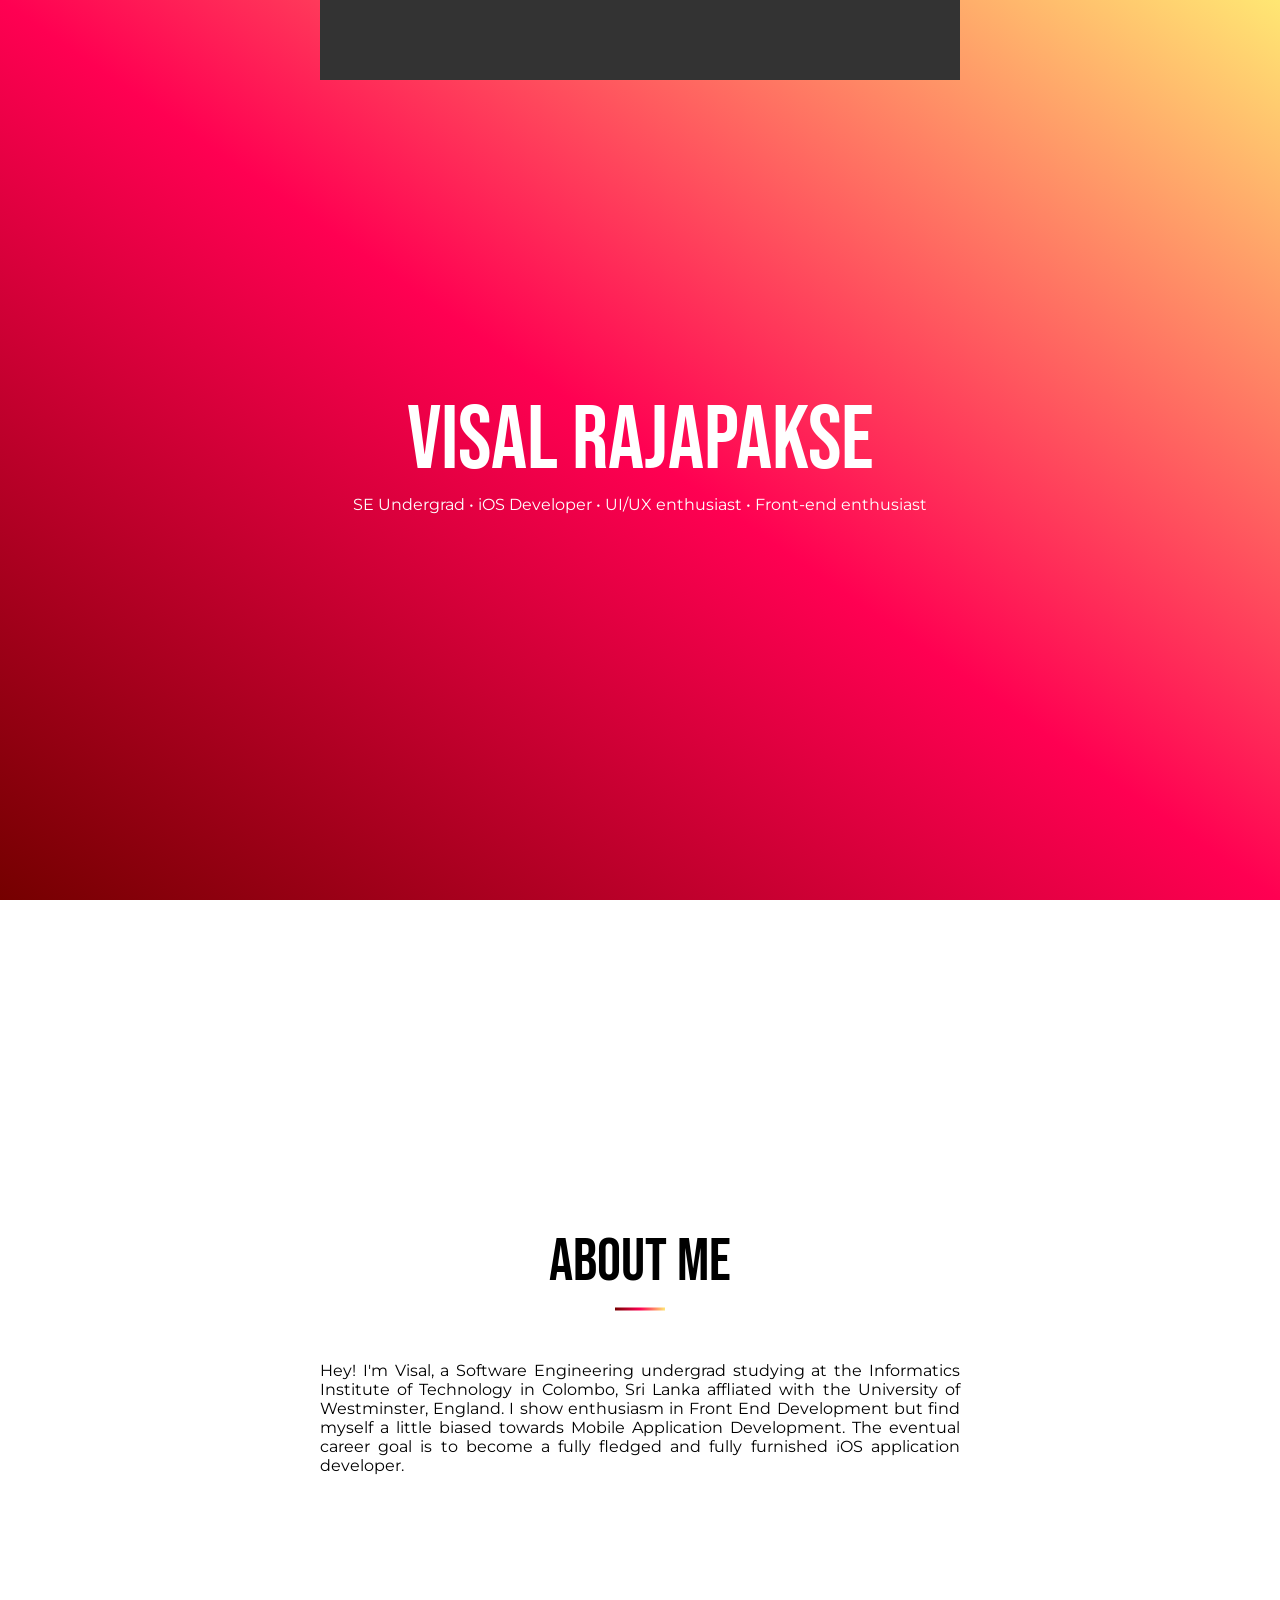
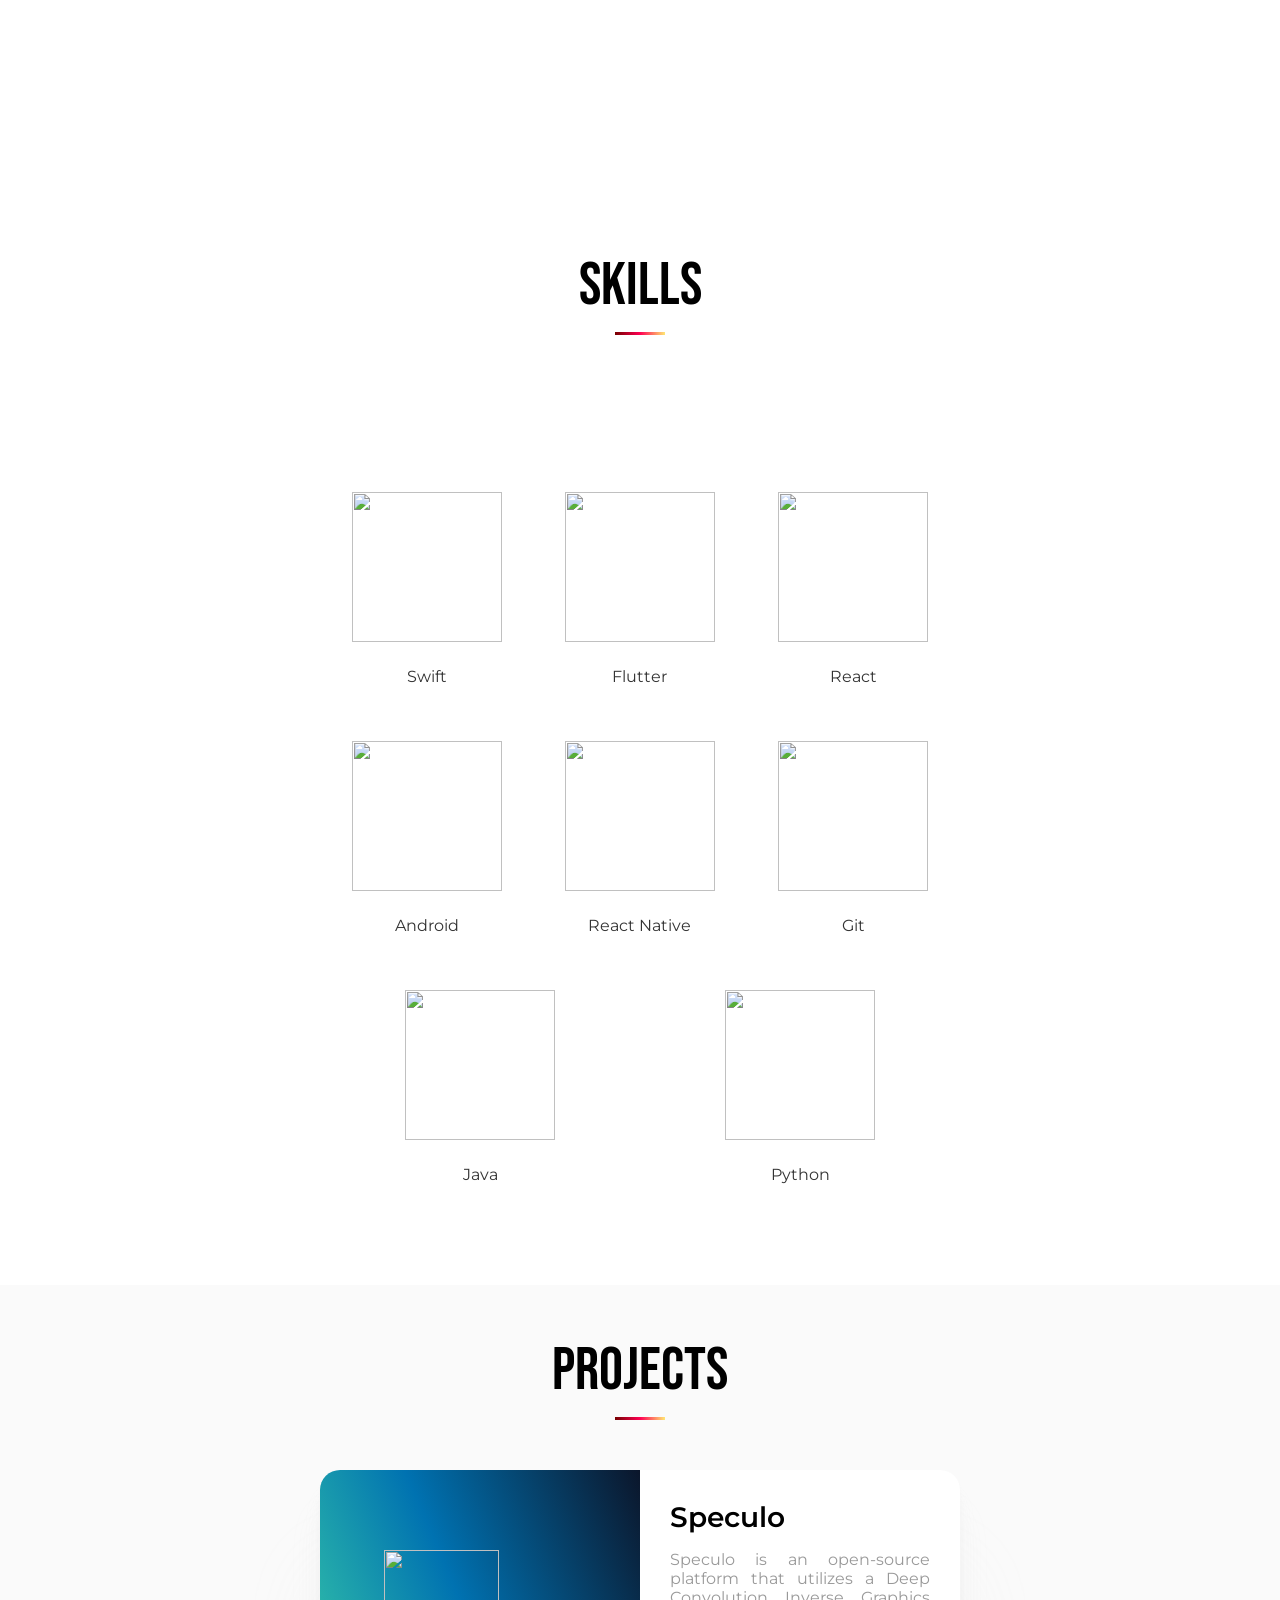
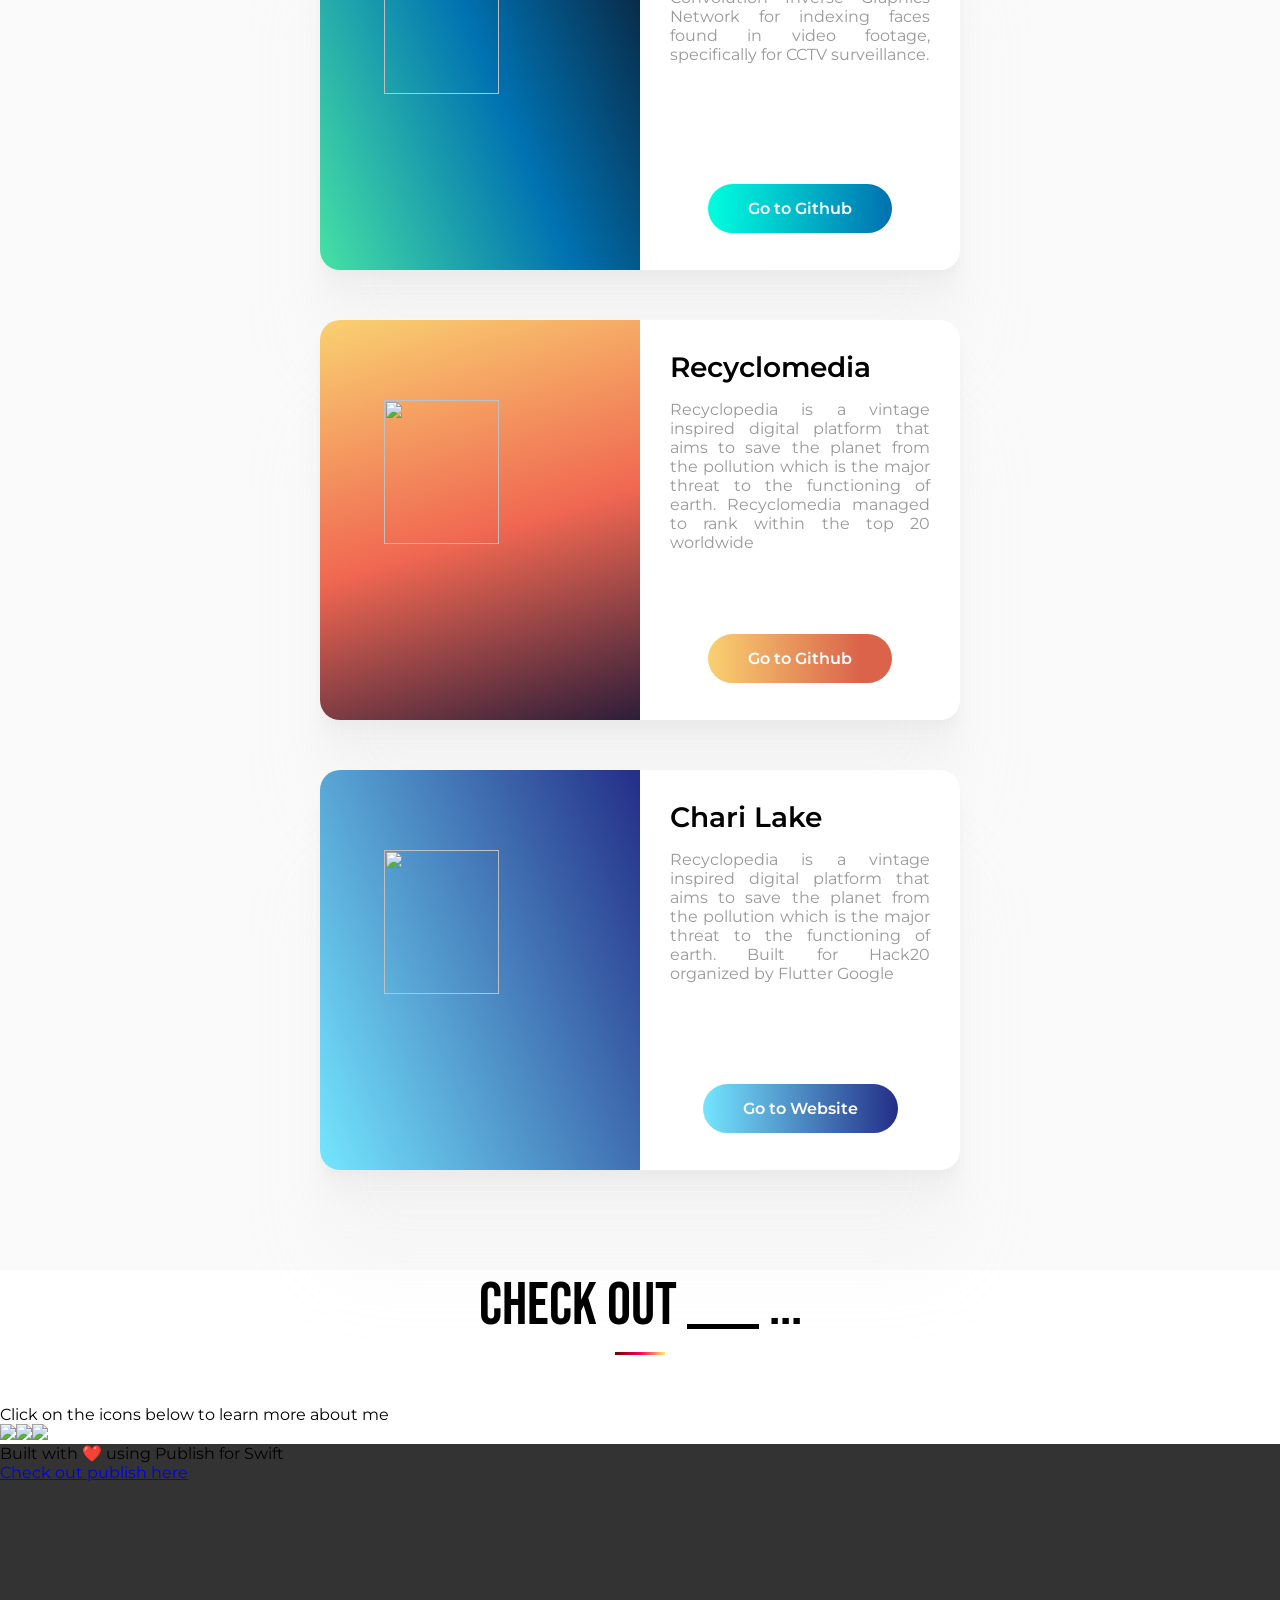
==== Output/index.html @ 2d1436ea "added footer + UI changes" ====
<!DOCTYPE html><html><head><meta charset="UTF-8"/><meta name="og:site_name" content="Visal Rajapakse"/><link rel="canonical" href="https://v15a1.github.io"/><meta name="twitter:url" content="https://v15a1.github.io"/><meta name="og:url" content="https://v15a1.github.io"/><title>Welcome to PersonalPortfolio! | Visal Rajapakse</title><meta name="twitter:title" content="Welcome to PersonalPortfolio! | Visal Rajapakse"/><meta name="og:title" content="Welcome to PersonalPortfolio! | Visal Rajapakse"/><meta name="description"/><meta name="twitter:description"/><meta name="og:description"/><meta name="twitter:card" content="summary"/><link rel="stylesheet" href="/styles.css" type="text/css"/><meta name="viewport" content="width=device-width, initial-scale=1.0"/><link rel="shortcut icon" href="/images/favicon.png" type="image/png"/><link rel="alternate" href="/feed.rss" type="application/rss+xml" title="Subscribe to Visal Rajapakse"/></head><body><div class="snap-container"><div class="hero-image"><div class="nav-bar"><div class="nav-content"><div class="nav-items"></div></div></div><div class="hero-details"><div class="name-text">Visal Rajapakse</div><div class="elevator-pitch">SE Undergrad • iOS Developer • UI/UX enthusiast • Front-end enthusiast</div></div></div><div class="about-me"><div class="about-me-center"><div class="content"><div class="title">About me</div><div class="spacer"></div><div>Hey! I'm Visal, a Software Engineering undergrad studying at the Informatics Institute of Technology in Colombo, Sri Lanka affliated with the University of Westminster, England. I show enthusiasm in Front End Development but find myself a little biased towards Mobile Application Development. The eventual career goal is to become a fully fledged and fully furnished iOS application developer.</div></div></div></div><div class="title overflowing-title">Skills</div><div class="spacer"></div><div class="skills unselectable"><div class="skill-center"><div class="skillset"><div class="skill"><div><img class="icon" src="/images/swift.png"/></div><div class="skill-name">Swift</div></div><div class="skill"><div><img class="icon" src="/images/flutter.png"/></div><div class="skill-name">Flutter</div></div><div class="skill"><div><img class="icon" src="/images/react.png"/></div><div class="skill-name">React</div></div><div class="skill"><div><img class="icon" src="/images/android.png"/></div><div class="skill-name">Android</div></div><div class="skill"><div><img class="icon" src="/images/reactNative.png"/></div><div class="skill-name">React Native</div></div><div class="skill"><div><img class="icon" src="/images/git.png"/></div><div class="skill-name">Git</div></div><div class="skill"><div><img class="icon" src="/images/java.png"/></div><div class="skill-name">Java</div></div><div class="skill"><div><img class="icon" src="/images/python.png"/></div><div class="skill-name">Python</div></div></div></div></div><div class="projects"><div class="projects-center"><div class="title">Projects</div><div class="spacer"></div><div class="project-container"><div class="project"><div class="project-image-holder speculo"><img class="project-thumbnail" src="/images/speculo.png"/></div><div class="project-content"><div class="project-details"><div><div class="project-title">Speculo</div><div class="project-description">Speculo is an open-source platform that utilizes a Deep Convolution Inverse Graphics Network for indexing faces found in video footage, specifically for CCTV surveillance.</div><div class="button-holder"><a class="link-button speculo-btn" href="https://github.com/MrSupiri/speculo" target="_blank">Go to Github</a></div></div></div></div></div><div class="project"><div class="project-image-holder recyclomedia"><img class="project-thumbnail" src="/images/recyclomedia.png"/></div><div class="project-content"><div class="project-details"><div><div class="project-title">Recyclomedia</div><div class="project-description">Recyclopedia is a vintage inspired digital platform that aims to save the planet from the pollution which is the major threat to the functioning of earth. Recyclomedia managed to rank within the top 20 worldwide</div><div class="button-holder"><a class="link-button recyclomedia-btn" href="https://github.com/Iconicto/recyclomedia" target="_blank">Go to Github</a></div></div></div></div></div><div class="project"><div class="project-image-holder chari-lake"><img class="project-thumbnail" src="/images/charilake.png"/></div><div class="project-content"><div class="project-details"><div><div class="project-title">Chari Lake</div><div class="project-description">Recyclopedia is a vintage inspired digital platform that aims to save the planet from the pollution which is the major threat to the functioning of earth. Built for Hack20 organized by Flutter Google</div><div class="button-holder"><a class="link-button chari-lake-btn" href="https://www.charilakehotel.lk" target="_blank">Go to Website</a></div></div></div></div></div></div></div></div><div class="check-me-out"><div class="learn-more-holder"><div class="title">Check out ____ ...</div><div class="spacer"></div><div class="content text-center">Click on the icons below to learn more about me</div><div class="link-holder"><a href="https://www.linkedin.com/in/visalrajapakse99/" target="_blank"><img class="item-icon" src="/images/linkedin.png"/></a><a href="https://github.com/v15a1" target="_blank"><img class="item-icon" src="/images/github.png"/></a><a href="https://twitter.com/v15a1" target="_blank"><img class="item-icon" src="/images/twitter.png"/></a></div></div></div><footer class="footer content"><div class="footer-content-holder">Built with ❤️ using <span>Publish for Swift</span><br/><a href="https://github.com/JohnSundell/Publish">Check out publish here</a></div></footer></div></body></html>
---- styles.css ----
/*Font*/
/*@font-face{*/
/*    font-family: Gilroy-Black;*/
/*    src: local("Gilroy-Black"), url(../Fonts/Gilroy-Black.ttf)format("truetype");*/
/*}*/
@import url('https://fonts.googleapis.com/css2?family=Bebas+Neue&family=Montserrat:wght@300&display=swap');
@import url('https://fonts.googleapis.com/css2?family=Montserrat:wght@600&display=swap');

*{
    margin: 0px;
    padding : 0px;
}

body, html {
    height: 100%;
    -ms-overflow-style: none;
    scrollbar-width: none;
}

body::-webkit-scrollbar{
    display: none;
}

/*NavBar*/
.nav-bar{
    height: 80px;
    z-index: 50;
    
}

.nav-content{
    text-align: center;
    background: #333;
    height: 80px;
    width : 50%;
    margin: auto;
    font-family: "Montserrat";
    font-size: 16px;
}

.nav-items{
    margin: auto;
    position: relative;
    left: 50%;
    top: 50%;
    transform: translate(-50%, -50%);
}

.nav-link{
    width: 100px;
}

/*Hero*/
.hero-image {
    background-image: linear-gradient(to top right,#750000,#ff0052,#ffe773);
    height: 100%;
    background-position: center;
    background-repeat: no-repeat;
    background-size: cover;
    position: relative;
    color : white;
}

.hero-details{
    text-align: center;
    position: absolute;
    left: 50%;
    top: 50%;
    transform: translate(-50%, -50%);
}

.name-text{
    font-family: 'Bebas Neue', sans-serif;
    font-size : 90px;
}

.elevator-pitch{
    font-family: "Montserrat";
    font-size: 16px;
}

/*About me*/
.about-me{
    height : 100%
}

.about-me-center{
    text-align: center;
    position: absolute;
    left: 50%;
    top: 150%;
    transform: translate(-50%, -50%);
}

/*Skills*/
.skills{
    height: auto;
    min-height : 100%;
    display: flex;
    align-items: center;
    justify-content: center;
}

.skill-center{
    text-align: center;
    margin: auto;
    padding : 10px;
    width: 50%;
}

.skillset{
    display: flex;
    flex-wrap: wrap;
    align-items: center;
    justify-content: center;
}

/*Skills*/
.skill{
    min-height :100px;
    flex: 33%;
    margin-top : 25px;
    margin-bottom : 25px;
    
}

.icon{
    width : 150px;
    height : 150px;
    padding : 5px;
    margin: auto;
    object-fit: fit;
}

.skill-name{
    font-family: "Montserrat";
    font-size: 16px;
    margin-top: 20px;
    color: #333;
}

/*Projects*/
.projects{
    height: auto;
    min-height : 100%;
    background : #fafafa;
    display: flex;
    align-items: center;
    justify-content: center;
}

.projects-center{
    margin : 50px;
    width: 50%;
}

.project-container{
    height: auto;
}

.project{
    min-height : 400px;
    border-radius : 20px;
    background: white;
    display: flex;
    flex-wrap: wrap;
    overflow : hidden;
    margin-bottom: 50px;
    box-shadow:
    0 2.8px 2.2px rgba(219, 219, 219, 0.034),
    0 6.7px 5.3px rgba(219, 219, 219, 0.048),
    0 12.5px 10px rgba(219, 219, 219, 0.06),
  0 22.3px 17.9px rgba(219, 219, 219, 0.072),
  0 41.8px 33.4px rgba(219, 219, 219, 0.086),
     0 100px 80px rgba(219, 219, 219, 0.12)
  ;
}

.project-image-holder{
    background: #555;
    flex: 50%;
    display: flex;
    justify-content: center;
    align-items: center;
}

.project-thumbnail{
    height:60%;
    width:60%;
    object-fit: contain;
}

.project-content{
    flex: 50%;
}

.project-details{
    margin : 30px;
    height: 80%;
    position: relative;
}

.project-description{
    font-family: "Montserrat";
    color: #999;
    font-size: 16px;
    margin-top : 16px;
    text-align: justify;
}

.project-title{
    font-family: "Montserrat";
    font-weight: 600;
    font-size: 28px;
}

.button-holder{
    text-align: center;
    position: absolute;
    bottom: 0px;
    left:50%;
    width: 100%;
    transform: translate(-50%, -10%);
}


.link-button{
    margin: auto;
    padding: 15px 40px;
    text-decoration: none;
    border: none;
    border-radius: 100px;
    font-family: "Montserrat";
    font-weight: 600;
    color: white;
    -webkit-transition: background-color 0.5s ease-out;
    -moz-transition: background 0.5s ease-out;
    -o-transition: background 0.5s ease-out;
    transition: background 0.5s ease-out;
    cursor: pointer;
}

/*Project names*/
.speculo{
    background: linear-gradient(247.12deg, #0B162B 0%, #0072B1 48.1%, #44DEA5 98.35%);
}

.recyclomedia{
    background: linear-gradient(343.09deg, #2D1D39 0%, #F06751 46.69%, #F9D171 100%);
}

.chari-lake{
    background: linear-gradient(246.98deg, #242E87 0%, #74E6FF 100%);
}

/*Button Styles*/
.speculo-btn{
    background: linear-gradient(270deg, #0072B1 1.03%, #00FFE0 100%);
}

.recyclomedia-btn{
    background: linear-gradient(270deg, #DA634A 17.08%, #F9D171 100%);
}

.chari-lake-btn{
    background: linear-gradient(270deg, #242E87 0%, #74E6FF 100%);
}

.speculo-btn:hover{
    background :#0072B1
}

.recyclomedia-btn:hover{
    background: #DA634A
}

.chari-lake-btn:hover{
    background: #242E87
}

/*Responsivity*/
@media(max-width: 1200px){
    .project{
        flex-direction: column;
        height: 600px;
        width : 500px;
        margin-bottom: 50px;
    }
    
    .project-image-holder{
        height: 50%;
    }
    
    .projects-center{
        margin: 50px;
        width: 500px;
    }
}

@media (max-width: 800px) {
  .skills{
      height: auto;
  }
  
  .project{
      height: 700px;
      width : 300px;
      margin-bottom: 50px;
  }
  
  .projects-center{
      margin: 50px;
      width: 300px;
  }
}

@media(max-width: 700px){
    .skills{
        height: auto;
    }
    
    .skillset {
      flex-direction: column;
    }
}



/*Footer*/
.footer{
    height:50%;
    background: #333;
}

/*Typography + Basic styles*/
.snap-container{
    scroll-snap-type: y mandatory;
    height: 100%;
}

.title{
    font-family: 'Bebas Neue', sans-serif;
    font-size: 60px;
    text-align: center;
}

.content{
    width: 100%;
    text-align: justify;
    font-family: "Montserrat";
    font-size: 16px;
}

.overflowing-title{
    margin-top: 50px
}

.spacer{
    height : 3px;
    width : 50px;
    background-image: linear-gradient(to right ,#750000,#ff0052,#ffe773);
    margin: 10px auto 50px auto;
}

.unselectable {
    -moz-user-select: -moz-none;
    -khtml-user-select: none;
    -webkit-user-select: none;
    -o-user-select: none;
    user-select: none;
}
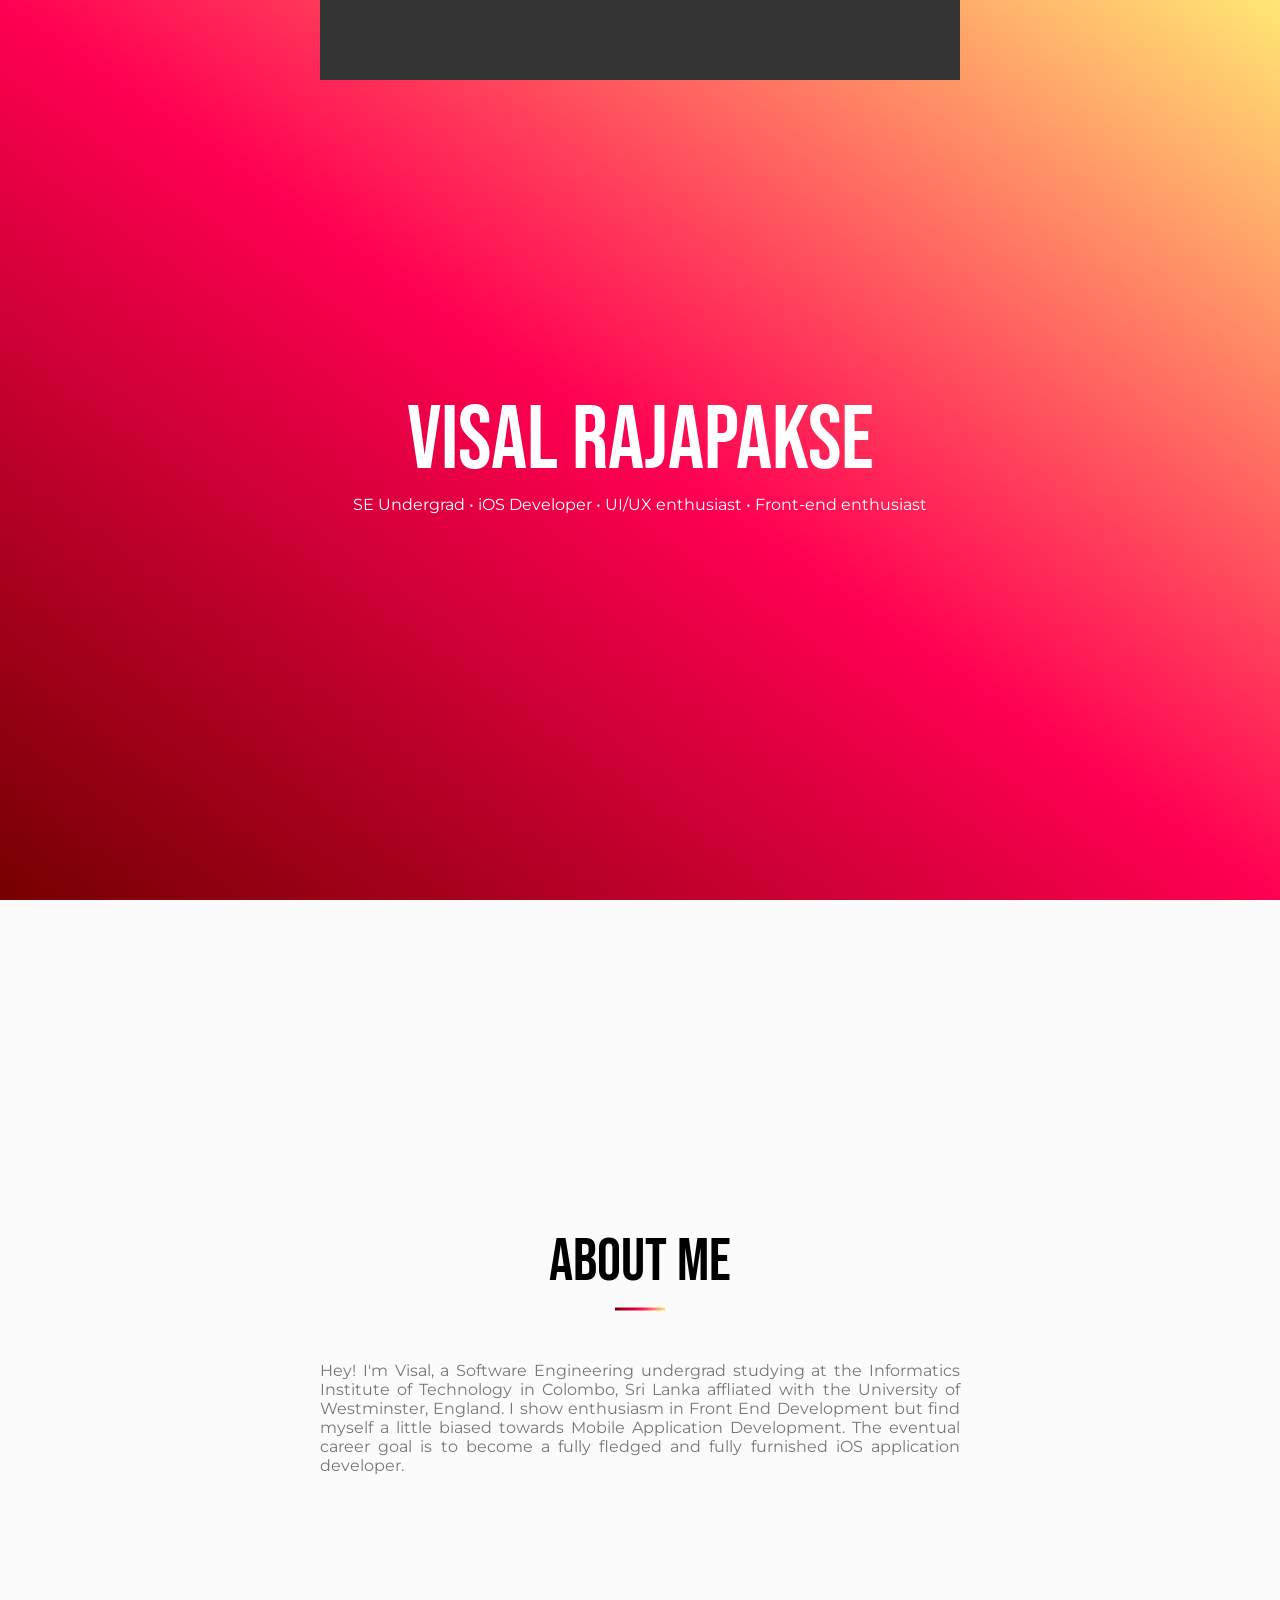
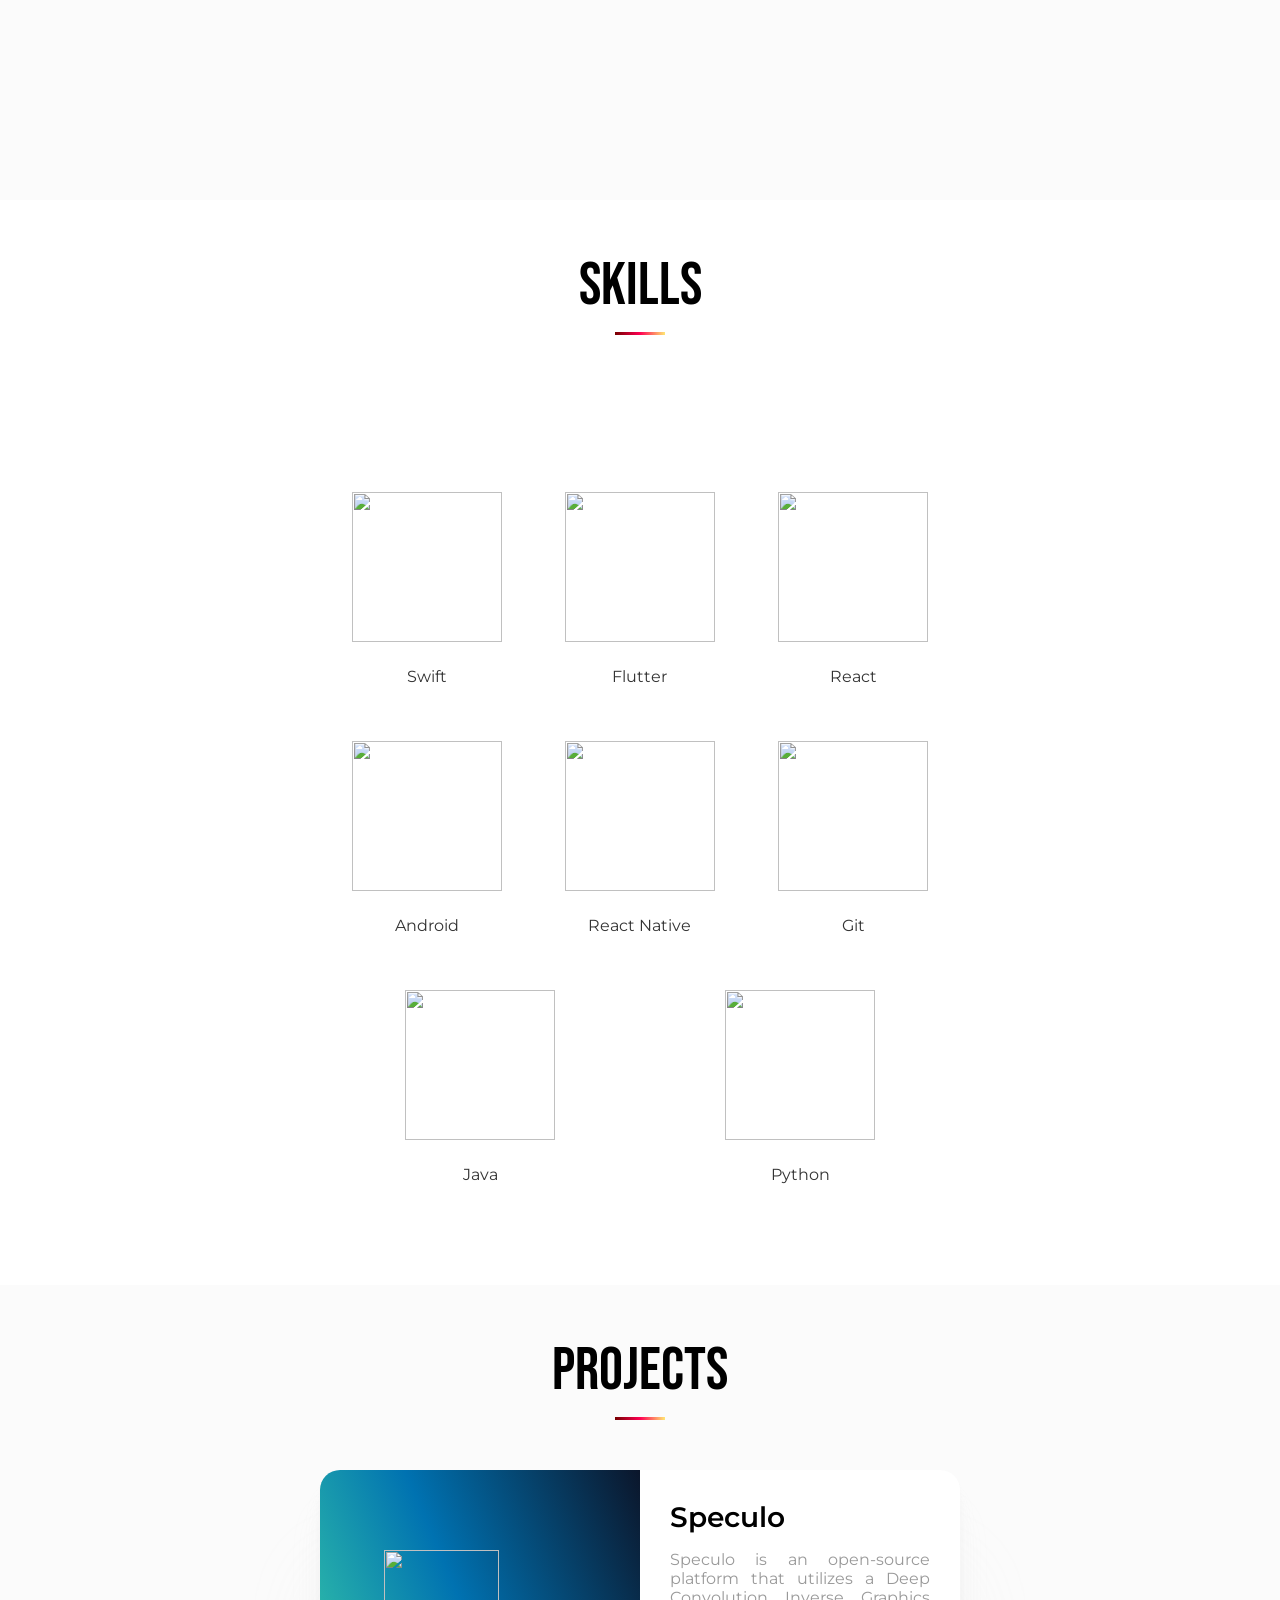
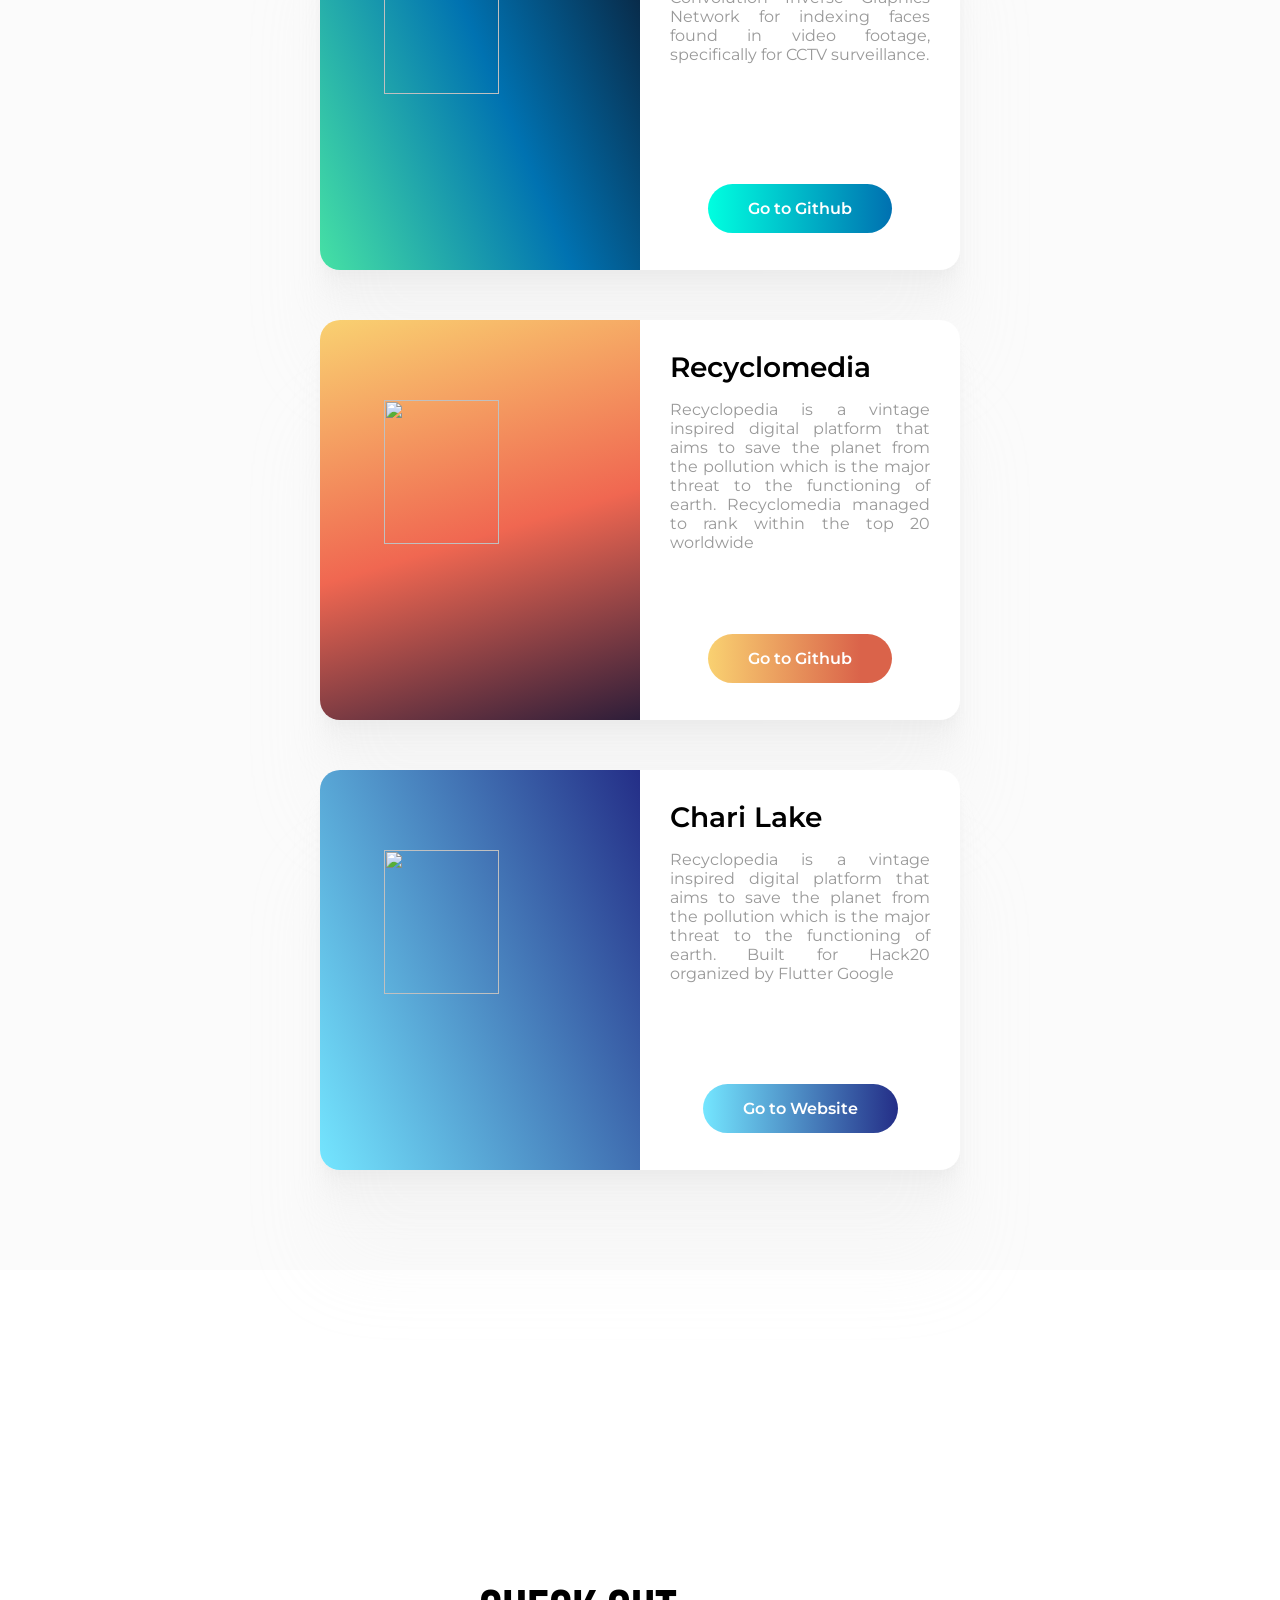
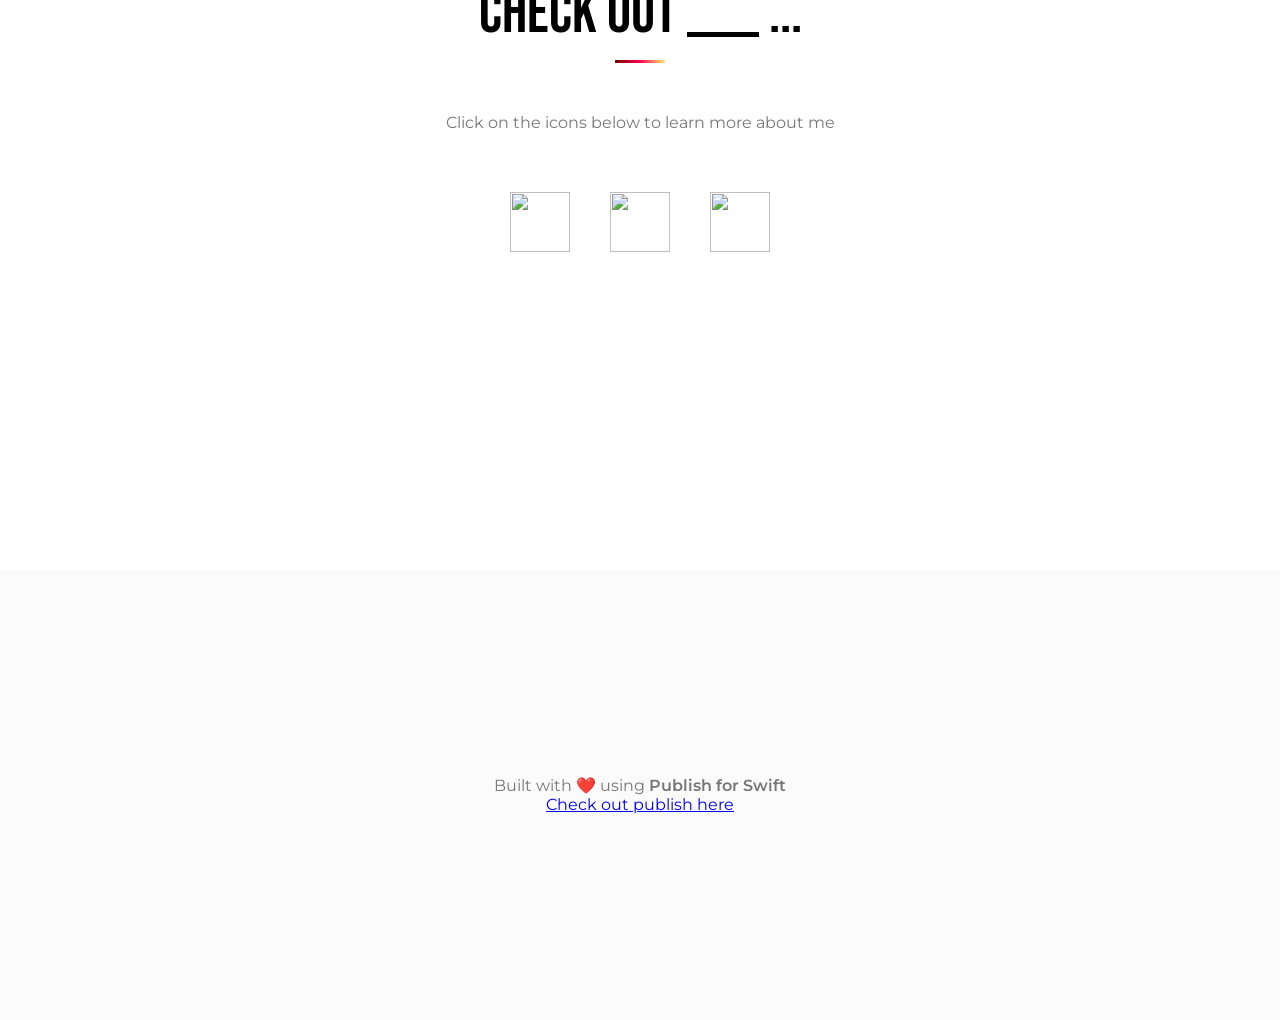
==== commit ce1978e6: "changed image output directory name" ====
--- a/Output/index.html
+++ b/Output/index.html
@@ -1 +1 @@
-<!DOCTYPE html><html><head><meta charset="UTF-8"/><meta name="og:site_name" content="Visal Rajapakse"/><link rel="canonical" href="https://v15a1.github.io"/><meta name="twitter:url" content="https://v15a1.github.io"/><meta name="og:url" content="https://v15a1.github.io"/><title>Welcome to PersonalPortfolio! | Visal Rajapakse</title><meta name="twitter:title" content="Welcome to PersonalPortfolio! | Visal Rajapakse"/><meta name="og:title" content="Welcome to PersonalPortfolio! | Visal Rajapakse"/><meta name="description"/><meta name="twitter:description"/><meta name="og:description"/><meta name="twitter:card" content="summary"/><link rel="stylesheet" href="/styles.css" type="text/css"/><meta name="viewport" content="width=device-width, initial-scale=1.0"/><link rel="shortcut icon" href="/images/favicon.png" type="image/png"/><link rel="alternate" href="/feed.rss" type="application/rss+xml" title="Subscribe to Visal Rajapakse"/></head><body><div class="snap-container"><div class="hero-image"><div class="nav-bar"><div class="nav-content"><div class="nav-items"></div></div></div><div class="hero-details"><div class="name-text">Visal Rajapakse</div><div class="elevator-pitch">SE Undergrad • iOS Developer • UI/UX enthusiast • Front-end enthusiast</div></div></div><div class="about-me"><div class="about-me-center"><div class="content"><div class="title">About me</div><div class="spacer"></div><div>Hey! I'm Visal, a Software Engineering undergrad studying at the Informatics Institute of Technology in Colombo, Sri Lanka affliated with the University of Westminster, England. I show enthusiasm in Front End Development but find myself a little biased towards Mobile Application Development. The eventual career goal is to become a fully fledged and fully furnished iOS application developer.</div></div></div></div><div class="title overflowing-title">Skills</div><div class="spacer"></div><div class="skills unselectable"><div class="skill-center"><div class="skillset"><div class="skill"><div><img class="icon" src="/images/swift.png"/></div><div class="skill-name">Swift</div></div><div class="skill"><div><img class="icon" src="/images/flutter.png"/></div><div class="skill-name">Flutter</div></div><div class="skill"><div><img class="icon" src="/images/react.png"/></div><div class="skill-name">React</div></div><div class="skill"><div><img class="icon" src="/images/android.png"/></div><div class="skill-name">Android</div></div><div class="skill"><div><img class="icon" src="/images/reactNative.png"/></div><div class="skill-name">React Native</div></div><div class="skill"><div><img class="icon" src="/images/git.png"/></div><div class="skill-name">Git</div></div><div class="skill"><div><img class="icon" src="/images/java.png"/></div><div class="skill-name">Java</div></div><div class="skill"><div><img class="icon" src="/images/python.png"/></div><div class="skill-name">Python</div></div></div></div></div><div class="projects"><div class="projects-center"><div class="title">Projects</div><div class="spacer"></div><div class="project-container"><div class="project"><div class="project-image-holder speculo"><img class="project-thumbnail" src="/images/speculo.png"/></div><div class="project-content"><div class="project-details"><div><div class="project-title">Speculo</div><div class="project-description">Speculo is an open-source platform that utilizes a Deep Convolution Inverse Graphics Network for indexing faces found in video footage, specifically for CCTV surveillance.</div><div class="button-holder"><a class="link-button speculo-btn" href="https://github.com/MrSupiri/speculo" target="_blank">Go to Github</a></div></div></div></div></div><div class="project"><div class="project-image-holder recyclomedia"><img class="project-thumbnail" src="/images/recyclomedia.png"/></div><div class="project-content"><div class="project-details"><div><div class="project-title">Recyclomedia</div><div class="project-description">Recyclopedia is a vintage inspired digital platform that aims to save the planet from the pollution which is the major threat to the functioning of earth. Recyclomedia managed to rank within the top 20 worldwide</div><div class="button-holder"><a class="link-button recyclomedia-btn" href="https://github.com/Iconicto/recyclomedia" target="_blank">Go to Github</a></div></div></div></div></div><div class="project"><div class="project-image-holder chari-lake"><img class="project-thumbnail" src="/images/charilake.png"/></div><div class="project-content"><div class="project-details"><div><div class="project-title">Chari Lake</div><div class="project-description">Recyclopedia is a vintage inspired digital platform that aims to save the planet from the pollution which is the major threat to the functioning of earth. Built for Hack20 organized by Flutter Google</div><div class="button-holder"><a class="link-button chari-lake-btn" href="https://www.charilakehotel.lk" target="_blank">Go to Website</a></div></div></div></div></div></div></div></div><div class="check-me-out"><div class="learn-more-holder"><div class="title">Check out ____ ...</div><div class="spacer"></div><div class="content text-center">Click on the icons below to learn more about me</div><div class="link-holder"><a href="https://www.linkedin.com/in/visalrajapakse99/" target="_blank"><img class="item-icon" src="/images/linkedin.png"/></a><a href="https://github.com/v15a1" target="_blank"><img class="item-icon" src="/images/github.png"/></a><a href="https://twitter.com/v15a1" target="_blank"><img class="item-icon" src="/images/twitter.png"/></a></div></div></div><footer class="footer content"><div class="footer-content-holder">Built with ❤️ using <span>Publish for Swift</span><br/><a href="https://github.com/JohnSundell/Publish">Check out publish here</a></div></footer></div></body></html>+<!DOCTYPE html><html><head><meta charset="UTF-8"/><meta name="og:site_name" content="Visal Rajapakse"/><link rel="canonical" href="https://v15a1.github.io"/><meta name="twitter:url" content="https://v15a1.github.io"/><meta name="og:url" content="https://v15a1.github.io"/><title>Welcome to PersonalPortfolio! | Visal Rajapakse</title><meta name="twitter:title" content="Welcome to PersonalPortfolio! | Visal Rajapakse"/><meta name="og:title" content="Welcome to PersonalPortfolio! | Visal Rajapakse"/><meta name="description"/><meta name="twitter:description"/><meta name="og:description"/><meta name="twitter:card" content="summary"/><link rel="stylesheet" href="/styles.css" type="text/css"/><meta name="viewport" content="width=device-width, initial-scale=1.0"/><link rel="shortcut icon" href="/images/favicon.png" type="image/png"/><link rel="alternate" href="/feed.rss" type="application/rss+xml" title="Subscribe to Visal Rajapakse"/></head><body><div class="snap-container"><div class="hero-image"><div class="nav-bar"><div class="nav-content"><div class="nav-items"></div></div></div><div class="hero-details"><div class="name-text">Visal Rajapakse</div><div class="elevator-pitch">SE Undergrad • iOS Developer • UI/UX enthusiast • Front-end enthusiast</div></div></div><div class="about-me"><div class="about-me-center"><div class="content"><div class="title">About me</div><div class="spacer"></div><div>Hey! I'm Visal, a Software Engineering undergrad studying at the Informatics Institute of Technology in Colombo, Sri Lanka affliated with the University of Westminster, England. I show enthusiasm in Front End Development but find myself a little biased towards Mobile Application Development. The eventual career goal is to become a fully fledged and fully furnished iOS application developer.</div></div></div></div><div class="title overflowing-title">Skills</div><div class="spacer"></div><div class="skills unselectable"><div class="skill-center"><div class="skillset"><div class="skill"><div><img class="icon" src="/images/swift.png"/></div><div class="skill-name">Swift</div></div><div class="skill"><div><img class="icon" src="/images/flutter.png"/></div><div class="skill-name">Flutter</div></div><div class="skill"><div><img class="icon" src="/images/react.png"/></div><div class="skill-name">React</div></div><div class="skill"><div><img class="icon" src="/images/android.png"/></div><div class="skill-name">Android</div></div><div class="skill"><div><img class="icon" src="/images/reactNative.png"/></div><div class="skill-name">React Native</div></div><div class="skill"><div><img class="icon" src="/images/git.png"/></div><div class="skill-name">Git</div></div><div class="skill"><div><img class="icon" src="/images/java.png"/></div><div class="skill-name">Java</div></div><div class="skill"><div><img class="icon" src="/images/python.png"/></div><div class="skill-name">Python</div></div></div></div></div><div class="projects"><div class="projects-center"><div class="title">Projects</div><div class="spacer"></div><div class="project-container"><div class="project"><div class="project-image-holder speculo"><img class="project-thumbnail" src="/images/speculo.png"/></div><div class="project-content"><div class="project-details"><div><div class="project-title">Speculo</div><div class="project-description">Speculo is an open-source platform that utilizes a Deep Convolution Inverse Graphics Network for indexing faces found in video footage, specifically for CCTV surveillance.</div><div class="button-holder"><a class="link-button speculo-btn" href="https://github.com/MrSupiri/speculo" target="_blank">Go to Github</a></div></div></div></div></div><div class="project"><div class="project-image-holder recyclomedia"><img class="project-thumbnail" src="/images/recyclomedia.png"/></div><div class="project-content"><div class="project-details"><div><div class="project-title">Recyclomedia</div><div class="project-description">Recyclopedia is a vintage inspired digital platform that aims to save the planet from the pollution which is the major threat to the functioning of earth. Recyclomedia managed to rank within the top 20 worldwide</div><div class="button-holder"><a class="link-button recyclomedia-btn" href="https://github.com/Iconicto/recyclomedia" target="_blank">Go to Github</a></div></div></div></div></div><div class="project"><div class="project-image-holder chari-lake"><img class="project-thumbnail" src="/images/charilake.png"/></div><div class="project-content"><div class="project-details"><div><div class="project-title">Chari Lake</div><div class="project-description">Recyclopedia is a vintage inspired digital platform that aims to save the planet from the pollution which is the major threat to the functioning of earth. Built for Hack20 organized by Flutter Google</div><div class="button-holder"><a class="link-button chari-lake-btn" href="https://www.charilakehotel.lk" target="_blank">Go to Website</a></div></div></div></div></div></div></div></div><div class="check-me-out"><div class="learn-more-holder"><div class="title">Check out ____ ...</div><div class="spacer"></div><div class="content text-center">Click on the icons below to learn more about me</div><div class="link-holder"><a href="https://www.linkedin.com/in/visalrajapakse99/" target="_blank"><img class="item-icon" src="/images/linkedin.png"/></a><a href="https://github.com/v15a1" target="_blank"><img class="item-icon" src="/images/github.png"/></a><a href="https://twitter.com/v15a1" target="_blank"><img class="item-icon" src="/images/twitter.png"/></a></div></div></div><footer class="footer content"><div class="footer-content-holder">Built with ❤️ using <span>Publish for Swift</span><br/><a href="https://github.com/JohnSundell/Publish" target="_blank">Check out publish here</a></div></footer></div></body></html>
--- a/styles.css
+++ b/styles.css
@@ -81,7 +81,9 @@
 
 /*About me*/
 .about-me{
-    height : 100%
+    height : 100%;
+    background : #fbfbfb;
+
 }
 
 .about-me-center{
@@ -143,7 +145,7 @@
 .projects{
     height: auto;
     min-height : 100%;
-    background : #fafafa;
+    background : #fbfbfb;
     display: flex;
     align-items: center;
     justify-content: center;
@@ -238,6 +240,52 @@
     -o-transition: background 0.5s ease-out;
     transition: background 0.5s ease-out;
     cursor: pointer;
+}
+
+/*Check me out*/
+.check-me-out{
+    height: 100%;
+    display : flex;
+    justify-content: center;
+    align-items: center;
+    text-align: center;
+}
+
+.learn-more-holder{
+    width: 50%;
+}
+
+.item-icon{
+    height: 60px;
+    width: 60px;
+    margin: 10px 20px 10px 20px;
+}
+
+.link-holder{
+    margin-top: 50px;
+    text-align: center;
+}
+
+
+
+/*Footer*/
+.footer{
+    height:50%;
+    background: #fbfbfb;
+    display : flex;
+    justify-content: center;
+    align-items: center;
+}
+
+.footer-content-holder{
+    width: 50%;
+    margin: auto;
+    text-align: center;
+}
+
+span{
+    font-family: "Montserrat";
+    font-weight: 600;
 }
 
 /*Project names*/
@@ -312,6 +360,11 @@
       margin: 50px;
       width: 300px;
   }
+  
+  .about-me-center{
+      left: 30%;
+      transform: translate(-22%, -50%);
+  }
 }
 
 @media(max-width: 700px){
@@ -326,12 +379,6 @@
 
 
 
-/*Footer*/
-.footer{
-    height:50%;
-    background: #333;
-}
-
 /*Typography + Basic styles*/
 .snap-container{
     scroll-snap-type: y mandatory;
@@ -342,6 +389,7 @@
     font-family: 'Bebas Neue', sans-serif;
     font-size: 60px;
     text-align: center;
+    color: #000;
 }
 
 .content{
@@ -349,6 +397,11 @@
     text-align: justify;
     font-family: "Montserrat";
     font-size: 16px;
+    color: #777;
+}
+
+.text-center{
+    text-align : center;
 }
 
 .overflowing-title{
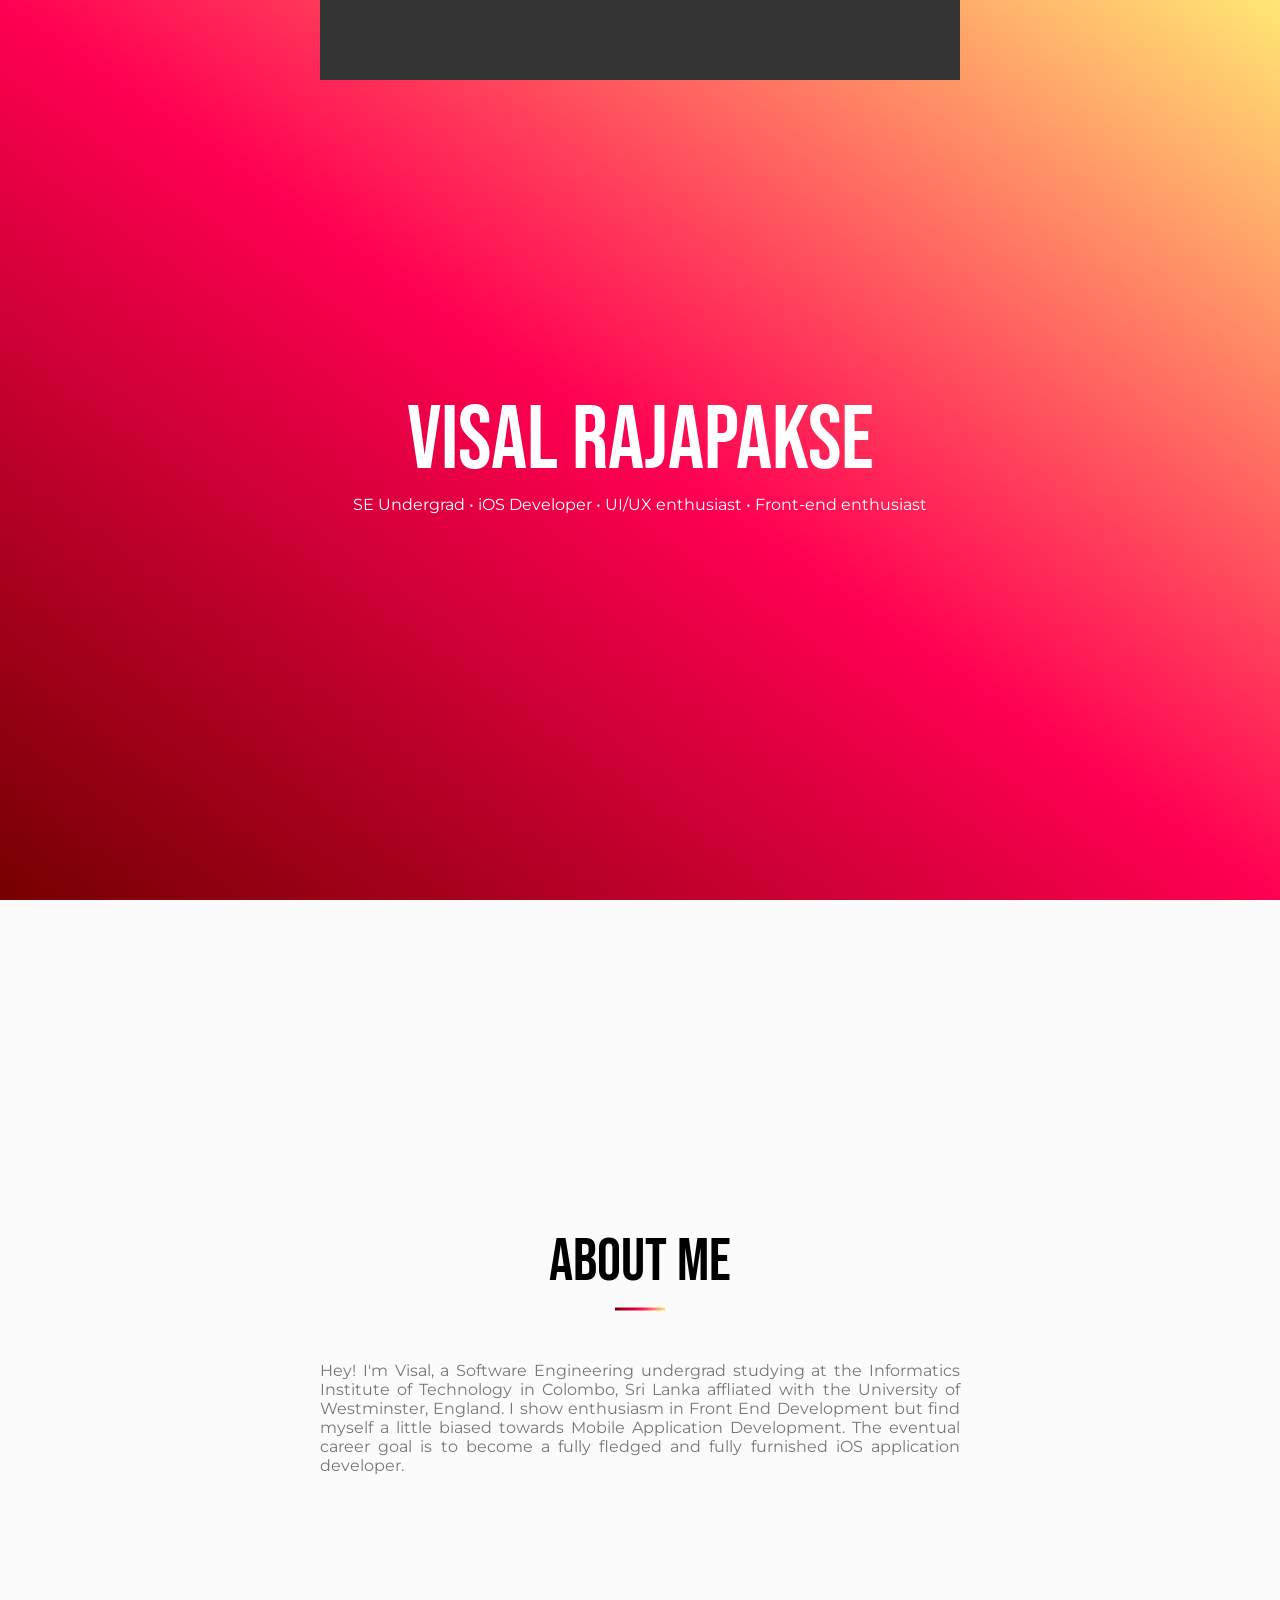
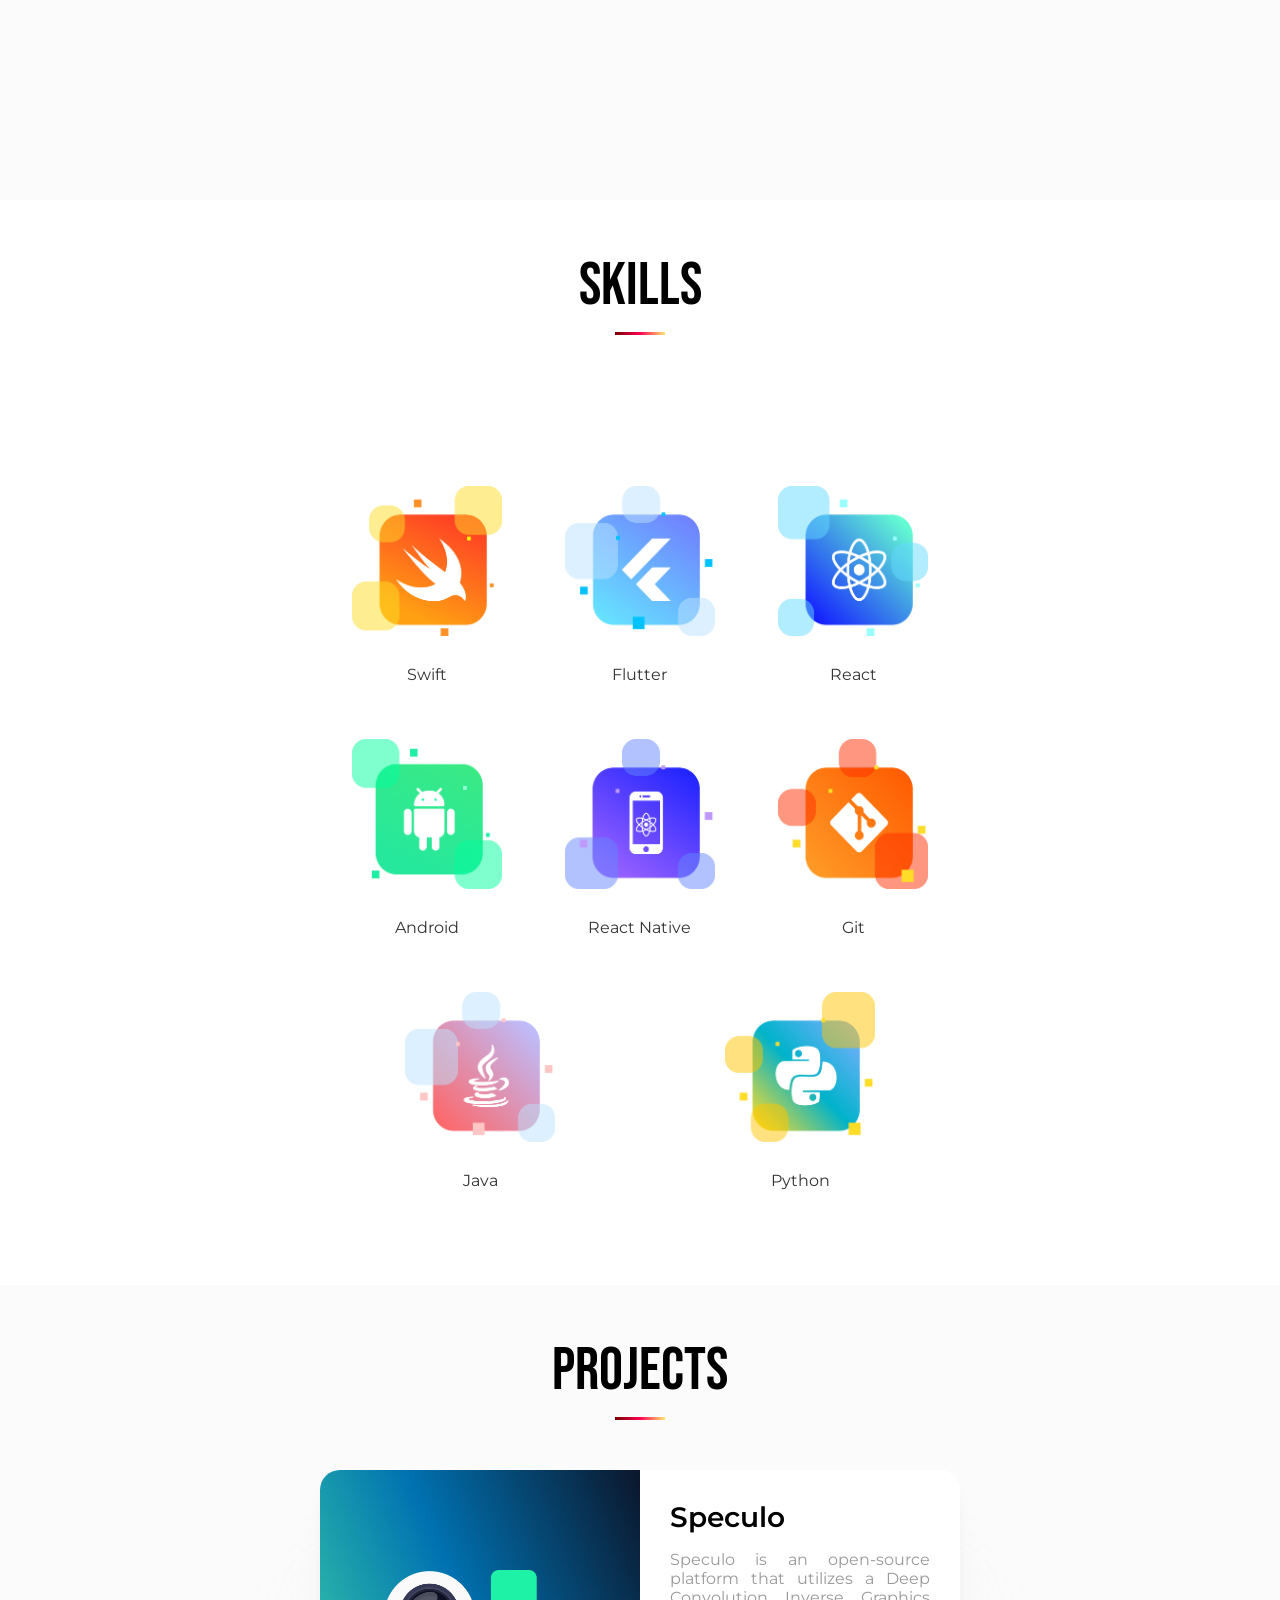
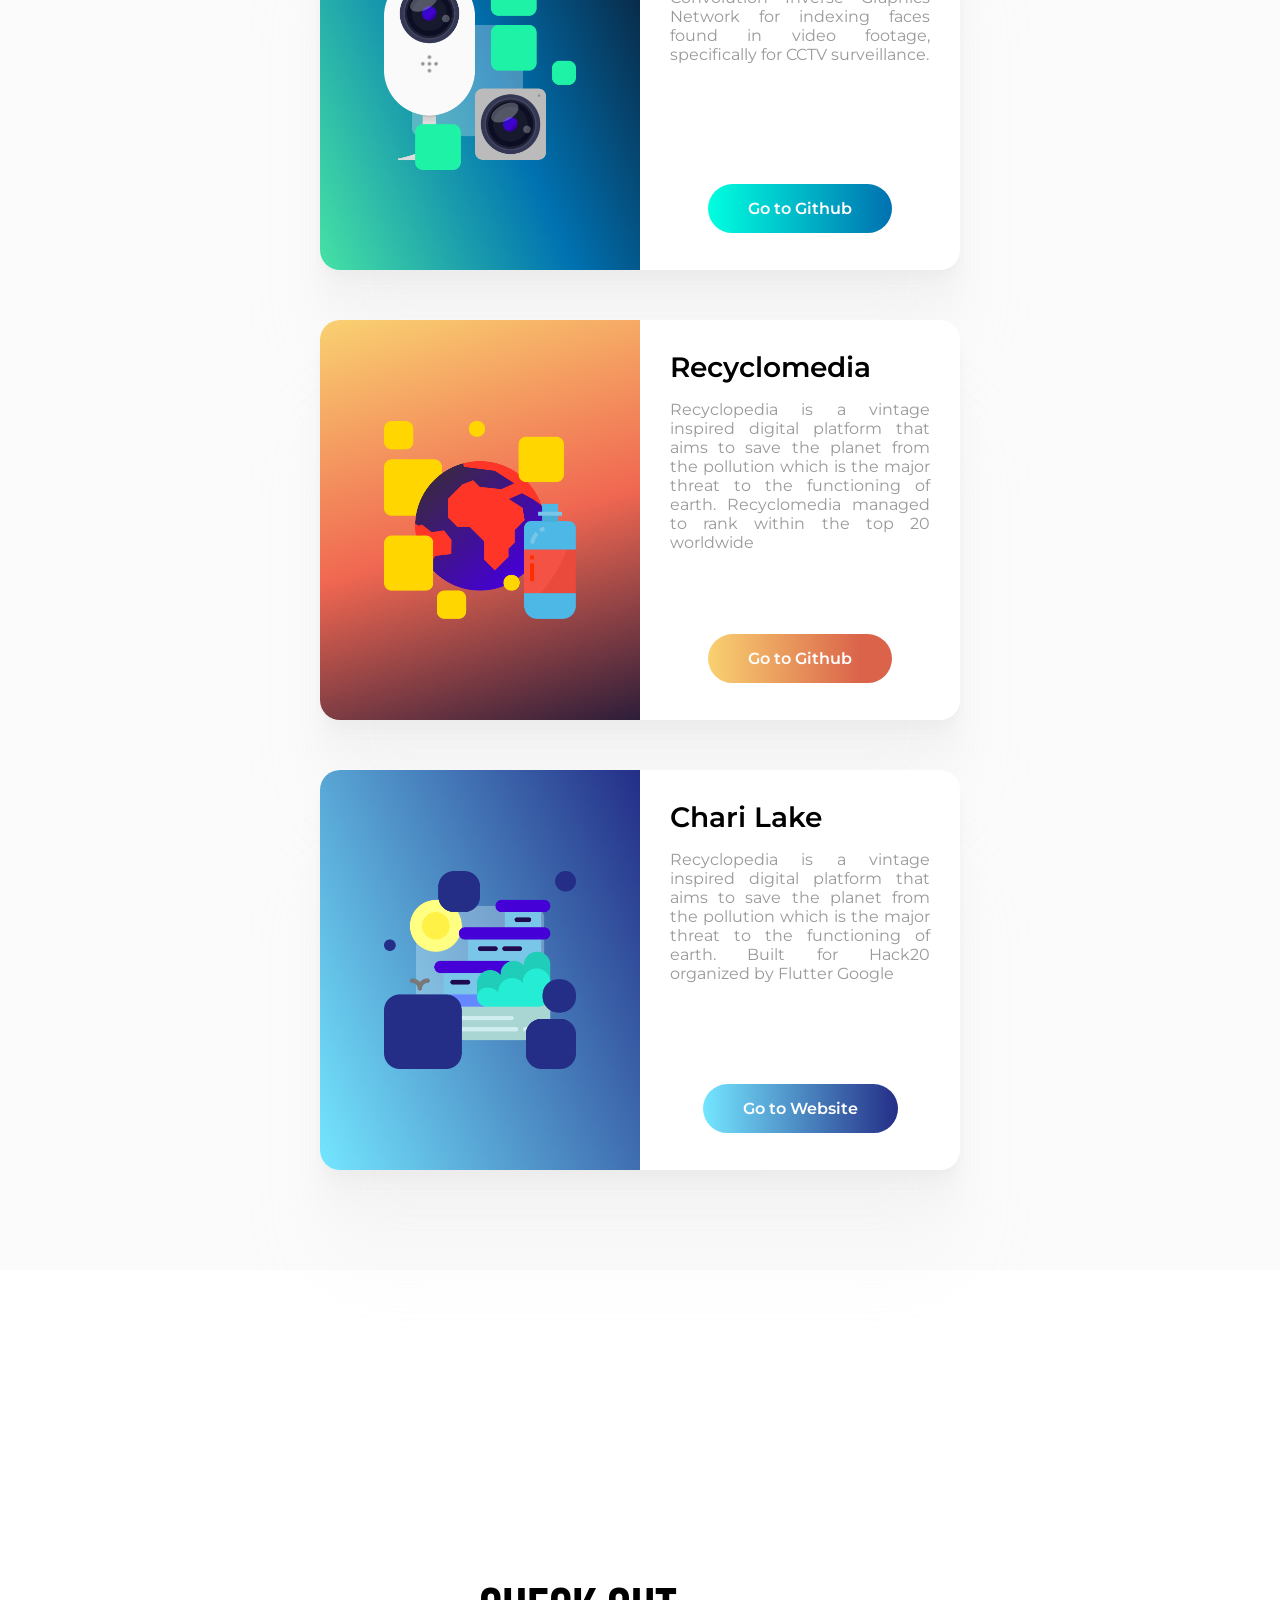
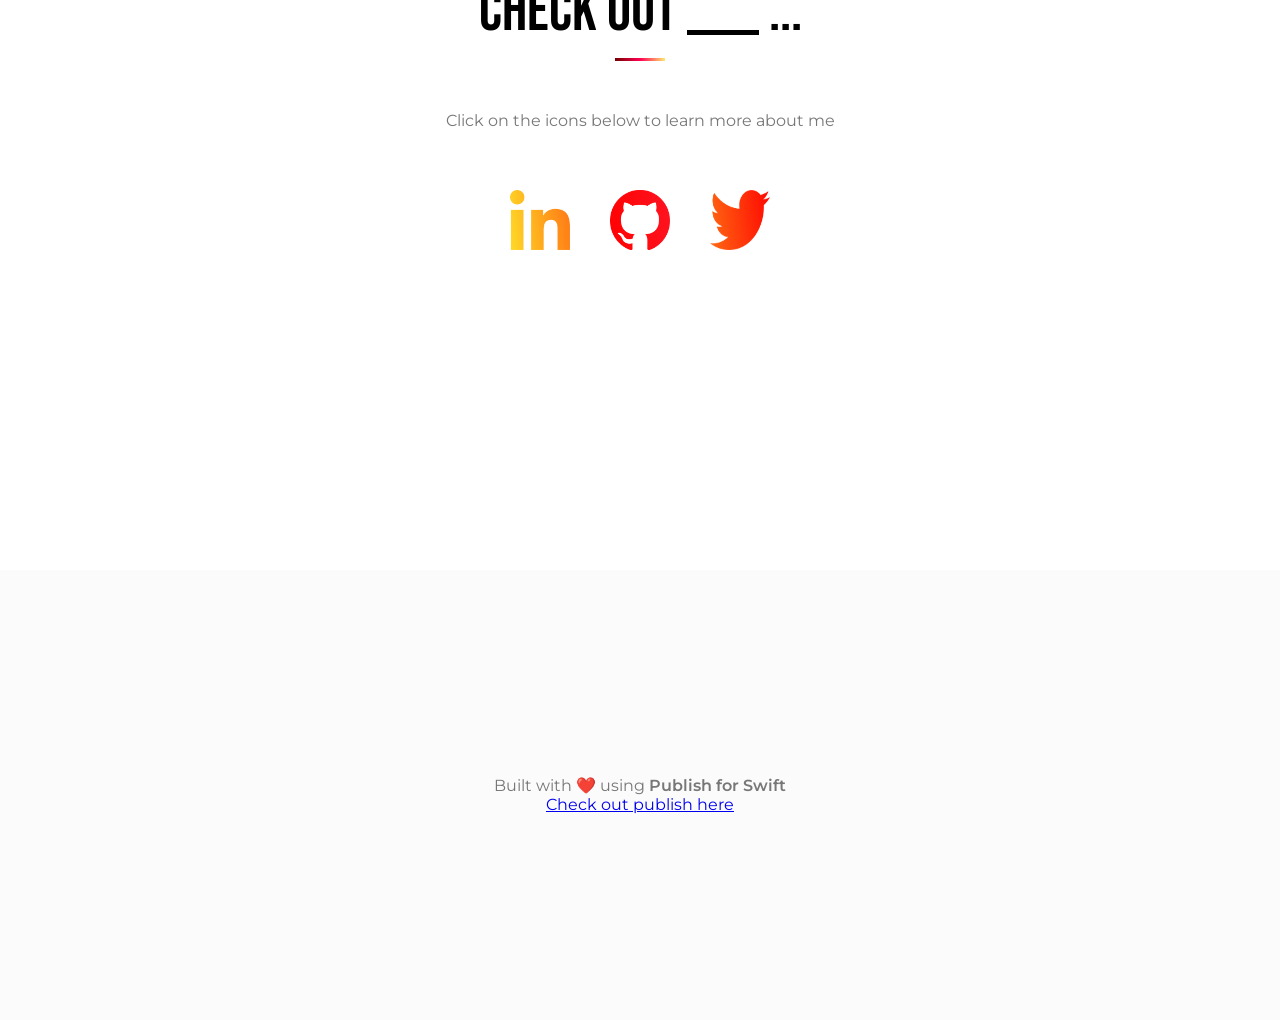
==== commit c761bc1b: "added JS" ====
--- a/Output/index.html
+++ b/Output/index.html
@@ -1 +1 @@
-<!DOCTYPE html><html><head><meta charset="UTF-8"/><meta name="og:site_name" content="Visal Rajapakse"/><link rel="canonical" href="https://v15a1.github.io"/><meta name="twitter:url" content="https://v15a1.github.io"/><meta name="og:url" content="https://v15a1.github.io"/><title>Welcome to PersonalPortfolio! | Visal Rajapakse</title><meta name="twitter:title" content="Welcome to PersonalPortfolio! | Visal Rajapakse"/><meta name="og:title" content="Welcome to PersonalPortfolio! | Visal Rajapakse"/><meta name="description"/><meta name="twitter:description"/><meta name="og:description"/><meta name="twitter:card" content="summary"/><link rel="stylesheet" href="/styles.css" type="text/css"/><meta name="viewport" content="width=device-width, initial-scale=1.0"/><link rel="shortcut icon" href="/images/favicon.png" type="image/png"/><link rel="alternate" href="/feed.rss" type="application/rss+xml" title="Subscribe to Visal Rajapakse"/></head><body><div class="snap-container"><div class="hero-image"><div class="nav-bar"><div class="nav-content"><div class="nav-items"></div></div></div><div class="hero-details"><div class="name-text">Visal Rajapakse</div><div class="elevator-pitch">SE Undergrad • iOS Developer • UI/UX enthusiast • Front-end enthusiast</div></div></div><div class="about-me"><div class="about-me-center"><div class="content"><div class="title">About me</div><div class="spacer"></div><div>Hey! I'm Visal, a Software Engineering undergrad studying at the Informatics Institute of Technology in Colombo, Sri Lanka affliated with the University of Westminster, England. I show enthusiasm in Front End Development but find myself a little biased towards Mobile Application Development. The eventual career goal is to become a fully fledged and fully furnished iOS application developer.</div></div></div></div><div class="title overflowing-title">Skills</div><div class="spacer"></div><div class="skills unselectable"><div class="skill-center"><div class="skillset"><div class="skill"><div><img class="icon" src="/images/swift.png"/></div><div class="skill-name">Swift</div></div><div class="skill"><div><img class="icon" src="/images/flutter.png"/></div><div class="skill-name">Flutter</div></div><div class="skill"><div><img class="icon" src="/images/react.png"/></div><div class="skill-name">React</div></div><div class="skill"><div><img class="icon" src="/images/android.png"/></div><div class="skill-name">Android</div></div><div class="skill"><div><img class="icon" src="/images/reactNative.png"/></div><div class="skill-name">React Native</div></div><div class="skill"><div><img class="icon" src="/images/git.png"/></div><div class="skill-name">Git</div></div><div class="skill"><div><img class="icon" src="/images/java.png"/></div><div class="skill-name">Java</div></div><div class="skill"><div><img class="icon" src="/images/python.png"/></div><div class="skill-name">Python</div></div></div></div></div><div class="projects"><div class="projects-center"><div class="title">Projects</div><div class="spacer"></div><div class="project-container"><div class="project"><div class="project-image-holder speculo"><img class="project-thumbnail" src="/images/speculo.png"/></div><div class="project-content"><div class="project-details"><div><div class="project-title">Speculo</div><div class="project-description">Speculo is an open-source platform that utilizes a Deep Convolution Inverse Graphics Network for indexing faces found in video footage, specifically for CCTV surveillance.</div><div class="button-holder"><a class="link-button speculo-btn" href="https://github.com/MrSupiri/speculo" target="_blank">Go to Github</a></div></div></div></div></div><div class="project"><div class="project-image-holder recyclomedia"><img class="project-thumbnail" src="/images/recyclomedia.png"/></div><div class="project-content"><div class="project-details"><div><div class="project-title">Recyclomedia</div><div class="project-description">Recyclopedia is a vintage inspired digital platform that aims to save the planet from the pollution which is the major threat to the functioning of earth. Recyclomedia managed to rank within the top 20 worldwide</div><div class="button-holder"><a class="link-button recyclomedia-btn" href="https://github.com/Iconicto/recyclomedia" target="_blank">Go to Github</a></div></div></div></div></div><div class="project"><div class="project-image-holder chari-lake"><img class="project-thumbnail" src="/images/charilake.png"/></div><div class="project-content"><div class="project-details"><div><div class="project-title">Chari Lake</div><div class="project-description">Recyclopedia is a vintage inspired digital platform that aims to save the planet from the pollution which is the major threat to the functioning of earth. Built for Hack20 organized by Flutter Google</div><div class="button-holder"><a class="link-button chari-lake-btn" href="https://www.charilakehotel.lk" target="_blank">Go to Website</a></div></div></div></div></div></div></div></div><div class="check-me-out"><div class="learn-more-holder"><div class="title">Check out ____ ...</div><div class="spacer"></div><div class="content text-center">Click on the icons below to learn more about me</div><div class="link-holder"><a href="https://www.linkedin.com/in/visalrajapakse99/" target="_blank"><img class="item-icon" src="/images/linkedin.png"/></a><a href="https://github.com/v15a1" target="_blank"><img class="item-icon" src="/images/github.png"/></a><a href="https://twitter.com/v15a1" target="_blank"><img class="item-icon" src="/images/twitter.png"/></a></div></div></div><footer class="footer content"><div class="footer-content-holder">Built with ❤️ using <span>Publish for Swift</span><br/><a href="https://github.com/JohnSundell/Publish" target="_blank">Check out publish here</a></div></footer></div></body></html>+<!DOCTYPE html><html><head><meta charset="UTF-8"/><meta name="og:site_name" content="Visal Rajapakse"/><link rel="canonical" href="https://v15a1.github.io"/><meta name="twitter:url" content="https://v15a1.github.io"/><meta name="og:url" content="https://v15a1.github.io"/><title>Welcome to PersonalPortfolio! | Visal Rajapakse</title><meta name="twitter:title" content="Welcome to PersonalPortfolio! | Visal Rajapakse"/><meta name="og:title" content="Welcome to PersonalPortfolio! | Visal Rajapakse"/><meta name="description"/><meta name="twitter:description"/><meta name="og:description"/><meta name="twitter:card" content="summary"/><link rel="stylesheet" href="/styles.css" type="text/css"/><meta name="viewport" content="width=device-width, initial-scale=1.0"/><link rel="shortcut icon" href="/images/favicon.png" type="image/png"/><link rel="alternate" href="/feed.rss" type="application/rss+xml" title="Subscribe to Visal Rajapakse"/></head><body><div class="snap-container"><div class="hero-image"><div class="nav-bar"><div class="nav-content"><div class="nav-items"></div></div></div><div class="hero-details"><div class="name-text">Visal Rajapakse</div><div class="elevator-pitch">SE Undergrad • iOS Developer • UI/UX enthusiast • Front-end enthusiast</div></div></div><div class="about-me"><div class="about-me-center"><div class="content"><div class="title">About me</div><div class="spacer"></div><div>Hey! I'm Visal, a Software Engineering undergrad studying at the Informatics Institute of Technology in Colombo, Sri Lanka affliated with the University of Westminster, England. I show enthusiasm in Front End Development but find myself a little biased towards Mobile Application Development. The eventual career goal is to become a fully fledged and fully furnished iOS application developer.</div></div></div></div><div class="title overflowing-title">Skills</div><div class="spacer"></div><div class="skills unselectable"><div class="skill-center"><div class="skillset"><div class="skill"><div><img class="icon" src="/Images/swift.png"/></div><div class="skill-name">Swift</div></div><div class="skill"><div><img class="icon" src="/Images/flutter.png"/></div><div class="skill-name">Flutter</div></div><div class="skill"><div><img class="icon" src="/Images/react.png"/></div><div class="skill-name">React</div></div><div class="skill"><div><img class="icon" src="/Images/android.png"/></div><div class="skill-name">Android</div></div><div class="skill"><div><img class="icon" src="/Images/reactNative.png"/></div><div class="skill-name">React Native</div></div><div class="skill"><div><img class="icon" src="/Images/git.png"/></div><div class="skill-name">Git</div></div><div class="skill"><div><img class="icon" src="/Images/java.png"/></div><div class="skill-name">Java</div></div><div class="skill"><div><img class="icon" src="/Images/python.png"/></div><div class="skill-name">Python</div></div></div></div></div><div class="projects"><div class="projects-center"><div class="title">Projects</div><div class="spacer"></div><div class="project-container"><div class="project"><div class="project-image-holder speculo"><img class="project-thumbnail" src="/Images/speculo.png"/></div><div class="project-content"><div class="project-details"><div><div class="project-title">Speculo</div><div class="project-description">Speculo is an open-source platform that utilizes a Deep Convolution Inverse Graphics Network for indexing faces found in video footage, specifically for CCTV surveillance.</div><div class="button-holder"><a class="link-button speculo-btn" href="https://github.com/MrSupiri/speculo" target="_blank">Go to Github</a></div></div></div></div></div><div class="project"><div class="project-image-holder recyclomedia"><img class="project-thumbnail" src="/Images/recyclomedia.png"/></div><div class="project-content"><div class="project-details"><div><div class="project-title">Recyclomedia</div><div class="project-description">Recyclopedia is a vintage inspired digital platform that aims to save the planet from the pollution which is the major threat to the functioning of earth. Recyclomedia managed to rank within the top 20 worldwide</div><div class="button-holder"><a class="link-button recyclomedia-btn" href="https://github.com/Iconicto/recyclomedia" target="_blank">Go to Github</a></div></div></div></div></div><div class="project"><div class="project-image-holder chari-lake"><img class="project-thumbnail" src="/Images/charilake.png"/></div><div class="project-content"><div class="project-details"><div><div class="project-title">Chari Lake</div><div class="project-description">Recyclopedia is a vintage inspired digital platform that aims to save the planet from the pollution which is the major threat to the functioning of earth. Built for Hack20 organized by Flutter Google</div><div class="button-holder"><a class="link-button chari-lake-btn" href="https://www.charilakehotel.lk" target="_blank">Go to Website</a></div></div></div></div></div></div></div></div><p id="p"></p><div class="check-me-out"><div class="learn-more-holder"><div class="title">Check out ____ ...</div><div class="spacer"></div><div class="content text-center">Click on the icons below to learn more about me</div><div class="link-holder"><a href="https://www.linkedin.com/in/visalrajapakse99/" target="_blank"><img class="item-icon" src="/Images/linkedin.png"/></a><a href="https://github.com/v15a1" target="_blank"><img class="item-icon" src="/Images/github.png"/></a><a href="https://twitter.com/v15a1" target="_blank"><img class="item-icon" src="/Images/twitter.png"/></a></div></div></div><footer class="footer content"><div class="footer-content-holder">Built with ❤️ using <span>Publish for Swift</span><br/><a href="https://github.com/JohnSundell/Publish" target="_blank">Check out publish here</a></div></footer></div></body><script src="/Scripts/index.js"></script></html>
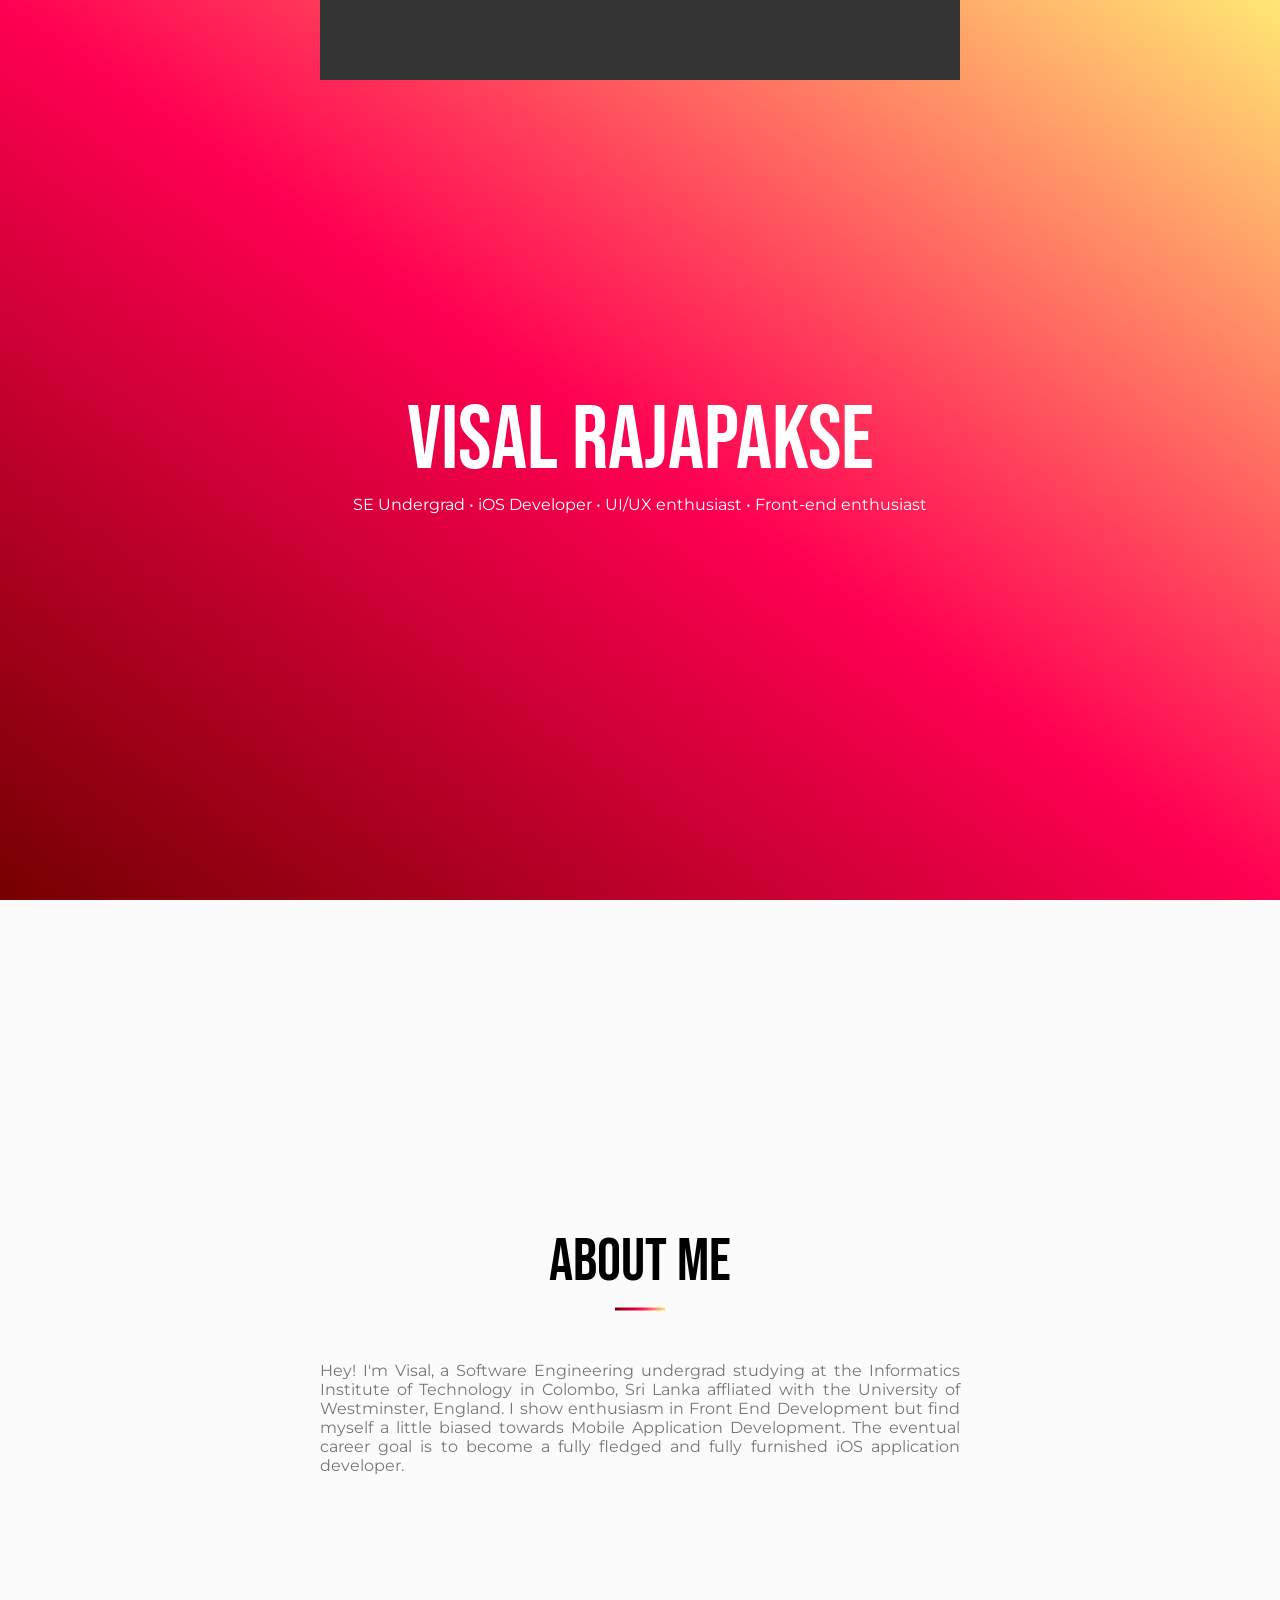
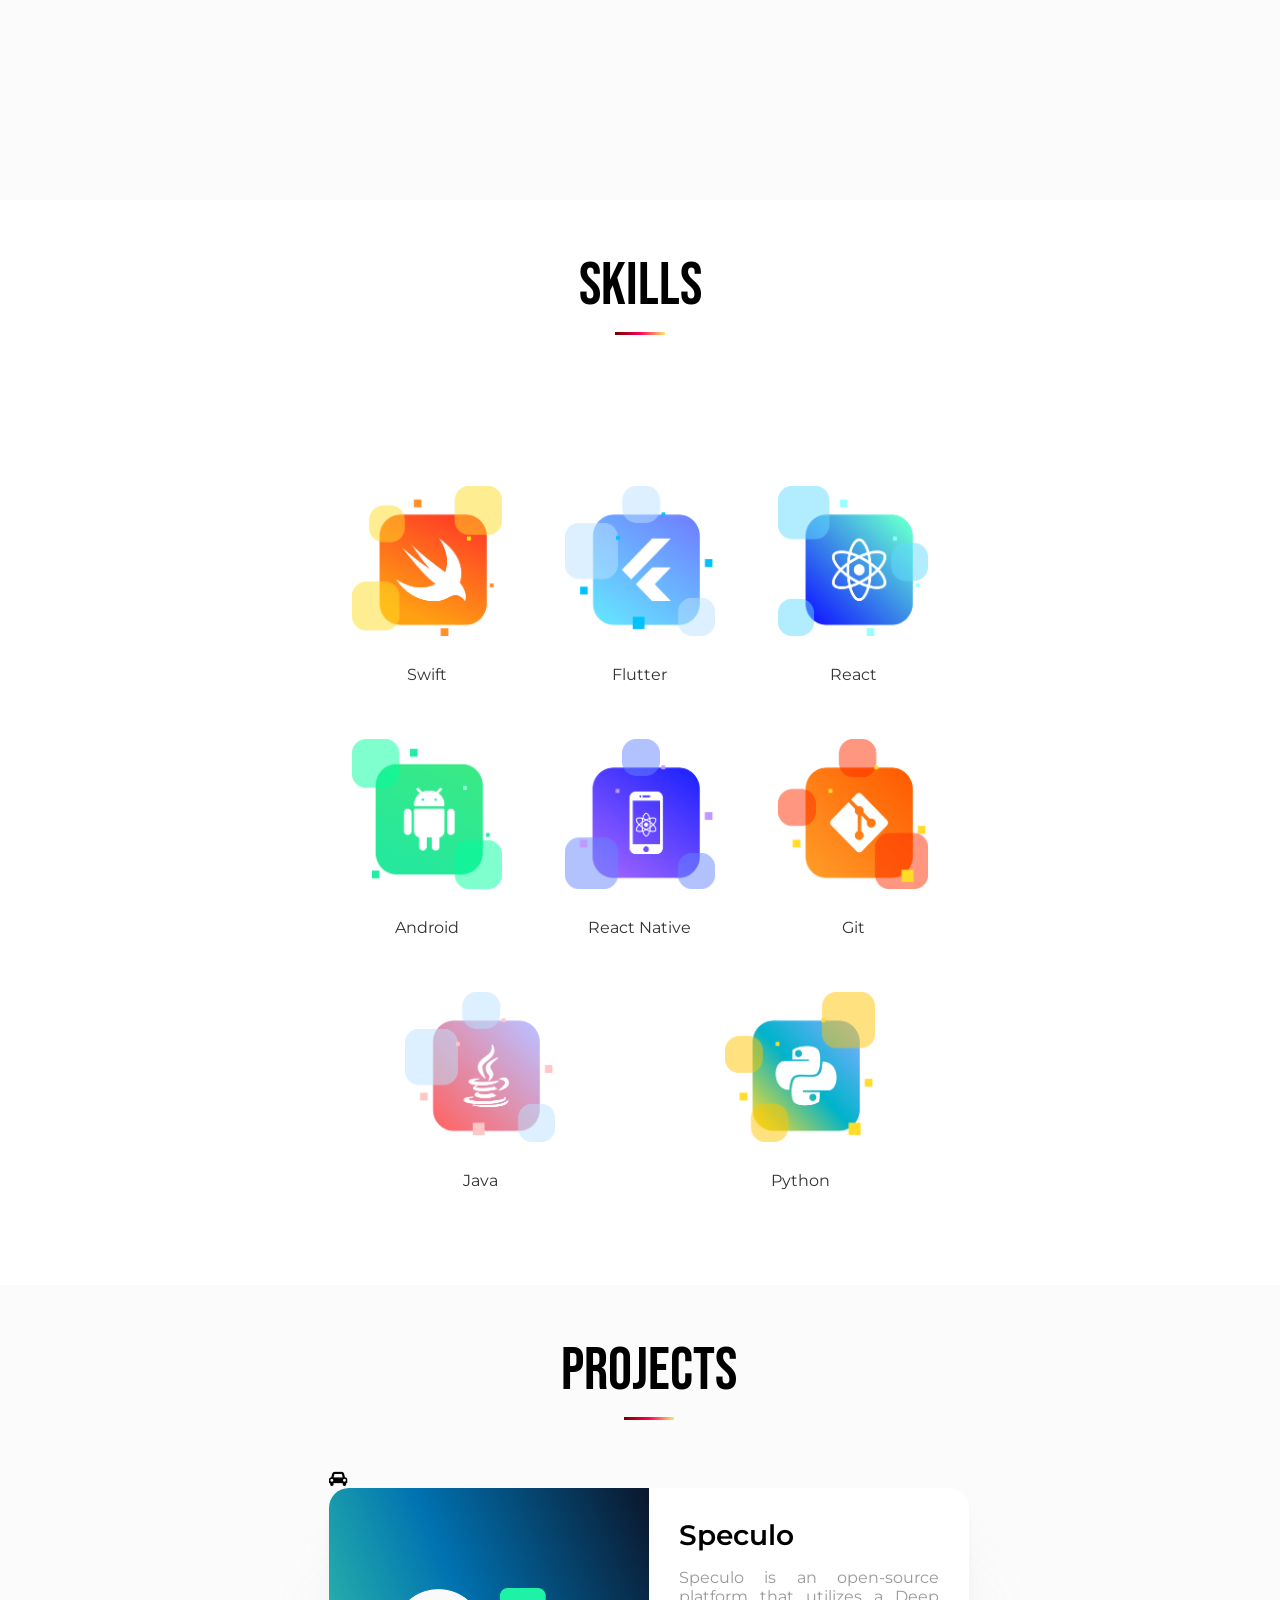
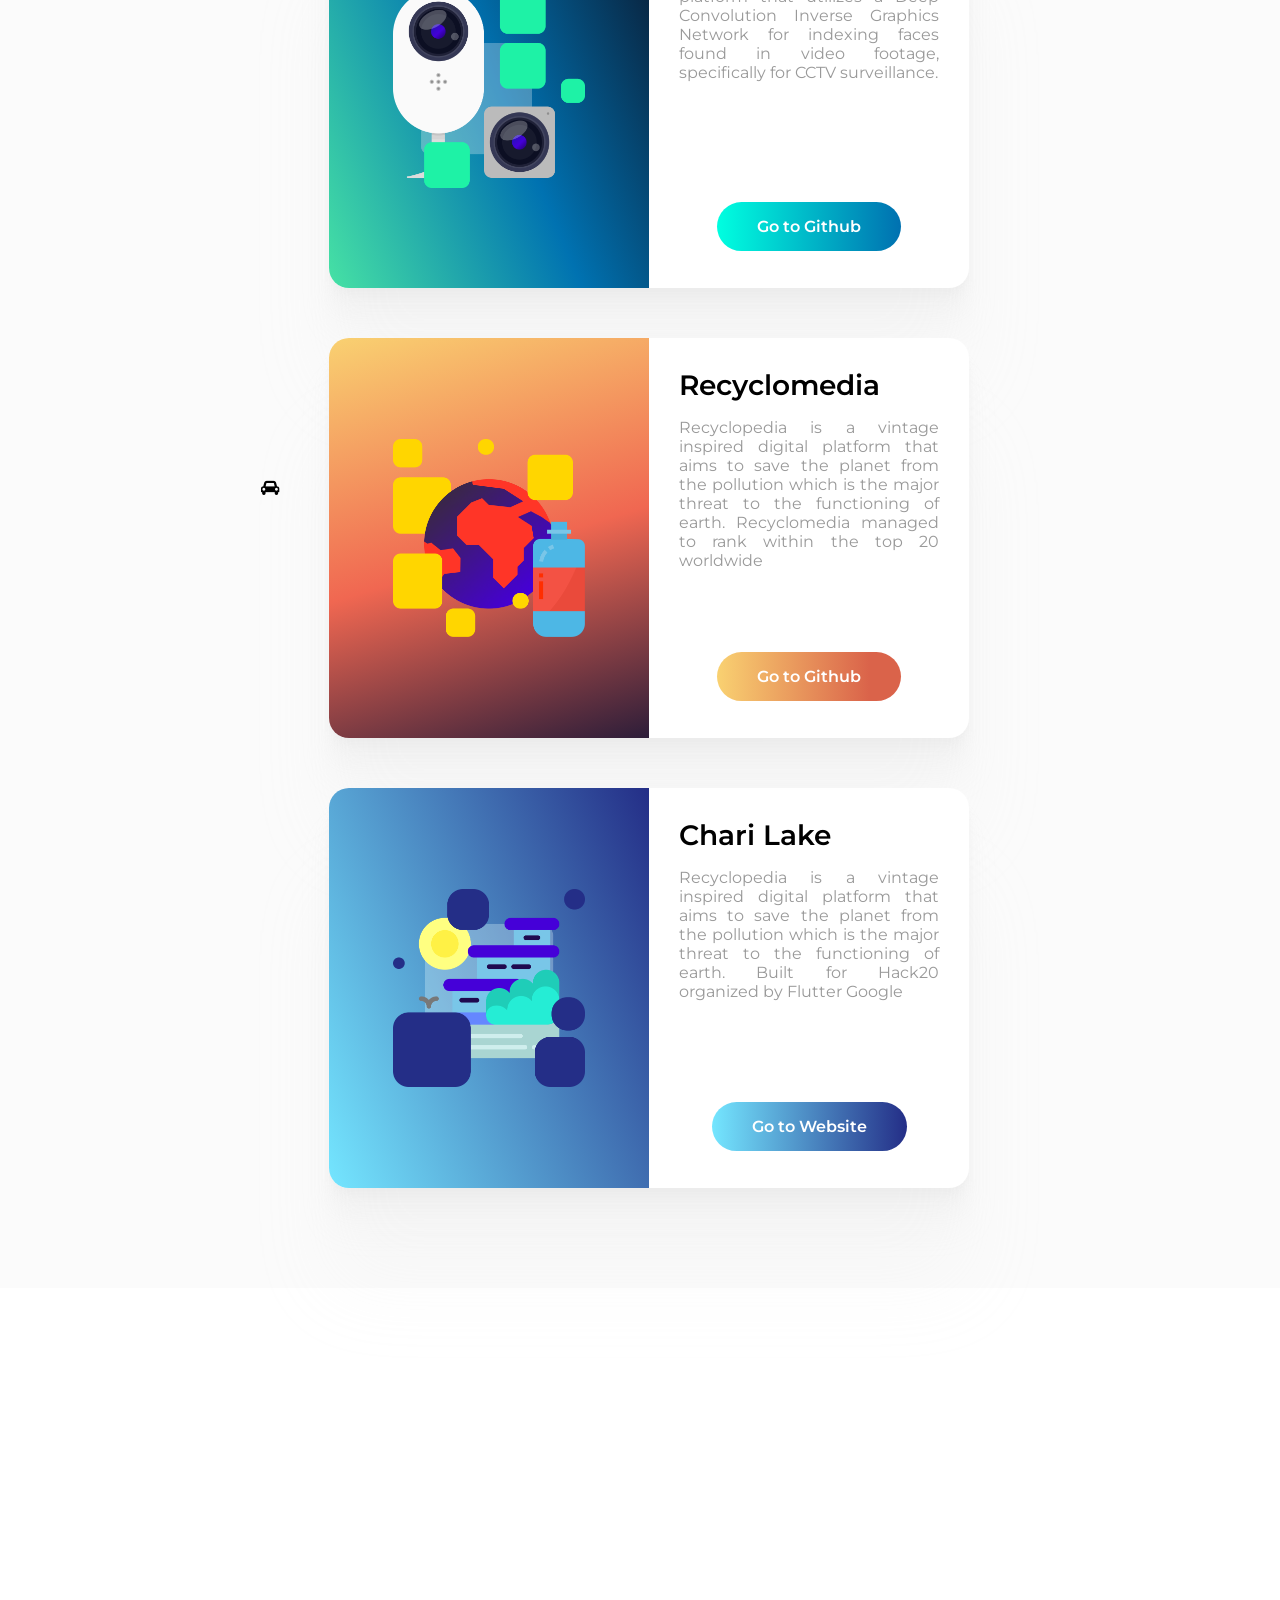
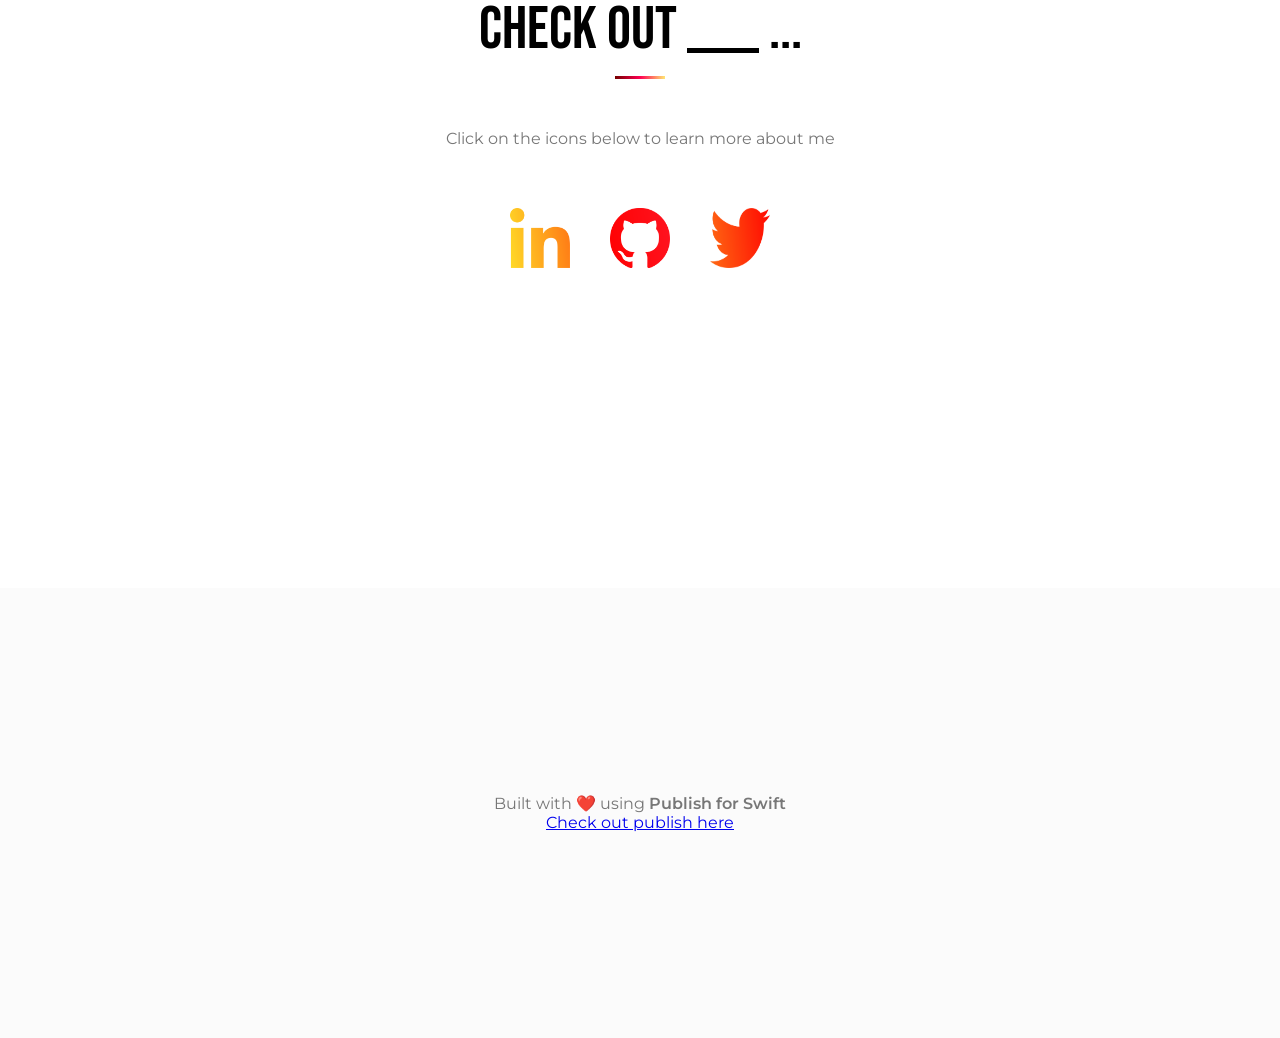
==== commit f45536d9: "included FontAwesome icons" ====
--- a/Output/index.html
+++ b/Output/index.html
@@ -1 +1 @@
-<!DOCTYPE html><html><head><meta charset="UTF-8"/><meta name="og:site_name" content="Visal Rajapakse"/><link rel="canonical" href="https://v15a1.github.io"/><meta name="twitter:url" content="https://v15a1.github.io"/><meta name="og:url" content="https://v15a1.github.io"/><title>Welcome to PersonalPortfolio! | Visal Rajapakse</title><meta name="twitter:title" content="Welcome to PersonalPortfolio! | Visal Rajapakse"/><meta name="og:title" content="Welcome to PersonalPortfolio! | Visal Rajapakse"/><meta name="description"/><meta name="twitter:description"/><meta name="og:description"/><meta name="twitter:card" content="summary"/><link rel="stylesheet" href="/styles.css" type="text/css"/><meta name="viewport" content="width=device-width, initial-scale=1.0"/><link rel="shortcut icon" href="/images/favicon.png" type="image/png"/><link rel="alternate" href="/feed.rss" type="application/rss+xml" title="Subscribe to Visal Rajapakse"/></head><body><div class="snap-container"><div class="hero-image"><div class="nav-bar"><div class="nav-content"><div class="nav-items"></div></div></div><div class="hero-details"><div class="name-text">Visal Rajapakse</div><div class="elevator-pitch">SE Undergrad • iOS Developer • UI/UX enthusiast • Front-end enthusiast</div></div></div><div class="about-me"><div class="about-me-center"><div class="content"><div class="title">About me</div><div class="spacer"></div><div>Hey! I'm Visal, a Software Engineering undergrad studying at the Informatics Institute of Technology in Colombo, Sri Lanka affliated with the University of Westminster, England. I show enthusiasm in Front End Development but find myself a little biased towards Mobile Application Development. The eventual career goal is to become a fully fledged and fully furnished iOS application developer.</div></div></div></div><div class="title overflowing-title">Skills</div><div class="spacer"></div><div class="skills unselectable"><div class="skill-center"><div class="skillset"><div class="skill"><div><img class="icon" src="/Images/swift.png"/></div><div class="skill-name">Swift</div></div><div class="skill"><div><img class="icon" src="/Images/flutter.png"/></div><div class="skill-name">Flutter</div></div><div class="skill"><div><img class="icon" src="/Images/react.png"/></div><div class="skill-name">React</div></div><div class="skill"><div><img class="icon" src="/Images/android.png"/></div><div class="skill-name">Android</div></div><div class="skill"><div><img class="icon" src="/Images/reactNative.png"/></div><div class="skill-name">React Native</div></div><div class="skill"><div><img class="icon" src="/Images/git.png"/></div><div class="skill-name">Git</div></div><div class="skill"><div><img class="icon" src="/Images/java.png"/></div><div class="skill-name">Java</div></div><div class="skill"><div><img class="icon" src="/Images/python.png"/></div><div class="skill-name">Python</div></div></div></div></div><div class="projects"><div class="projects-center"><div class="title">Projects</div><div class="spacer"></div><div class="project-container"><div class="project"><div class="project-image-holder speculo"><img class="project-thumbnail" src="/Images/speculo.png"/></div><div class="project-content"><div class="project-details"><div><div class="project-title">Speculo</div><div class="project-description">Speculo is an open-source platform that utilizes a Deep Convolution Inverse Graphics Network for indexing faces found in video footage, specifically for CCTV surveillance.</div><div class="button-holder"><a class="link-button speculo-btn" href="https://github.com/MrSupiri/speculo" target="_blank">Go to Github</a></div></div></div></div></div><div class="project"><div class="project-image-holder recyclomedia"><img class="project-thumbnail" src="/Images/recyclomedia.png"/></div><div class="project-content"><div class="project-details"><div><div class="project-title">Recyclomedia</div><div class="project-description">Recyclopedia is a vintage inspired digital platform that aims to save the planet from the pollution which is the major threat to the functioning of earth. Recyclomedia managed to rank within the top 20 worldwide</div><div class="button-holder"><a class="link-button recyclomedia-btn" href="https://github.com/Iconicto/recyclomedia" target="_blank">Go to Github</a></div></div></div></div></div><div class="project"><div class="project-image-holder chari-lake"><img class="project-thumbnail" src="/Images/charilake.png"/></div><div class="project-content"><div class="project-details"><div><div class="project-title">Chari Lake</div><div class="project-description">Recyclopedia is a vintage inspired digital platform that aims to save the planet from the pollution which is the major threat to the functioning of earth. Built for Hack20 organized by Flutter Google</div><div class="button-holder"><a class="link-button chari-lake-btn" href="https://www.charilakehotel.lk" target="_blank">Go to Website</a></div></div></div></div></div></div></div></div><p id="p"></p><div class="check-me-out"><div class="learn-more-holder"><div class="title">Check out ____ ...</div><div class="spacer"></div><div class="content text-center">Click on the icons below to learn more about me</div><div class="link-holder"><a href="https://www.linkedin.com/in/visalrajapakse99/" target="_blank"><img class="item-icon" src="/Images/linkedin.png"/></a><a href="https://github.com/v15a1" target="_blank"><img class="item-icon" src="/Images/github.png"/></a><a href="https://twitter.com/v15a1" target="_blank"><img class="item-icon" src="/Images/twitter.png"/></a></div></div></div><footer class="footer content"><div class="footer-content-holder">Built with ❤️ using <span>Publish for Swift</span><br/><a href="https://github.com/JohnSundell/Publish" target="_blank">Check out publish here</a></div></footer></div></body><script src="/Scripts/index.js"></script></html>+<!DOCTYPE html><html><head><meta charset="UTF-8"/><meta name="og:site_name" content="Visal Rajapakse"/><link rel="canonical" href="https://v15a1.github.io"/><meta name="twitter:url" content="https://v15a1.github.io"/><meta name="og:url" content="https://v15a1.github.io"/><title>Welcome to PersonalPortfolio! | Visal Rajapakse</title><meta name="twitter:title" content="Welcome to PersonalPortfolio! | Visal Rajapakse"/><meta name="og:title" content="Welcome to PersonalPortfolio! | Visal Rajapakse"/><meta name="description"/><meta name="twitter:description"/><meta name="og:description"/><meta name="twitter:card" content="summary"/><link rel="stylesheet" href="/Styles/styles.css" type="text/css"/><link rel="stylesheet" href="https://cdnjs.cloudflare.com/ajax/libs/font-awesome/4.7.0/css/font-awesome.min.css" type="text/css"/><meta name="viewport" content="width=device-width, initial-scale=1.0"/><link rel="shortcut icon" href="/images/favicon.png" type="image/png"/><link rel="alternate" href="/feed.rss" type="application/rss+xml" title="Subscribe to Visal Rajapakse"/></head><body><div class="snap-container"><div class="hero-image"><div class="nav-bar"><div class="nav-content"><div class="nav-items"></div></div></div><div class="hero-details"><div class="name-text">Visal Rajapakse</div><div class="elevator-pitch">SE Undergrad • iOS Developer • UI/UX enthusiast • Front-end enthusiast</div></div></div><div class="about-me"><div class="about-me-center"><div class="content"><div class="title">About me</div><div class="spacer"></div><div>Hey! I'm Visal, a Software Engineering undergrad studying at the Informatics Institute of Technology in Colombo, Sri Lanka affliated with the University of Westminster, England. I show enthusiasm in Front End Development but find myself a little biased towards Mobile Application Development. The eventual career goal is to become a fully fledged and fully furnished iOS application developer.</div></div></div></div><div class="title overflowing-title">Skills</div><div class="spacer"></div><div class="skills unselectable"><div class="skill-center"><div class="skillset"><div class="skill"><div><img class="icon" src="/Images/swift.png"/></div><div class="skill-name">Swift</div></div><div class="skill"><div><img class="icon" src="/Images/flutter.png"/></div><div class="skill-name">Flutter</div></div><div class="skill"><div><img class="icon" src="/Images/react.png"/></div><div class="skill-name">React</div></div><div class="skill"><div><img class="icon" src="/Images/android.png"/></div><div class="skill-name">Android</div></div><div class="skill"><div><img class="icon" src="/Images/reactNative.png"/></div><div class="skill-name">React Native</div></div><div class="skill"><div><img class="icon" src="/Images/git.png"/></div><div class="skill-name">Git</div></div><div class="skill"><div><img class="icon" src="/Images/java.png"/></div><div class="skill-name">Java</div></div><div class="skill"><div><img class="icon" src="/Images/python.png"/></div><div class="skill-name">Python</div></div></div></div></div><div class="projects"><i class="fa fa-car"></i><div class="projects-center"><div class="title">Projects</div><div class="spacer"></div><i class="fa fa-car"></i><div class="project-container"><div class="project"><div class="project-image-holder speculo"><img class="project-thumbnail" src="/Images/speculo.png"/></div><div class="project-content"><div class="project-details"><div><div class="project-title">Speculo</div><div class="project-description">Speculo is an open-source platform that utilizes a Deep Convolution Inverse Graphics Network for indexing faces found in video footage, specifically for CCTV surveillance.</div><div class="button-holder"><a class="link-button speculo-btn" href="https://github.com/MrSupiri/speculo" target="_blank">Go to Github</a></div></div></div></div></div><div class="project"><div class="project-image-holder recyclomedia"><img class="project-thumbnail" src="/Images/recyclomedia.png"/></div><div class="project-content"><div class="project-details"><div><div class="project-title">Recyclomedia</div><div class="project-description">Recyclopedia is a vintage inspired digital platform that aims to save the planet from the pollution which is the major threat to the functioning of earth. Recyclomedia managed to rank within the top 20 worldwide</div><div class="button-holder"><a class="link-button recyclomedia-btn" href="https://github.com/Iconicto/recyclomedia" target="_blank">Go to Github</a></div></div></div></div></div><div class="project"><div class="project-image-holder chari-lake"><img class="project-thumbnail" src="/Images/charilake.png"/></div><div class="project-content"><div class="project-details"><div><div class="project-title">Chari Lake</div><div class="project-description">Recyclopedia is a vintage inspired digital platform that aims to save the planet from the pollution which is the major threat to the functioning of earth. Built for Hack20 organized by Flutter Google</div><div class="button-holder"><a class="link-button chari-lake-btn" href="https://www.charilakehotel.lk" target="_blank">Go to Website</a></div></div></div></div></div></div></div></div><p id="p"></p><div class="check-me-out"><div class="learn-more-holder"><div class="title">Check out ____ ...</div><div class="spacer"></div><div class="content text-center">Click on the icons below to learn more about me</div><div class="link-holder"><a href="https://www.linkedin.com/in/visalrajapakse99/" target="_blank"><img class="item-icon" src="/Images/linkedin.png"/></a><a href="https://github.com/v15a1" target="_blank"><img class="item-icon" src="/Images/github.png"/></a><a href="https://twitter.com/v15a1" target="_blank"><img class="item-icon" src="/Images/twitter.png"/></a></div></div></div><footer class="footer content"><div class="footer-content-holder">Built with ❤️ using <span>Publish for Swift</span><br/><a href="https://github.com/JohnSundell/Publish" target="_blank">Check out publish here</a></div></footer></div></body><script src="/Scripts/index.js"></script></html>
--- a/Styles/styles.css
+++ b/Styles/styles.css
@@ -0,0 +1,425 @@
+/*Font*/
+/*@font-face{*/
+/*    font-family: Gilroy-Black;*/
+/*    src: local("Gilroy-Black"), url(../Fonts/Gilroy-Black.ttf)format("truetype");*/
+/*}*/
+@import url('https://fonts.googleapis.com/css2?family=Bebas+Neue&family=Montserrat:wght@300&display=swap');
+@import url('https://fonts.googleapis.com/css2?family=Montserrat:wght@600&display=swap');
+
+*{
+    margin: 0px;
+    padding : 0px;
+}
+
+body, html {
+    height: 100%;
+    -ms-overflow-style: none;
+    scrollbar-width: none;
+}
+
+body::-webkit-scrollbar{
+    display: none;
+}
+
+/*NavBar*/
+.nav-bar{
+    height: 80px;
+    z-index: 50;
+    
+}
+
+.nav-content{
+    text-align: center;
+    background: #333;
+    height: 80px;
+    width : 50%;
+    margin: auto;
+    font-family: "Montserrat";
+    font-size: 16px;
+}
+
+.nav-items{
+    margin: auto;
+    position: relative;
+    left: 50%;
+    top: 50%;
+    transform: translate(-50%, -50%);
+}
+
+.nav-link{
+    width: 100px;
+}
+
+/*Hero*/
+.hero-image {
+    background-image: linear-gradient(to top right,#750000,#ff0052,#ffe773);
+    height: 100%;
+    background-position: center;
+    background-repeat: no-repeat;
+    background-size: cover;
+    position: relative;
+    color : white;
+}
+
+.hero-details{
+    text-align: center;
+    position: absolute;
+    left: 50%;
+    top: 50%;
+    transform: translate(-50%, -50%);
+}
+
+.name-text{
+    font-family: 'Bebas Neue', sans-serif;
+    font-size : 90px;
+}
+
+.elevator-pitch{
+    font-family: "Montserrat";
+    font-size: 16px;
+}
+
+/*About me*/
+.about-me{
+    height : 100%;
+    background : #fbfbfb;
+
+}
+
+.about-me-center{
+    text-align: center;
+    position: absolute;
+    left: 50%;
+    top: 150%;
+    transform: translate(-50%, -50%);
+}
+
+/*Skills*/
+.skills{
+    height: auto;
+    min-height : 100%;
+    display: flex;
+    align-items: center;
+    justify-content: center;
+}
+
+.skill-center{
+    text-align: center;
+    margin: auto;
+    padding : 10px;
+    width: 50%;
+}
+
+.skillset{
+    display: flex;
+    flex-wrap: wrap;
+    align-items: center;
+    justify-content: center;
+}
+
+/*Skills*/
+.skill{
+    min-height :100px;
+    flex: 33%;
+    margin-top : 25px;
+    margin-bottom : 25px;
+    
+}
+
+.icon{
+    width : 150px;
+    height : 150px;
+    padding : 5px;
+    margin: auto;
+    object-fit: fit;
+}
+
+.skill-name{
+    font-family: "Montserrat";
+    font-size: 16px;
+    margin-top: 20px;
+    color: #333;
+}
+
+/*Projects*/
+.projects{
+    height: auto;
+    min-height : 100%;
+    background : #fbfbfb;
+    display: flex;
+    align-items: center;
+    justify-content: center;
+}
+
+.projects-center{
+    margin : 50px;
+    width: 50%;
+}
+
+.project-container{
+    height: auto;
+}
+
+.project{
+    min-height : 400px;
+    border-radius : 20px;
+    background: white;
+    display: flex;
+    flex-wrap: wrap;
+    overflow : hidden;
+    margin-bottom: 50px;
+    box-shadow:
+    0 2.8px 2.2px rgba(219, 219, 219, 0.034),
+    0 6.7px 5.3px rgba(219, 219, 219, 0.048),
+    0 12.5px 10px rgba(219, 219, 219, 0.06),
+  0 22.3px 17.9px rgba(219, 219, 219, 0.072),
+  0 41.8px 33.4px rgba(219, 219, 219, 0.086),
+     0 100px 80px rgba(219, 219, 219, 0.12)
+  ;
+}
+
+.project-image-holder{
+    background: #555;
+    flex: 50%;
+    display: flex;
+    justify-content: center;
+    align-items: center;
+}
+
+.project-thumbnail{
+    height:60%;
+    width:60%;
+    object-fit: contain;
+}
+
+.project-content{
+    flex: 50%;
+}
+
+.project-details{
+    margin : 30px;
+    height: 80%;
+    position: relative;
+}
+
+.project-description{
+    font-family: "Montserrat";
+    color: #999;
+    font-size: 16px;
+    margin-top : 16px;
+    text-align: justify;
+}
+
+.project-title{
+    font-family: "Montserrat";
+    font-weight: 600;
+    font-size: 28px;
+}
+
+.button-holder{
+    text-align: center;
+    position: absolute;
+    bottom: 0px;
+    left:50%;
+    width: 100%;
+    transform: translate(-50%, -10%);
+}
+
+
+.link-button{
+    margin: auto;
+    padding: 15px 40px;
+    text-decoration: none;
+    border: none;
+    border-radius: 100px;
+    font-family: "Montserrat";
+    font-weight: 600;
+    color: white;
+    -webkit-transition: background-color 0.5s ease-out;
+    -moz-transition: background 0.5s ease-out;
+    -o-transition: background 0.5s ease-out;
+    transition: background 0.5s ease-out;
+    cursor: pointer;
+}
+
+/*Check me out*/
+.check-me-out{
+    height: 100%;
+    display : flex;
+    justify-content: center;
+    align-items: center;
+    text-align: center;
+}
+
+.learn-more-holder{
+    width: 50%;
+}
+
+.item-icon{
+    height: 60px;
+    width: 60px;
+    margin: 10px 20px 10px 20px;
+}
+
+.link-holder{
+    margin-top: 50px;
+    text-align: center;
+}
+
+
+
+/*Footer*/
+.footer{
+    height:50%;
+    background: #fbfbfb;
+    display : flex;
+    justify-content: center;
+    align-items: center;
+}
+
+.footer-content-holder{
+    width: 50%;
+    margin: auto;
+    text-align: center;
+}
+
+span{
+    font-family: "Montserrat";
+    font-weight: 600;
+}
+
+/*Project names*/
+.speculo{
+    background: linear-gradient(247.12deg, #0B162B 0%, #0072B1 48.1%, #44DEA5 98.35%);
+}
+
+.recyclomedia{
+    background: linear-gradient(343.09deg, #2D1D39 0%, #F06751 46.69%, #F9D171 100%);
+}
+
+.chari-lake{
+    background: linear-gradient(246.98deg, #242E87 0%, #74E6FF 100%);
+}
+
+/*Button Styles*/
+.speculo-btn{
+    background: linear-gradient(270deg, #0072B1 1.03%, #00FFE0 100%);
+}
+
+.recyclomedia-btn{
+    background: linear-gradient(270deg, #DA634A 17.08%, #F9D171 100%);
+}
+
+.chari-lake-btn{
+    background: linear-gradient(270deg, #242E87 0%, #74E6FF 100%);
+}
+
+.speculo-btn:hover{
+    background :#0072B1
+}
+
+.recyclomedia-btn:hover{
+    background: #DA634A
+}
+
+.chari-lake-btn:hover{
+    background: #242E87
+}
+
+/*Responsivity*/
+@media(max-width: 1200px){
+    .project{
+        flex-direction: column;
+        height: 600px;
+        width : 500px;
+        margin-bottom: 50px;
+    }
+    
+    .project-image-holder{
+        height: 50%;
+    }
+    
+    .projects-center{
+        margin: 50px;
+        width: 500px;
+    }
+}
+
+@media (max-width: 800px) {
+  .skills{
+      height: auto;
+  }
+  
+  .project{
+      height: 700px;
+      width : 300px;
+      margin-bottom: 50px;
+  }
+  
+  .projects-center{
+      margin: 50px;
+      width: 300px;
+  }
+  
+  .about-me-center{
+      left: 30%;
+      transform: translate(-22%, -50%);
+  }
+}
+
+@media(max-width: 700px){
+    .skills{
+        height: auto;
+    }
+    
+    .skillset {
+      flex-direction: column;
+    }
+}
+
+
+
+/*Typography + Basic styles*/
+.snap-container{
+    scroll-snap-type: y mandatory;
+    height: 100%;
+}
+
+.title{
+    font-family: 'Bebas Neue', sans-serif;
+    font-size: 60px;
+    text-align: center;
+    color: #000;
+}
+
+.content{
+    width: 100%;
+    text-align: justify;
+    font-family: "Montserrat";
+    font-size: 16px;
+    color: #777;
+}
+
+.text-center{
+    text-align : center;
+}
+
+.overflowing-title{
+    margin-top: 50px
+}
+
+.spacer{
+    height : 3px;
+    width : 50px;
+    background-image: linear-gradient(to right ,#750000,#ff0052,#ffe773);
+    margin: 10px auto 50px auto;
+}
+
+.unselectable {
+    -moz-user-select: -moz-none;
+    -khtml-user-select: none;
+    -webkit-user-select: none;
+    -o-user-select: none;
+    user-select: none;
+}
+
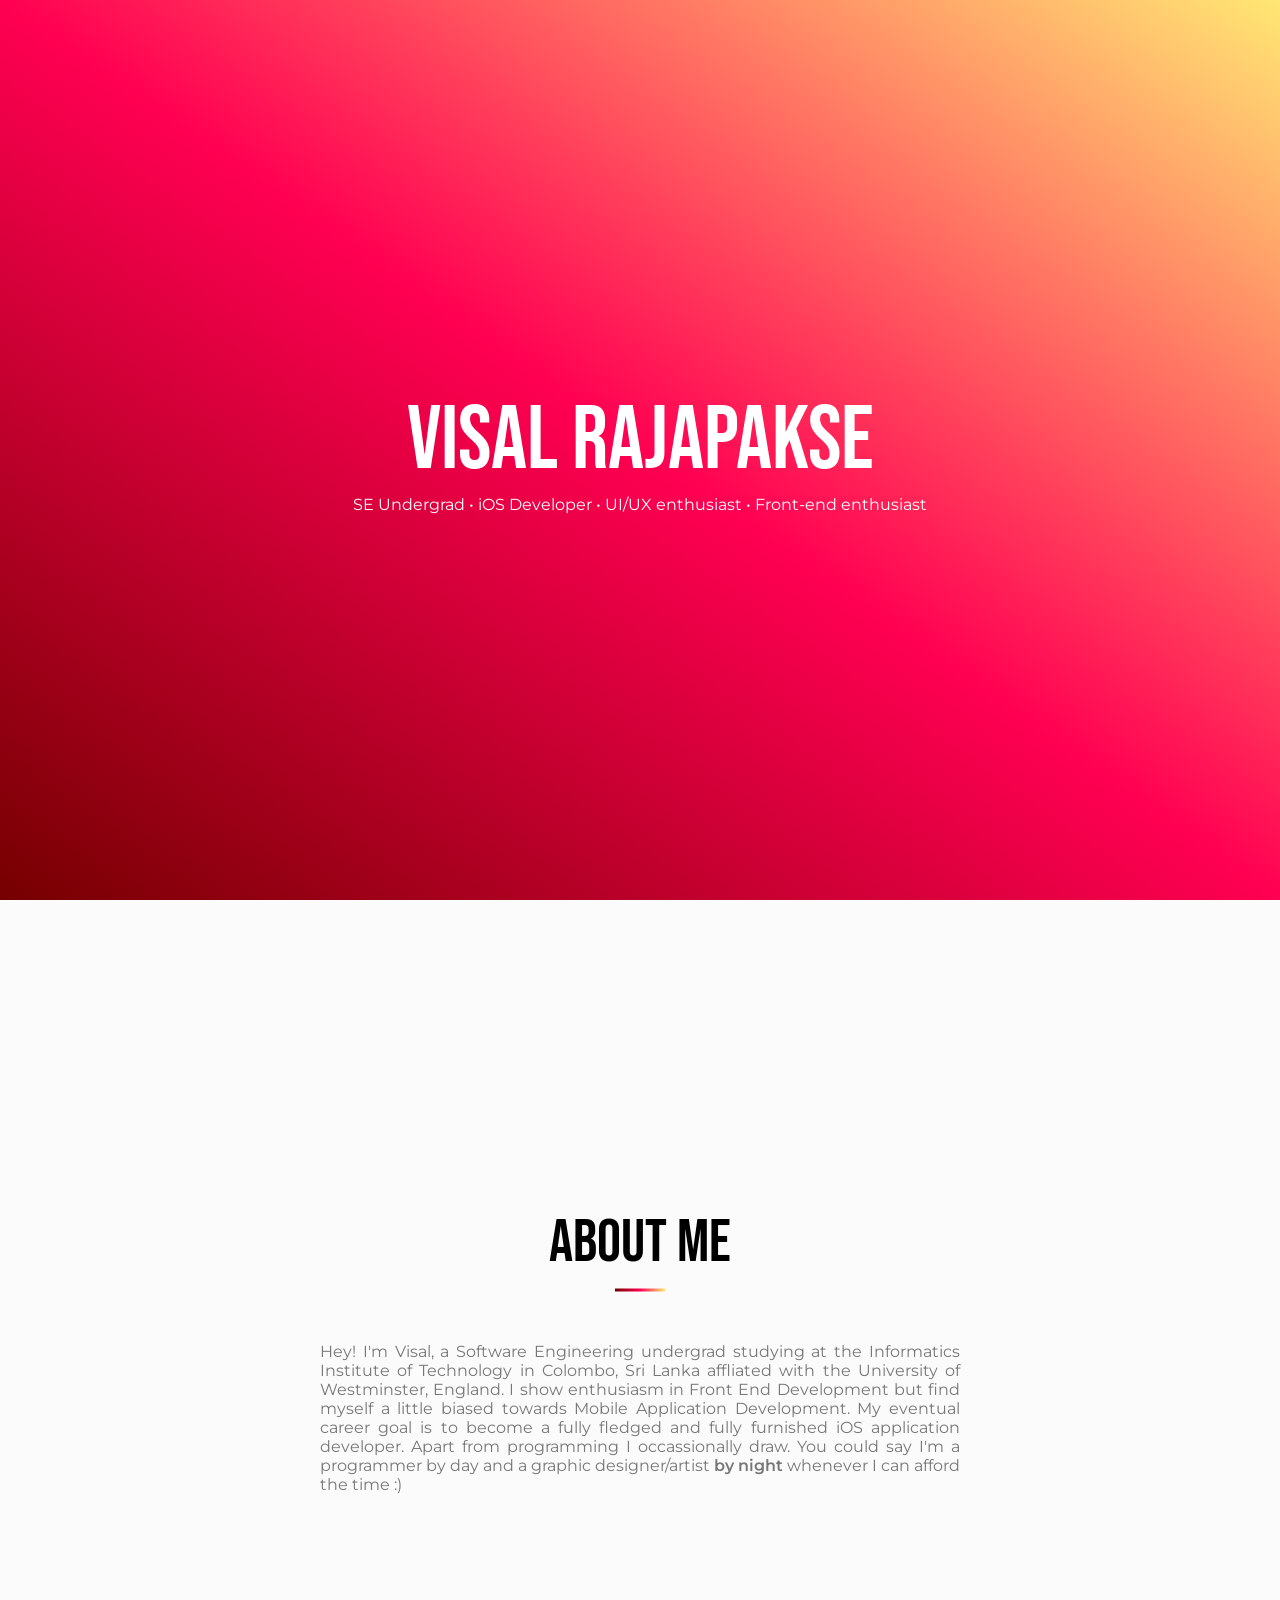
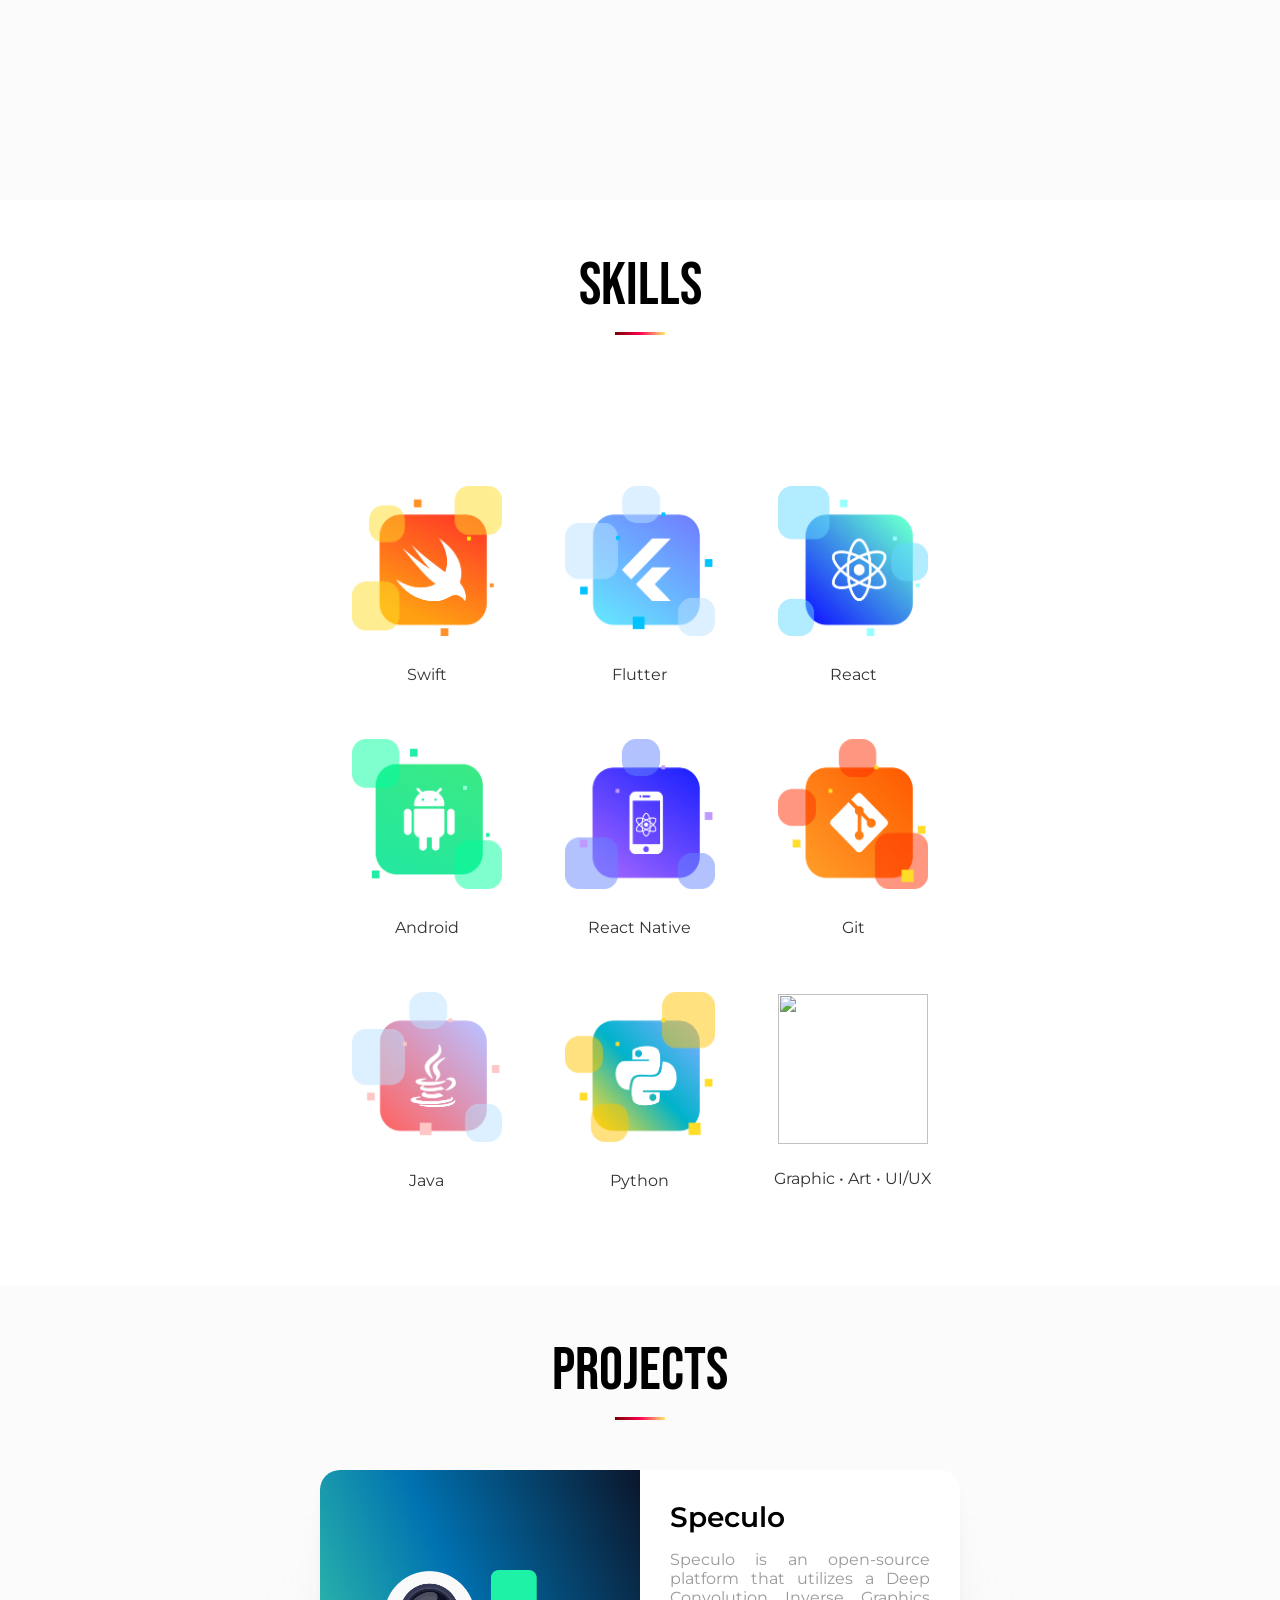
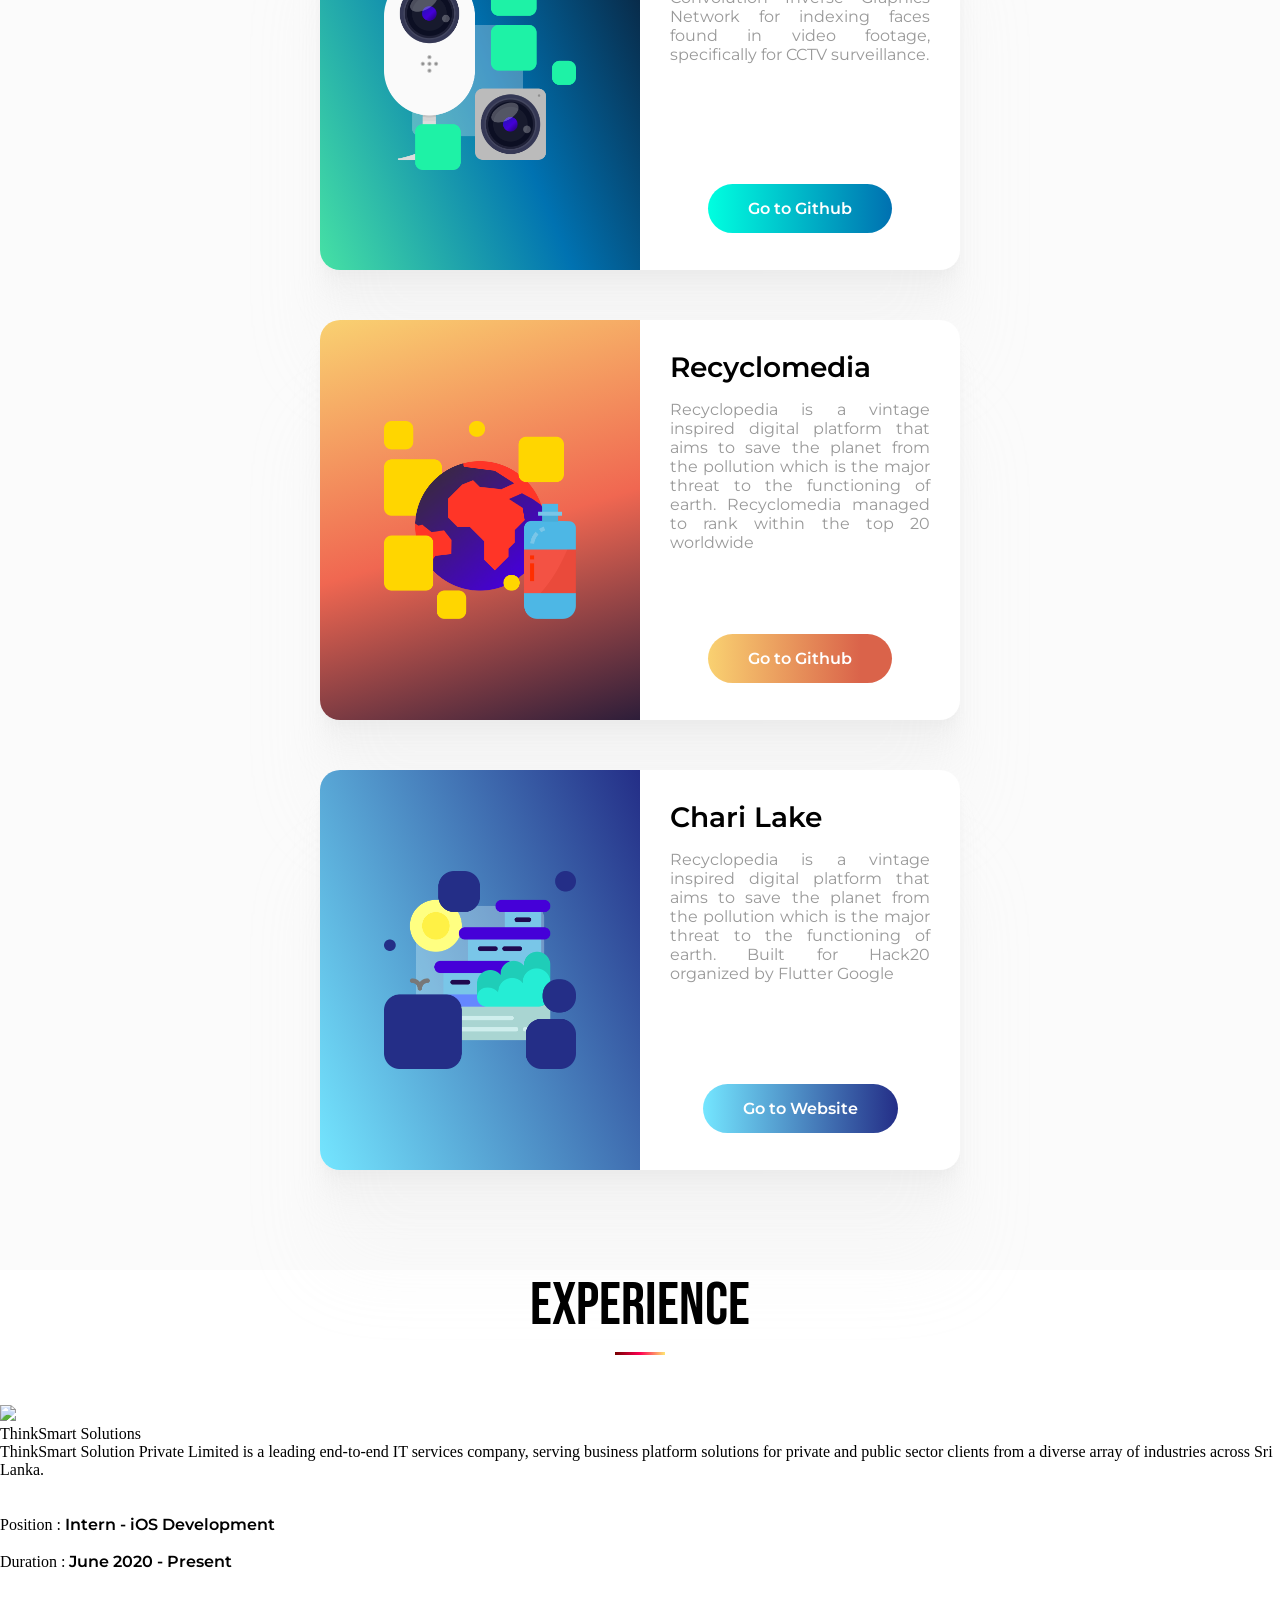
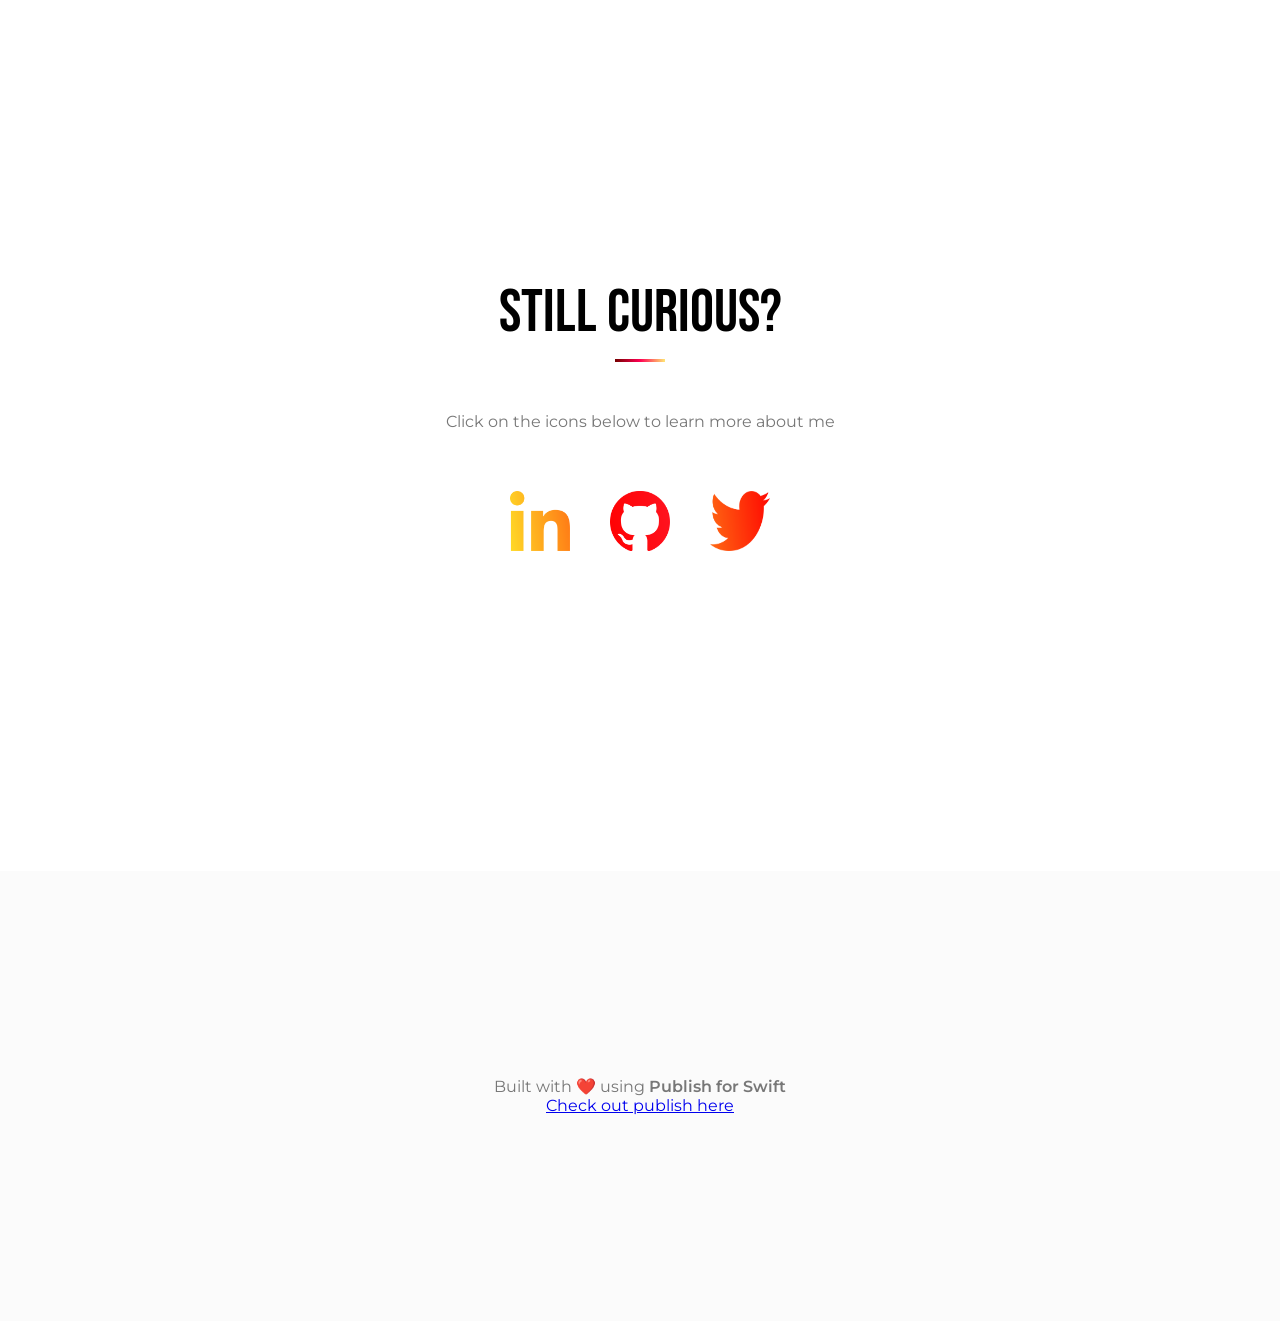
==== commit 94aabf61: "significant UI changes" ====
--- a/Output/index.html
+++ b/Output/index.html
@@ -1 +1 @@
-<!DOCTYPE html><html><head><meta charset="UTF-8"/><meta name="og:site_name" content="Visal Rajapakse"/><link rel="canonical" href="https://v15a1.github.io"/><meta name="twitter:url" content="https://v15a1.github.io"/><meta name="og:url" content="https://v15a1.github.io"/><title>Welcome to PersonalPortfolio! | Visal Rajapakse</title><meta name="twitter:title" content="Welcome to PersonalPortfolio! | Visal Rajapakse"/><meta name="og:title" content="Welcome to PersonalPortfolio! | Visal Rajapakse"/><meta name="description"/><meta name="twitter:description"/><meta name="og:description"/><meta name="twitter:card" content="summary"/><link rel="stylesheet" href="/Styles/styles.css" type="text/css"/><link rel="stylesheet" href="https://cdnjs.cloudflare.com/ajax/libs/font-awesome/4.7.0/css/font-awesome.min.css" type="text/css"/><meta name="viewport" content="width=device-width, initial-scale=1.0"/><link rel="shortcut icon" href="/images/favicon.png" type="image/png"/><link rel="alternate" href="/feed.rss" type="application/rss+xml" title="Subscribe to Visal Rajapakse"/></head><body><div class="snap-container"><div class="hero-image"><div class="nav-bar"><div class="nav-content"><div class="nav-items"></div></div></div><div class="hero-details"><div class="name-text">Visal Rajapakse</div><div class="elevator-pitch">SE Undergrad • iOS Developer • UI/UX enthusiast • Front-end enthusiast</div></div></div><div class="about-me"><div class="about-me-center"><div class="content"><div class="title">About me</div><div class="spacer"></div><div>Hey! I'm Visal, a Software Engineering undergrad studying at the Informatics Institute of Technology in Colombo, Sri Lanka affliated with the University of Westminster, England. I show enthusiasm in Front End Development but find myself a little biased towards Mobile Application Development. The eventual career goal is to become a fully fledged and fully furnished iOS application developer.</div></div></div></div><div class="title overflowing-title">Skills</div><div class="spacer"></div><div class="skills unselectable"><div class="skill-center"><div class="skillset"><div class="skill"><div><img class="icon" src="/Images/swift.png"/></div><div class="skill-name">Swift</div></div><div class="skill"><div><img class="icon" src="/Images/flutter.png"/></div><div class="skill-name">Flutter</div></div><div class="skill"><div><img class="icon" src="/Images/react.png"/></div><div class="skill-name">React</div></div><div class="skill"><div><img class="icon" src="/Images/android.png"/></div><div class="skill-name">Android</div></div><div class="skill"><div><img class="icon" src="/Images/reactNative.png"/></div><div class="skill-name">React Native</div></div><div class="skill"><div><img class="icon" src="/Images/git.png"/></div><div class="skill-name">Git</div></div><div class="skill"><div><img class="icon" src="/Images/java.png"/></div><div class="skill-name">Java</div></div><div class="skill"><div><img class="icon" src="/Images/python.png"/></div><div class="skill-name">Python</div></div></div></div></div><div class="projects"><i class="fa fa-car"></i><div class="projects-center"><div class="title">Projects</div><div class="spacer"></div><i class="fa fa-car"></i><div class="project-container"><div class="project"><div class="project-image-holder speculo"><img class="project-thumbnail" src="/Images/speculo.png"/></div><div class="project-content"><div class="project-details"><div><div class="project-title">Speculo</div><div class="project-description">Speculo is an open-source platform that utilizes a Deep Convolution Inverse Graphics Network for indexing faces found in video footage, specifically for CCTV surveillance.</div><div class="button-holder"><a class="link-button speculo-btn" href="https://github.com/MrSupiri/speculo" target="_blank">Go to Github</a></div></div></div></div></div><div class="project"><div class="project-image-holder recyclomedia"><img class="project-thumbnail" src="/Images/recyclomedia.png"/></div><div class="project-content"><div class="project-details"><div><div class="project-title">Recyclomedia</div><div class="project-description">Recyclopedia is a vintage inspired digital platform that aims to save the planet from the pollution which is the major threat to the functioning of earth. Recyclomedia managed to rank within the top 20 worldwide</div><div class="button-holder"><a class="link-button recyclomedia-btn" href="https://github.com/Iconicto/recyclomedia" target="_blank">Go to Github</a></div></div></div></div></div><div class="project"><div class="project-image-holder chari-lake"><img class="project-thumbnail" src="/Images/charilake.png"/></div><div class="project-content"><div class="project-details"><div><div class="project-title">Chari Lake</div><div class="project-description">Recyclopedia is a vintage inspired digital platform that aims to save the planet from the pollution which is the major threat to the functioning of earth. Built for Hack20 organized by Flutter Google</div><div class="button-holder"><a class="link-button chari-lake-btn" href="https://www.charilakehotel.lk" target="_blank">Go to Website</a></div></div></div></div></div></div></div></div><p id="p"></p><div class="check-me-out"><div class="learn-more-holder"><div class="title">Check out ____ ...</div><div class="spacer"></div><div class="content text-center">Click on the icons below to learn more about me</div><div class="link-holder"><a href="https://www.linkedin.com/in/visalrajapakse99/" target="_blank"><img class="item-icon" src="/Images/linkedin.png"/></a><a href="https://github.com/v15a1" target="_blank"><img class="item-icon" src="/Images/github.png"/></a><a href="https://twitter.com/v15a1" target="_blank"><img class="item-icon" src="/Images/twitter.png"/></a></div></div></div><footer class="footer content"><div class="footer-content-holder">Built with ❤️ using <span>Publish for Swift</span><br/><a href="https://github.com/JohnSundell/Publish" target="_blank">Check out publish here</a></div></footer></div></body><script src="/Scripts/index.js"></script></html>+<!DOCTYPE html><html><head><meta charset="UTF-8"/><meta name="og:site_name" content="Visal Rajapakse"/><link rel="canonical" href="https://v15a1.github.io"/><meta name="twitter:url" content="https://v15a1.github.io"/><meta name="og:url" content="https://v15a1.github.io"/><title>Welcome to PersonalPortfolio! | Visal Rajapakse</title><meta name="twitter:title" content="Welcome to PersonalPortfolio! | Visal Rajapakse"/><meta name="og:title" content="Welcome to PersonalPortfolio! | Visal Rajapakse"/><meta name="description"/><meta name="twitter:description"/><meta name="og:description"/><meta name="twitter:card" content="summary"/><link rel="stylesheet" href="/Styles/styles.css" type="text/css"/><link rel="stylesheet" href="https://cdnjs.cloudflare.com/ajax/libs/font-awesome/4.7.0/css/font-awesome.min.css" type="text/css"/><meta name="viewport" content="width=device-width, initial-scale=1.0"/><link rel="shortcut icon" href="/images/favicon.png" type="image/png"/><link rel="alternate" href="/feed.rss" type="application/rss+xml" title="Subscribe to Visal Rajapakse"/></head><body><div id="scrollLine" class="scroll-line gradient"></div><div class="hero-image" id="hero"><div class="hero-details"><div class="name-text">Visal Rajapakse</div><div class="elevator-pitch">SE Undergrad • iOS Developer • UI/UX enthusiast • Front-end enthusiast</div></div></div><div class="about-me"><div class="about-me-center"><div class="content"><div class="title">About me</div><div class="spacer"></div><div>Hey! I'm Visal, a Software Engineering undergrad studying at the Informatics Institute of Technology in Colombo, Sri Lanka affliated with the University of Westminster, England. I show enthusiasm in Front End Development but find myself a little biased towards Mobile Application Development. My eventual career goal is to become a fully fledged and fully furnished iOS application developer. Apart from programming I occassionally draw. You could say I'm a programmer by day and a graphic designer/artist <span class="strike">by night</span> whenever I can afford the time :)</div></div></div></div><div class="title overflowing-title">Skills</div><div class="spacer"></div><div class="skills unselectable"><div class="skill-center"><div class="skillset"><div class="skill"><div><img class="icon" src="/Images/swift.png"/></div><div class="skill-name">Swift</div></div><div class="skill"><div><img class="icon" src="/Images/flutter.png"/></div><div class="skill-name">Flutter</div></div><div class="skill"><div><img class="icon" src="/Images/react.png"/></div><div class="skill-name">React</div></div><div class="skill"><div><img class="icon" src="/Images/android.png"/></div><div class="skill-name">Android</div></div><div class="skill"><div><img class="icon" src="/Images/reactNative.png"/></div><div class="skill-name">React Native</div></div><div class="skill"><div><img class="icon" src="/Images/git.png"/></div><div class="skill-name">Git</div></div><div class="skill"><div><img class="icon" src="/Images/java.png"/></div><div class="skill-name">Java</div></div><div class="skill"><div><img class="icon" src="/Images/python.png"/></div><div class="skill-name">Python</div></div><div class="skill"><div><img class="icon" src="/Images/graphics.png"/></div><div class="skill-name">Graphic • Art • UI/UX</div></div></div></div></div><div class="projects"><div class="projects-center"><div class="title">Projects</div><div class="spacer"></div><div class="project-container"><div class="project"><div class="project-image-holder speculo"><img class="project-thumbnail" src="/Images/speculo.png"/></div><div class="project-content"><div class="project-details"><div><div class="project-title">Speculo</div><div class="project-description">Speculo is an open-source platform that utilizes a Deep Convolution Inverse Graphics Network for indexing faces found in video footage, specifically for CCTV surveillance.</div><div class="button-holder"><a class="link-button speculo-btn" href="https://github.com/MrSupiri/speculo" target="_blank">Go to Github</a></div></div></div></div></div><div class="project"><div class="project-image-holder recyclomedia"><img class="project-thumbnail" src="/Images/recyclomedia.png"/></div><div class="project-content"><div class="project-details"><div><div class="project-title">Recyclomedia</div><div class="project-description">Recyclopedia is a vintage inspired digital platform that aims to save the planet from the pollution which is the major threat to the functioning of earth. Recyclomedia managed to rank within the top 20 worldwide</div><div class="button-holder"><a class="link-button recyclomedia-btn" href="https://github.com/Iconicto/recyclomedia" target="_blank">Go to Github</a></div></div></div></div></div><div class="project"><div class="project-image-holder chari-lake"><img class="project-thumbnail" src="/Images/charilake.png"/></div><div class="project-content"><div class="project-details"><div><div class="project-title">Chari Lake</div><div class="project-description">Recyclopedia is a vintage inspired digital platform that aims to save the planet from the pollution which is the major threat to the functioning of earth. Built for Hack20 organized by Flutter Google</div><div class="button-holder"><a class="link-button chari-lake-btn" href="https://www.charilakehotel.lk" target="_blank">Go to Website</a></div></div></div></div></div></div></div></div><div class="experiences"><div class="experience-center"><div class="title">Experience</div><div class="spacer"></div><div class="experience-container"><div class="experience"><div class="experience-image-holder tss"><img class="experience-thumbnail" src="/Images/tssbg.png"/></div><div class="experience-content"><div class="experience-details"><div><div class="experience-title">ThinkSmart Solutions</div><div class="experience-description">ThinkSmart Solution Private Limited is a leading end-to-end IT services company, serving business platform solutions for private and public sector clients from a diverse array of industries across Sri Lanka.<br/><br/><br/>Position : <span>Intern - iOS Development</span><br/><br/>Duration : <span>June 2020 - Present</span></div></div></div></div></div></div></div></div><div class="check-me-out"><div class="learn-more-holder"><div class="title">Still curious?</div><div class="spacer"></div><div class="content text-center">Click on the icons below to learn more about me</div><div class="link-holder"><a href="https://www.linkedin.com/in/visalrajapakse99/" target="_blank"><img class="item-icon" src="/Images/linkedin.png"/></a><a href="https://github.com/v15a1" target="_blank"><img class="item-icon" src="/Images/github.png"/></a><a href="https://twitter.com/v15a1" target="_blank"><img class="item-icon" src="/Images/twitter.png"/></a></div></div></div><footer class="footer content"><div class="footer-content-holder">Built with ❤️ using <span>Publish for Swift</span><br/><a href="https://github.com/JohnSundell/Publish" target="_blank">Check out publish here</a></div></footer></body><script src="/Scripts/index.js"></script></html>
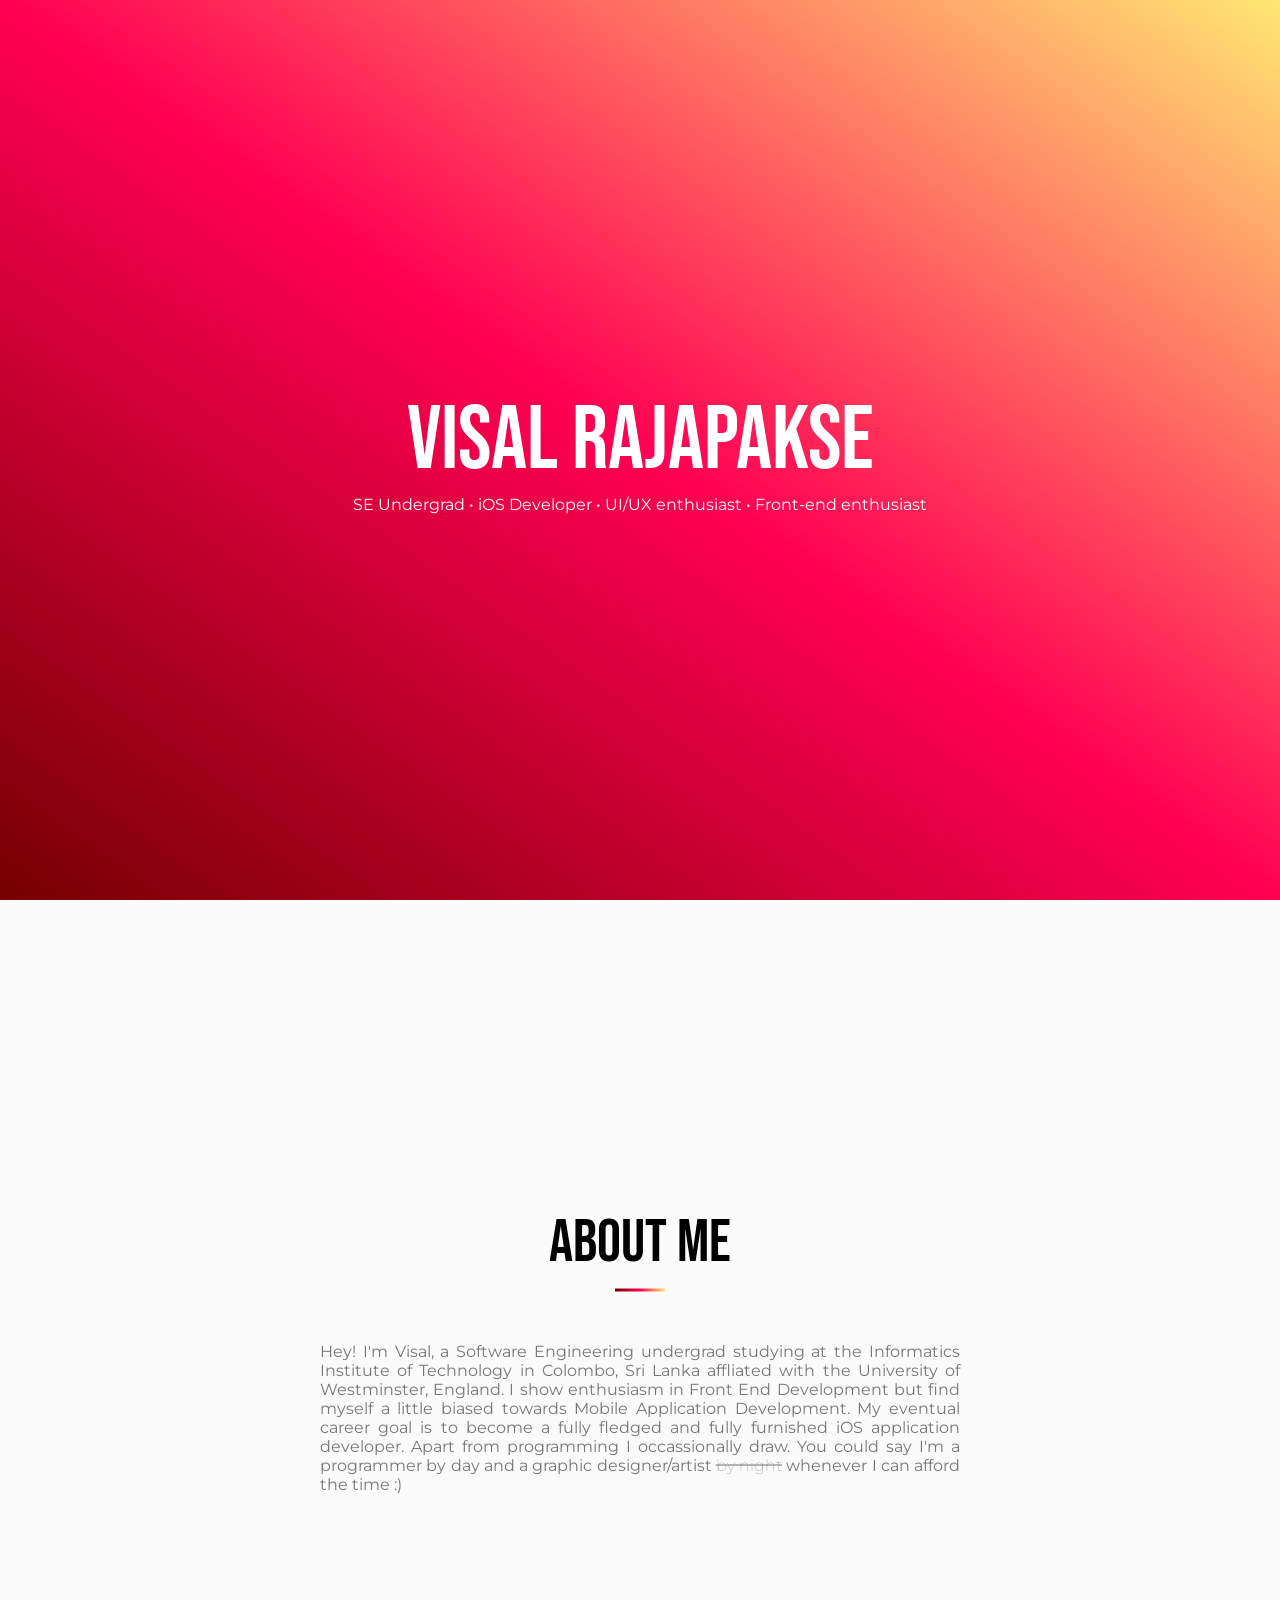
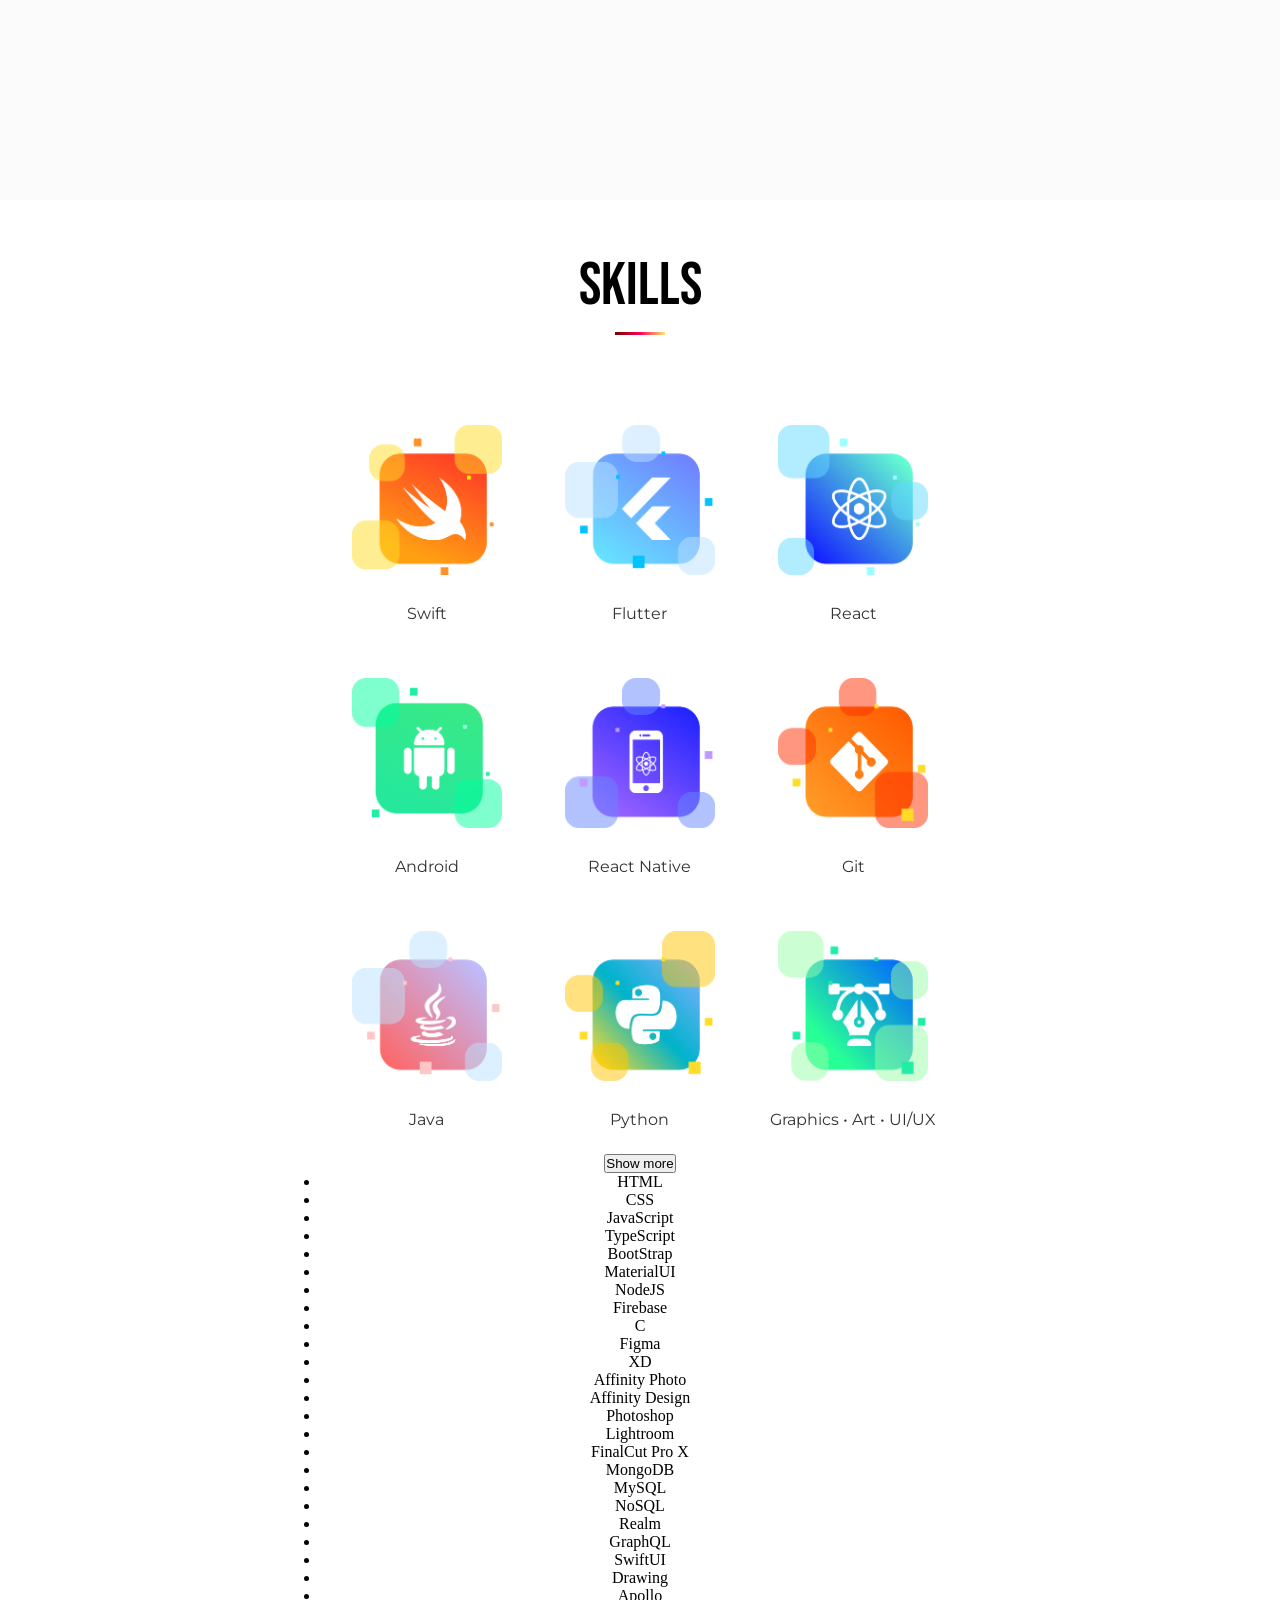
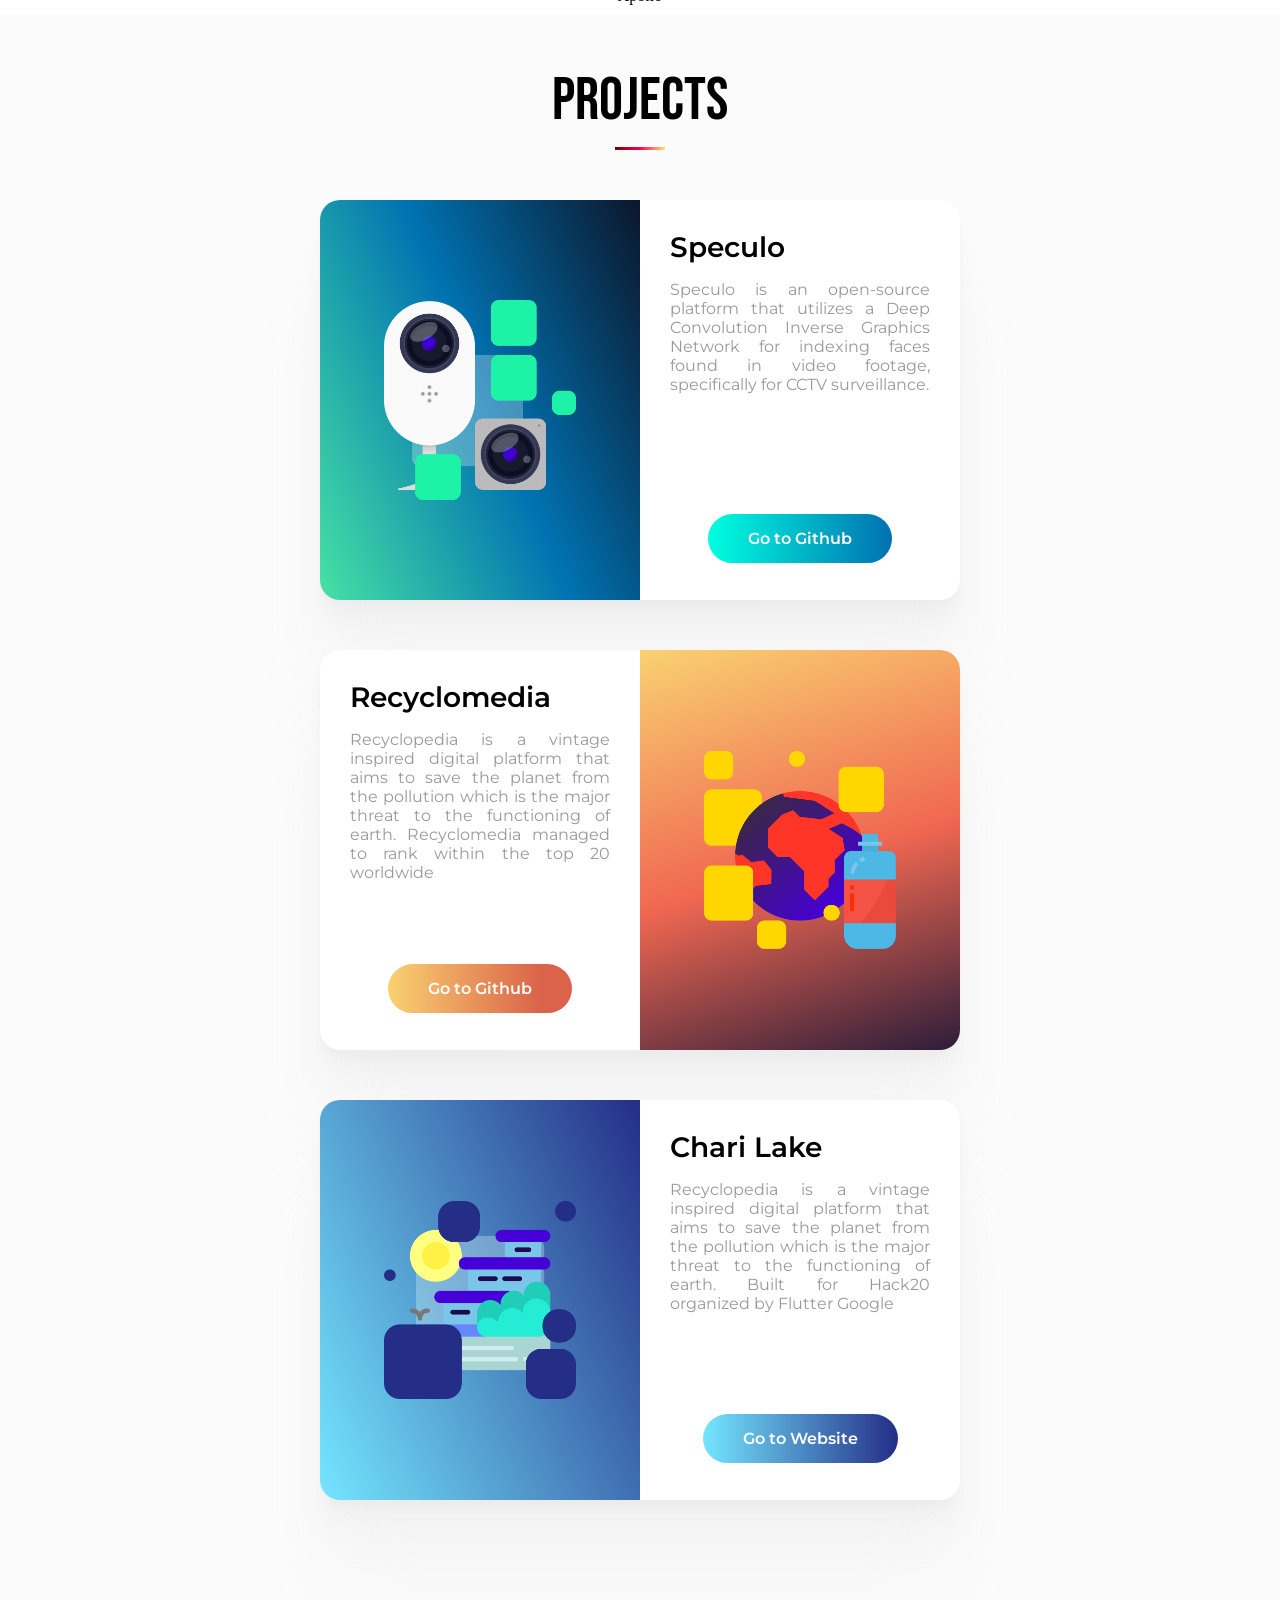
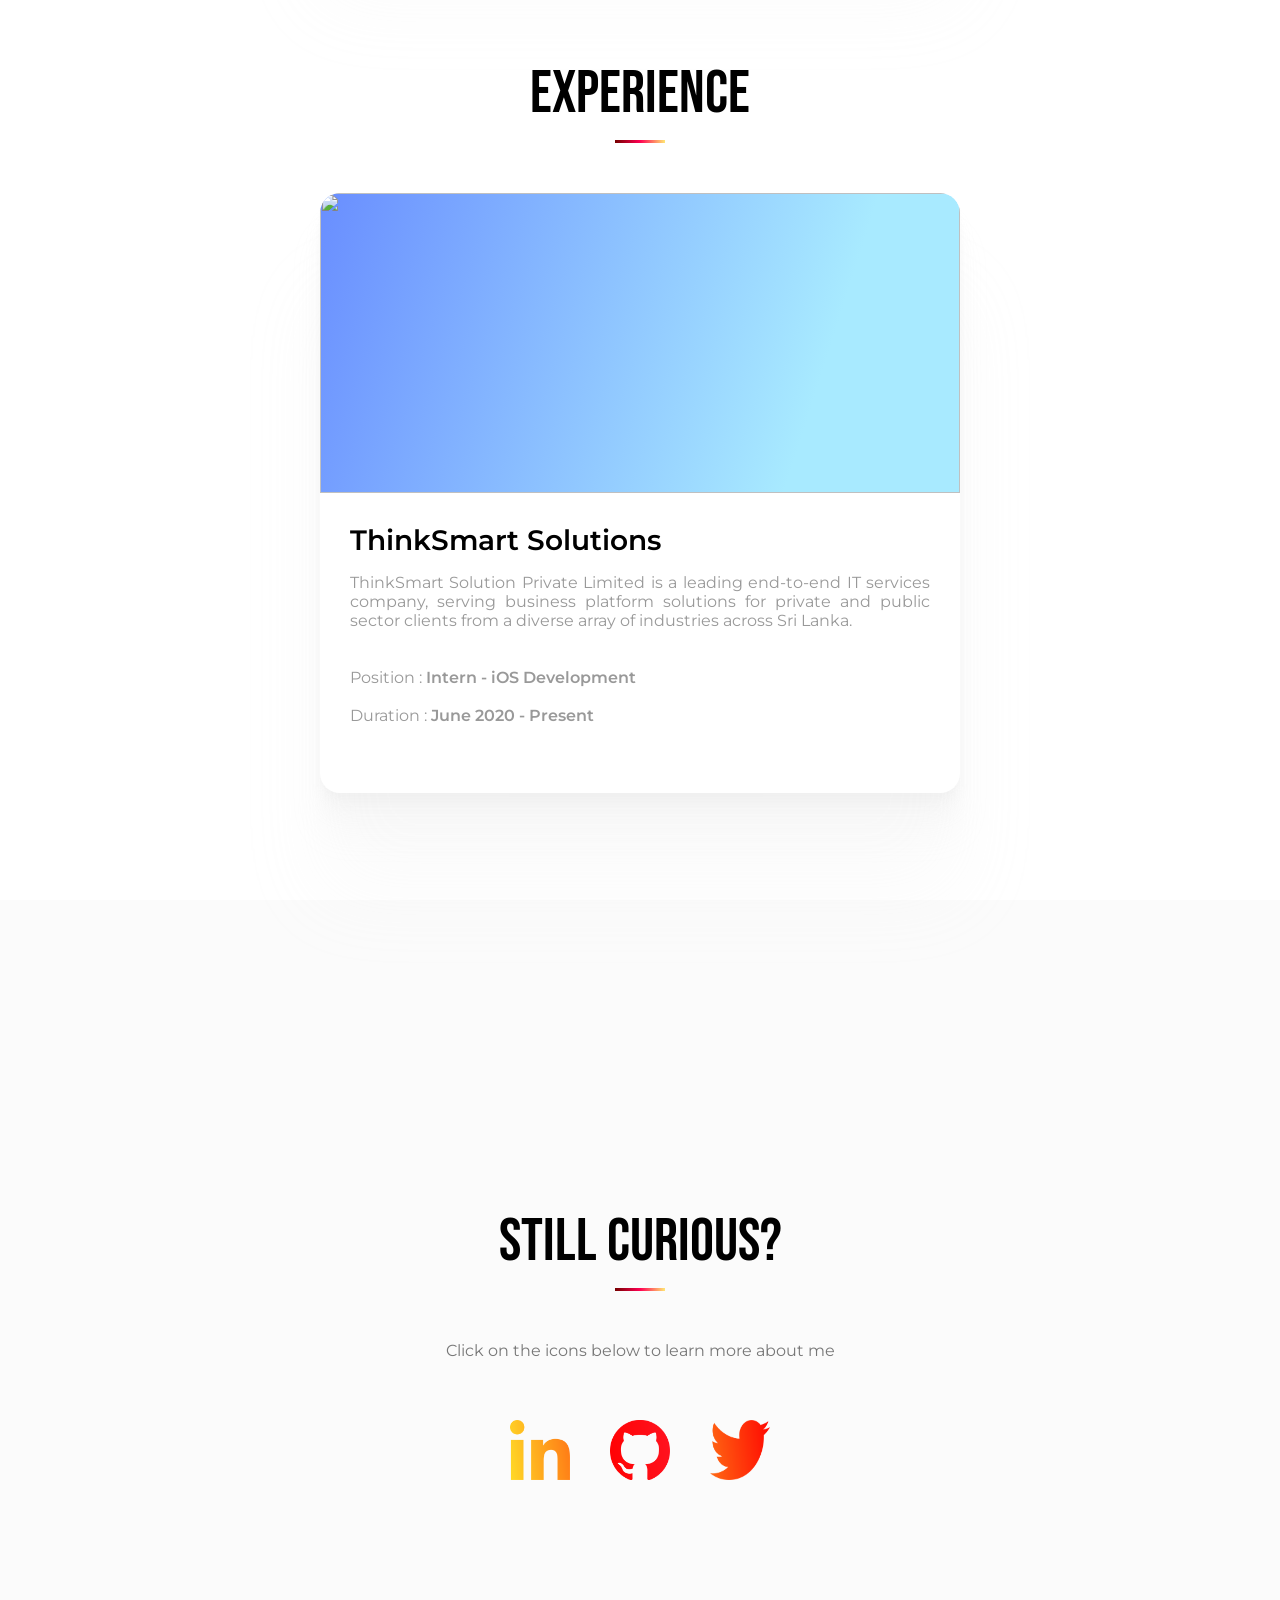
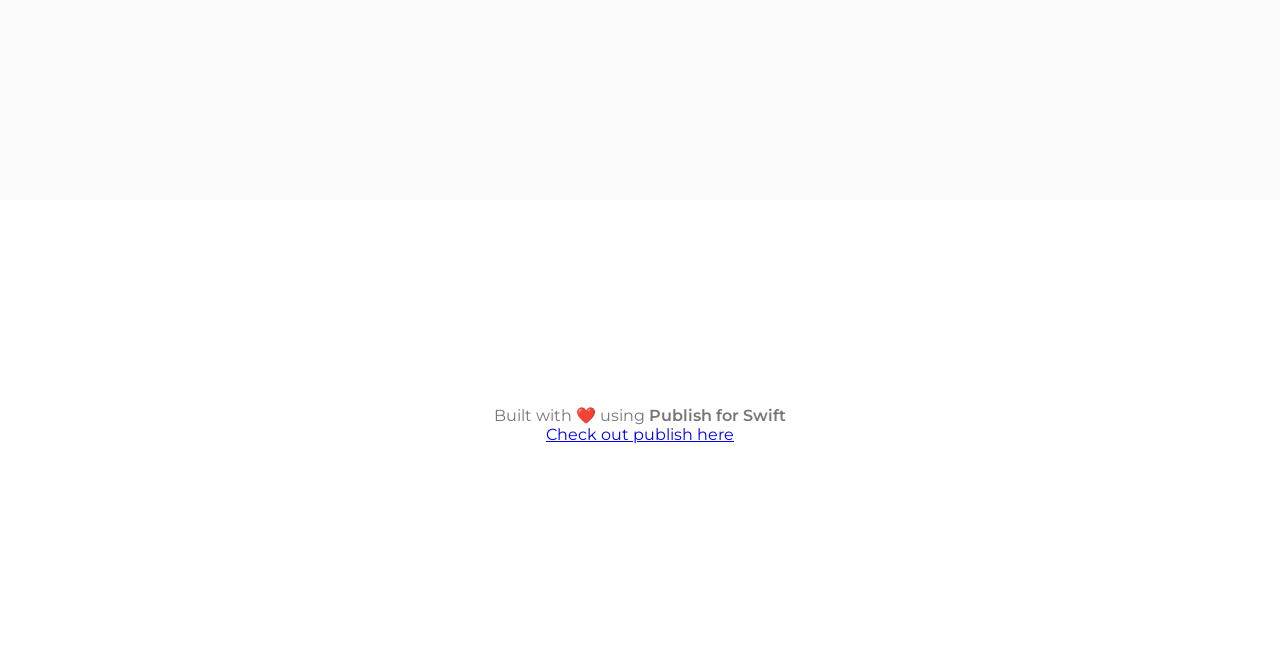
==== commit ba4faad0: "UI changes + image assets" ====
--- a/Output/index.html
+++ b/Output/index.html
@@ -1 +1 @@
-<!DOCTYPE html><html><head><meta charset="UTF-8"/><meta name="og:site_name" content="Visal Rajapakse"/><link rel="canonical" href="https://v15a1.github.io"/><meta name="twitter:url" content="https://v15a1.github.io"/><meta name="og:url" content="https://v15a1.github.io"/><title>Welcome to PersonalPortfolio! | Visal Rajapakse</title><meta name="twitter:title" content="Welcome to PersonalPortfolio! | Visal Rajapakse"/><meta name="og:title" content="Welcome to PersonalPortfolio! | Visal Rajapakse"/><meta name="description"/><meta name="twitter:description"/><meta name="og:description"/><meta name="twitter:card" content="summary"/><link rel="stylesheet" href="/Styles/styles.css" type="text/css"/><link rel="stylesheet" href="https://cdnjs.cloudflare.com/ajax/libs/font-awesome/4.7.0/css/font-awesome.min.css" type="text/css"/><meta name="viewport" content="width=device-width, initial-scale=1.0"/><link rel="shortcut icon" href="/images/favicon.png" type="image/png"/><link rel="alternate" href="/feed.rss" type="application/rss+xml" title="Subscribe to Visal Rajapakse"/></head><body><div id="scrollLine" class="scroll-line gradient"></div><div class="hero-image" id="hero"><div class="hero-details"><div class="name-text">Visal Rajapakse</div><div class="elevator-pitch">SE Undergrad • iOS Developer • UI/UX enthusiast • Front-end enthusiast</div></div></div><div class="about-me"><div class="about-me-center"><div class="content"><div class="title">About me</div><div class="spacer"></div><div>Hey! I'm Visal, a Software Engineering undergrad studying at the Informatics Institute of Technology in Colombo, Sri Lanka affliated with the University of Westminster, England. I show enthusiasm in Front End Development but find myself a little biased towards Mobile Application Development. My eventual career goal is to become a fully fledged and fully furnished iOS application developer. Apart from programming I occassionally draw. You could say I'm a programmer by day and a graphic designer/artist <span class="strike">by night</span> whenever I can afford the time :)</div></div></div></div><div class="title overflowing-title">Skills</div><div class="spacer"></div><div class="skills unselectable"><div class="skill-center"><div class="skillset"><div class="skill"><div><img class="icon" src="/Images/swift.png"/></div><div class="skill-name">Swift</div></div><div class="skill"><div><img class="icon" src="/Images/flutter.png"/></div><div class="skill-name">Flutter</div></div><div class="skill"><div><img class="icon" src="/Images/react.png"/></div><div class="skill-name">React</div></div><div class="skill"><div><img class="icon" src="/Images/android.png"/></div><div class="skill-name">Android</div></div><div class="skill"><div><img class="icon" src="/Images/reactNative.png"/></div><div class="skill-name">React Native</div></div><div class="skill"><div><img class="icon" src="/Images/git.png"/></div><div class="skill-name">Git</div></div><div class="skill"><div><img class="icon" src="/Images/java.png"/></div><div class="skill-name">Java</div></div><div class="skill"><div><img class="icon" src="/Images/python.png"/></div><div class="skill-name">Python</div></div><div class="skill"><div><img class="icon" src="/Images/graphics.png"/></div><div class="skill-name">Graphic • Art • UI/UX</div></div></div></div></div><div class="projects"><div class="projects-center"><div class="title">Projects</div><div class="spacer"></div><div class="project-container"><div class="project"><div class="project-image-holder speculo"><img class="project-thumbnail" src="/Images/speculo.png"/></div><div class="project-content"><div class="project-details"><div><div class="project-title">Speculo</div><div class="project-description">Speculo is an open-source platform that utilizes a Deep Convolution Inverse Graphics Network for indexing faces found in video footage, specifically for CCTV surveillance.</div><div class="button-holder"><a class="link-button speculo-btn" href="https://github.com/MrSupiri/speculo" target="_blank">Go to Github</a></div></div></div></div></div><div class="project"><div class="project-image-holder recyclomedia"><img class="project-thumbnail" src="/Images/recyclomedia.png"/></div><div class="project-content"><div class="project-details"><div><div class="project-title">Recyclomedia</div><div class="project-description">Recyclopedia is a vintage inspired digital platform that aims to save the planet from the pollution which is the major threat to the functioning of earth. Recyclomedia managed to rank within the top 20 worldwide</div><div class="button-holder"><a class="link-button recyclomedia-btn" href="https://github.com/Iconicto/recyclomedia" target="_blank">Go to Github</a></div></div></div></div></div><div class="project"><div class="project-image-holder chari-lake"><img class="project-thumbnail" src="/Images/charilake.png"/></div><div class="project-content"><div class="project-details"><div><div class="project-title">Chari Lake</div><div class="project-description">Recyclopedia is a vintage inspired digital platform that aims to save the planet from the pollution which is the major threat to the functioning of earth. Built for Hack20 organized by Flutter Google</div><div class="button-holder"><a class="link-button chari-lake-btn" href="https://www.charilakehotel.lk" target="_blank">Go to Website</a></div></div></div></div></div></div></div></div><div class="experiences"><div class="experience-center"><div class="title">Experience</div><div class="spacer"></div><div class="experience-container"><div class="experience"><div class="experience-image-holder tss"><img class="experience-thumbnail" src="/Images/tssbg.png"/></div><div class="experience-content"><div class="experience-details"><div><div class="experience-title">ThinkSmart Solutions</div><div class="experience-description">ThinkSmart Solution Private Limited is a leading end-to-end IT services company, serving business platform solutions for private and public sector clients from a diverse array of industries across Sri Lanka.<br/><br/><br/>Position : <span>Intern - iOS Development</span><br/><br/>Duration : <span>June 2020 - Present</span></div></div></div></div></div></div></div></div><div class="check-me-out"><div class="learn-more-holder"><div class="title">Still curious?</div><div class="spacer"></div><div class="content text-center">Click on the icons below to learn more about me</div><div class="link-holder"><a href="https://www.linkedin.com/in/visalrajapakse99/" target="_blank"><img class="item-icon" src="/Images/linkedin.png"/></a><a href="https://github.com/v15a1" target="_blank"><img class="item-icon" src="/Images/github.png"/></a><a href="https://twitter.com/v15a1" target="_blank"><img class="item-icon" src="/Images/twitter.png"/></a></div></div></div><footer class="footer content"><div class="footer-content-holder">Built with ❤️ using <span>Publish for Swift</span><br/><a href="https://github.com/JohnSundell/Publish" target="_blank">Check out publish here</a></div></footer></body><script src="/Scripts/index.js"></script></html>+<!DOCTYPE html><html><head><meta charset="UTF-8"/><meta name="og:site_name" content="Visal Rajapakse"/><link rel="canonical" href="https://v15a1.github.io"/><meta name="twitter:url" content="https://v15a1.github.io"/><meta name="og:url" content="https://v15a1.github.io"/><title>Welcome to PersonalPortfolio! | Visal Rajapakse</title><meta name="twitter:title" content="Welcome to PersonalPortfolio! | Visal Rajapakse"/><meta name="og:title" content="Welcome to PersonalPortfolio! | Visal Rajapakse"/><meta name="description"/><meta name="twitter:description"/><meta name="og:description"/><meta name="twitter:card" content="summary"/><link rel="stylesheet" href="/Styles/styles.css" type="text/css"/><link rel="stylesheet" href="https://cdnjs.cloudflare.com/ajax/libs/font-awesome/4.7.0/css/font-awesome.min.css" type="text/css"/><meta name="viewport" content="width=device-width, initial-scale=1.0"/><link rel="shortcut icon" href="/images/favicon.png" type="image/png"/><link rel="alternate" href="/feed.rss" type="application/rss+xml" title="Subscribe to Visal Rajapakse"/></head><body><div id="scrollLine" class="scroll-line gradient"></div><div class="hero-image" id="hero"><div class="hero-details"><div class="name-text">Visal Rajapakse</div><div class="elevator-pitch">SE Undergrad • iOS Developer • UI/UX enthusiast • Front-end enthusiast</div></div></div><div class="about-me"><div class="about-me-center"><div class="content"><div class="title">About me</div><div class="spacer"></div><div>Hey! I'm Visal, a Software Engineering undergrad studying at the Informatics Institute of Technology in Colombo, Sri Lanka affliated with the University of Westminster, England. I show enthusiasm in Front End Development but find myself a little biased towards Mobile Application Development. My eventual career goal is to become a fully fledged and fully furnished iOS application developer. Apart from programming I occassionally draw. You could say I'm a programmer by day and a graphic designer/artist <span class="strike">by night</span> whenever I can afford the time :)</div></div></div></div><div class="title overflowing-title">Skills</div><div class="spacer"></div><div class="skills unselectable"><div class="skill-center"><div class="skillset"><div class="skill"><div><img class="icon" src="/Images/swift.png"/></div><div class="skill-name">Swift</div></div><div class="skill"><div><img class="icon" src="/Images/flutter.png"/></div><div class="skill-name">Flutter</div></div><div class="skill"><div><img class="icon" src="/Images/react.png"/></div><div class="skill-name">React</div></div><div class="skill"><div><img class="icon" src="/Images/android.png"/></div><div class="skill-name">Android</div></div><div class="skill"><div><img class="icon" src="/Images/reactNative.png"/></div><div class="skill-name">React Native</div></div><div class="skill"><div><img class="icon" src="/Images/git.png"/></div><div class="skill-name">Git</div></div><div class="skill"><div><img class="icon" src="/Images/java.png"/></div><div class="skill-name">Java</div></div><div class="skill"><div><img class="icon" src="/Images/python.png"/></div><div class="skill-name">Python</div></div><div class="skill"><div><img class="icon" src="/Images/graphics.png"/></div><div class="skill-name">Graphics • Art • UI/UX</div></div></div><button onclick="moreSkillsTapped()" id="show-more-button" class="show-more">Show more</button><div id="moreSkills" class="more-skills hidden"><div class="marquee"><ul class="marquee-content"><li>HTML</li><li>CSS</li><li>JavaScript</li><li>TypeScript</li><li>BootStrap</li><li>MaterialUI</li><li>NodeJS</li><li>Firebase</li><li>C</li><li>Figma</li><li>XD</li><li>Affinity Photo</li><li>Affinity Design</li><li>Photoshop</li><li>Lightroom</li><li>FinalCut Pro X</li><li>MongoDB</li><li>MySQL</li><li>NoSQL</li><li>Realm</li><li>GraphQL</li><li>SwiftUI</li><li>Drawing</li><li>Apollo</li></ul></div></div></div></div><div class="projects"><div class="projects-center"><div class="title">Projects</div><div class="spacer"></div><div class="project-container"><div class="project"><div class="project-image-holder speculo"><img class="project-thumbnail" src="/Images/speculo.png"/></div><div class="project-content"><div class="project-details"><div><div class="project-title">Speculo</div><div class="project-description">Speculo is an open-source platform that utilizes a Deep Convolution Inverse Graphics Network for indexing faces found in video footage, specifically for CCTV surveillance.</div><div class="button-holder"><a class="link-button speculo-btn" href="https://github.com/MrSupiri/speculo" target="_blank">Go to Github</a></div></div></div></div></div><div class="project"><div class="project-image-holder recyclomedia"><img class="project-thumbnail" src="/Images/recyclomedia.png"/></div><div class="project-content"><div class="project-details"><div><div class="project-title">Recyclomedia</div><div class="project-description">Recyclopedia is a vintage inspired digital platform that aims to save the planet from the pollution which is the major threat to the functioning of earth. Recyclomedia managed to rank within the top 20 worldwide</div><div class="button-holder"><a class="link-button recyclomedia-btn" href="https://github.com/Iconicto/recyclomedia" target="_blank">Go to Github</a></div></div></div></div></div><div class="project"><div class="project-image-holder chari-lake"><img class="project-thumbnail" src="/Images/charilake.png"/></div><div class="project-content"><div class="project-details"><div><div class="project-title">Chari Lake</div><div class="project-description">Recyclopedia is a vintage inspired digital platform that aims to save the planet from the pollution which is the major threat to the functioning of earth. Built for Hack20 organized by Flutter Google</div><div class="button-holder"><a class="link-button chari-lake-btn" href="https://www.charilakehotel.lk" target="_blank">Go to Website</a></div></div></div></div></div></div></div></div><div class="experiences"><div class="experience-center"><div class="title">Experience</div><div class="spacer"></div><div class="experience-container"><div class="experience"><div class="experience-image-holder tss"><img class="experience-thumbnail" src="/Images/tss.png"/></div><div class="experience-content"><div class="experience-details"><div><div class="experience-title">ThinkSmart Solutions</div><div class="experience-description">ThinkSmart Solution Private Limited is a leading end-to-end IT services company, serving business platform solutions for private and public sector clients from a diverse array of industries across Sri Lanka.<br/><br/><br/>Position : <span>Intern - iOS Development</span><br/><br/>Duration : <span>June 2020 - Present</span></div></div></div></div></div></div></div></div><div class="check-me-out"><div class="learn-more-holder"><div class="title">Still curious?</div><div class="spacer"></div><div class="content text-center">Click on the icons below to learn more about me</div><div class="link-holder"><a href="https://www.linkedin.com/in/visalrajapakse99/" target="_blank"><img class="item-icon" src="/Images/linkedin.png"/></a><a href="https://github.com/v15a1" target="_blank"><img class="item-icon" src="/Images/github.png"/></a><a href="https://twitter.com/v15a1" target="_blank"><img class="item-icon" src="/Images/twitter.png"/></a></div></div></div><footer class="footer content"><div class="footer-content-holder">Built with ❤️ using <span>Publish for Swift</span><br/><a href="https://github.com/JohnSundell/Publish" target="_blank">Check out publish here</a></div></footer></body><script src="/Scripts/index.js"></script></html>
--- a/Styles/styles.css
+++ b/Styles/styles.css
@@ -11,6 +11,12 @@
     padding : 0px;
 }
 
+*::-webkit-scrollbar {
+    -webkit-appearance: none;
+    width: 0;
+    height: 0;
+}
+
 body, html {
     height: 100%;
     -ms-overflow-style: none;
@@ -28,32 +34,29 @@
     
 }
 
-.nav-content{
-    text-align: center;
-    background: #333;
-    height: 80px;
-    width : 50%;
-    margin: auto;
-    font-family: "Montserrat";
-    font-size: 16px;
-}
-
-.nav-items{
-    margin: auto;
-    position: relative;
-    left: 50%;
-    top: 50%;
-    transform: translate(-50%, -50%);
-}
-
-.nav-link{
-    width: 100px;
-}
+.scroll-line{
+    height: 8px;
+    position: fixed;
+/*    width: 100%;*/
+    top: 0;
+    left: 0;
+    z-index: 2;
+}
+
+.gradient{
+    background-image: linear-gradient(to right,#ffe773,#ff0052,#750000);
+}
+
+.solid{
+    background : #FFD600;
+}
+
 
 /*Hero*/
 .hero-image {
     background-image: linear-gradient(to top right,#750000,#ff0052,#ffe773);
     height: 100%;
+    min-height: 300px;
     background-position: center;
     background-repeat: no-repeat;
     background-size: cover;
@@ -83,7 +86,12 @@
 .about-me{
     height : 100%;
     background : #fbfbfb;
-
+    min-height: 300px;
+}
+
+.strike{
+    text-decoration: line-through;
+    font-weight: 100;
 }
 
 .about-me-center{
@@ -172,10 +180,10 @@
     0 2.8px 2.2px rgba(219, 219, 219, 0.034),
     0 6.7px 5.3px rgba(219, 219, 219, 0.048),
     0 12.5px 10px rgba(219, 219, 219, 0.06),
-  0 22.3px 17.9px rgba(219, 219, 219, 0.072),
-  0 41.8px 33.4px rgba(219, 219, 219, 0.086),
-     0 100px 80px rgba(219, 219, 219, 0.12)
-  ;
+    0 22.3px 17.9px rgba(219, 219, 219, 0.072),
+    0 41.8px 33.4px rgba(219, 219, 219, 0.086),
+    0 100px 80px rgba(219, 219, 219, 0.12)
+    ;
 }
 
 .project-image-holder{
@@ -242,10 +250,87 @@
     cursor: pointer;
 }
 
+/*Experience*/
+.experiences{
+    height: auto;
+    min-height : 100%;
+    display: flex;
+    align-items: center;
+    justify-content: center;
+}
+
+.experience-center{
+    margin : 50px;
+    width: 50%;
+}
+
+.experience-container{
+    height: auto;
+}
+
+.experience{
+    height: 600px;
+    /*    width : 500px;*/
+    border-radius : 20px;
+    background: white;
+    flex-wrap: wrap;
+    flex-direction: column;
+    overflow : hidden;
+    margin-bottom: 50px;
+    box-shadow:
+    0 2.8px 2.2px rgba(219, 219, 219, 0.034),
+    0 6.7px 5.3px rgba(219, 219, 219, 0.048),
+    0 12.5px 10px rgba(219, 219, 219, 0.06),
+    0 22.3px 17.9px rgba(219, 219, 219, 0.072),
+    0 41.8px 33.4px rgba(219, 219, 219, 0.086),
+    0 100px 80px rgba(219, 219, 219, 0.12)
+    ;
+}
+
+.experience-image-holder{
+    background: #555;
+    /*    flex: 50%;*/
+    height: 50%;
+    display: flex;
+    justify-content: center;
+    align-items: center;
+    border-radius: 20px 20px 0 0;
+}
+
+.experience-thumbnail{
+    height:100%;
+    width:100%;
+    object-fit: cover;
+}
+
+.experience-content{
+    flex: 50%;
+}
+
+.experience-details{
+    margin : 30px;
+    height: 80%;
+    position: relative;
+}
+
+.experience-description{
+    font-family: "Montserrat";
+    color: #999;
+    font-size: 16px;
+    margin-top : 16px;
+    text-align: justify;
+}
+
+.experience-title{
+    font-family: "Montserrat";
+    font-weight: 600;
+    font-size: 28px;
+}
 /*Check me out*/
 .check-me-out{
     height: 100%;
     display : flex;
+    background : #fbfbfb;
     justify-content: center;
     align-items: center;
     text-align: center;
@@ -271,7 +356,6 @@
 /*Footer*/
 .footer{
     height:50%;
-    background: #fbfbfb;
     display : flex;
     justify-content: center;
     align-items: center;
@@ -299,6 +383,12 @@
 
 .chari-lake{
     background: linear-gradient(246.98deg, #242E87 0%, #74E6FF 100%);
+}
+
+/*Experience names*/
+.tss{
+    background: linear-gradient(107.72deg, #698EFF 0%, #A8EAFF 76.07%), linear-gradient(180deg, rgba(255, 255, 255, 0.18) 0%, rgba(255, 255, 255, 0) 100%);
+    /*    background-image: url('Images/tssbg.png');*/
 }
 
 /*Button Styles*/
@@ -343,28 +433,41 @@
         margin: 50px;
         width: 500px;
     }
+    
+    .odd:nth-of-type(odd) { order: 0; }
+    
 }
 
 @media (max-width: 800px) {
-  .skills{
-      height: auto;
-  }
-  
-  .project{
-      height: 700px;
-      width : 300px;
-      margin-bottom: 50px;
-  }
-  
-  .projects-center{
-      margin: 50px;
-      width: 300px;
-  }
-  
-  .about-me-center{
-      left: 30%;
-      transform: translate(-22%, -50%);
-  }
+    .skills{
+        height: auto;
+    }
+    
+    .project{
+        height: 700px;
+        width : 300px;
+        margin-bottom: 50px;
+    }
+    
+    .projects-center{
+        margin: 50px;
+        width: 300px;
+    }
+    .experience{
+        height: auto;
+        width : 300px;
+        margin-bottom: 50px;
+    }
+    
+    .experience-center{
+        margin: 50px;
+        width: 300px;
+    }
+    
+    .about-me-center{
+        left: 30%;
+        transform: translate(-22%, -50%);
+    }
 }
 
 @media(max-width: 700px){
@@ -373,7 +476,7 @@
     }
     
     .skillset {
-      flex-direction: column;
+        flex-direction: column;
     }
 }
 
@@ -423,3 +526,5 @@
     user-select: none;
 }
 
+.odd:nth-of-type(odd) { order: 1; }
+
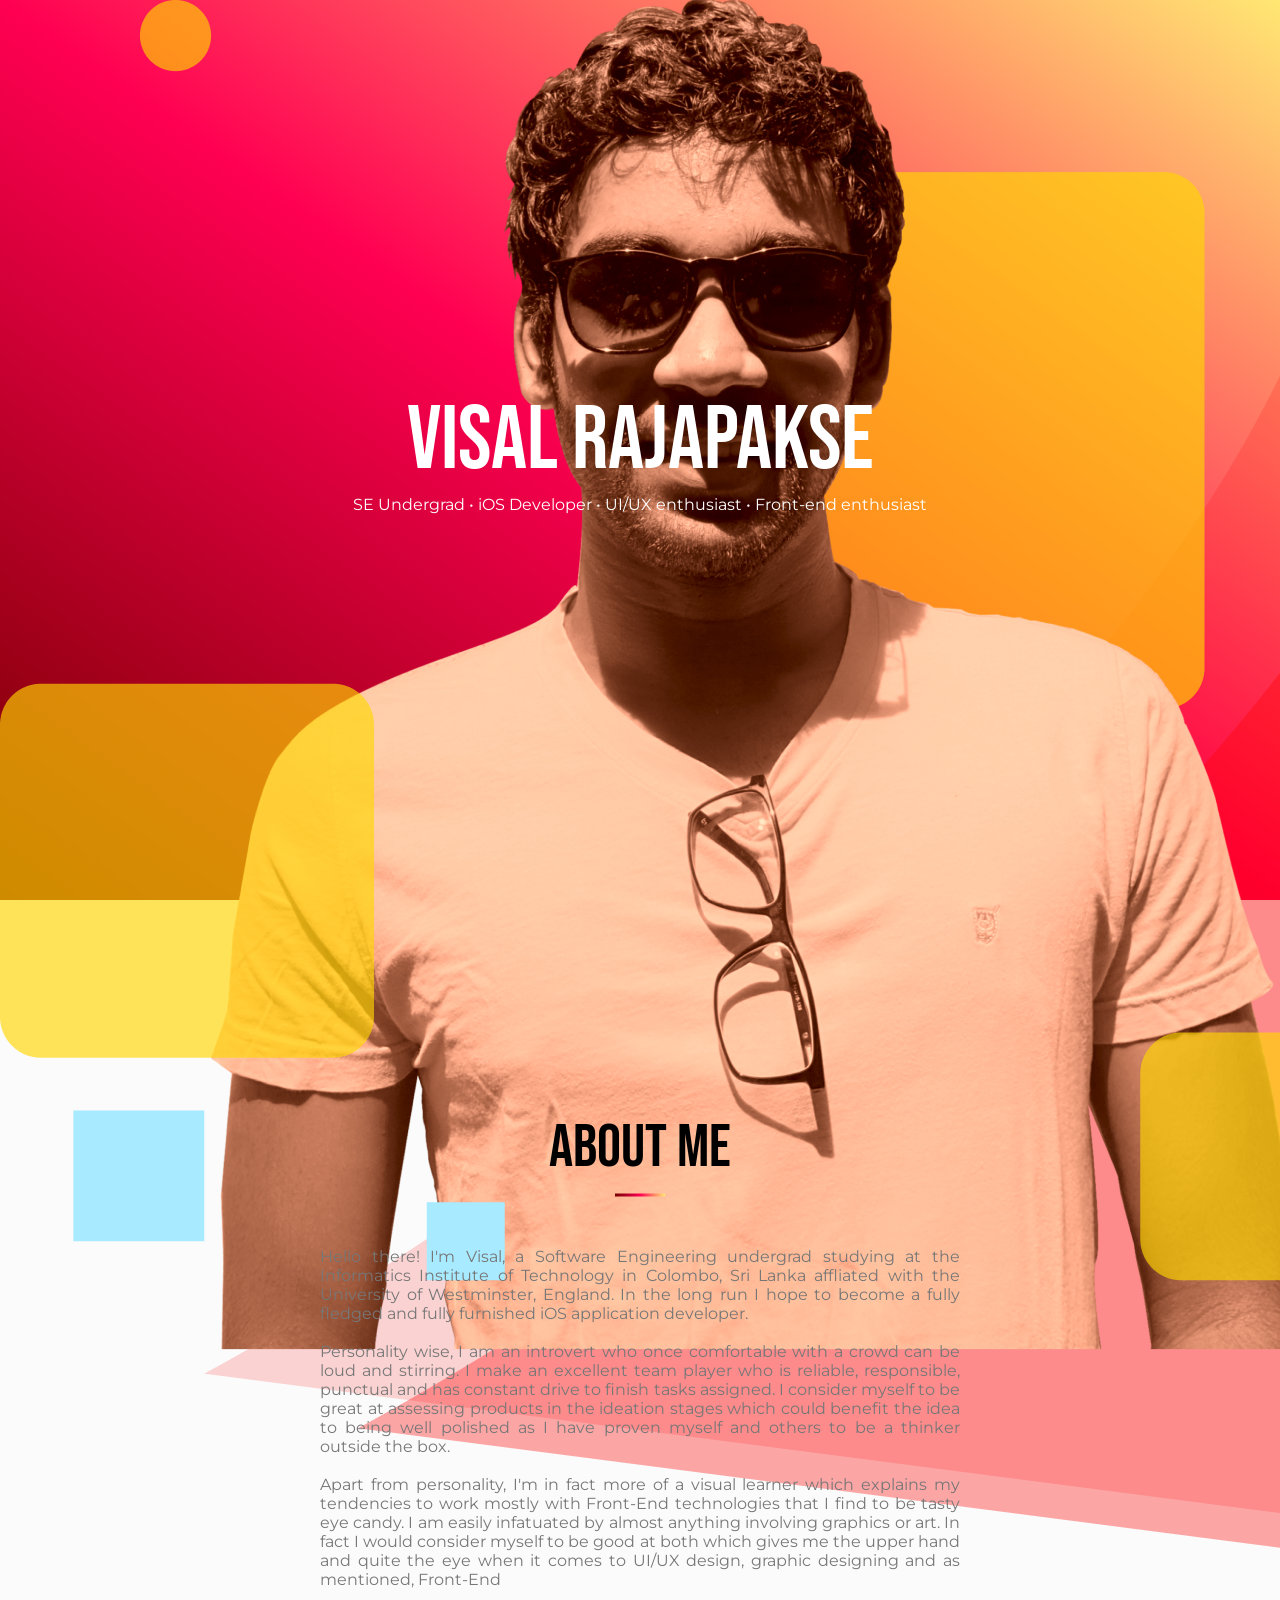
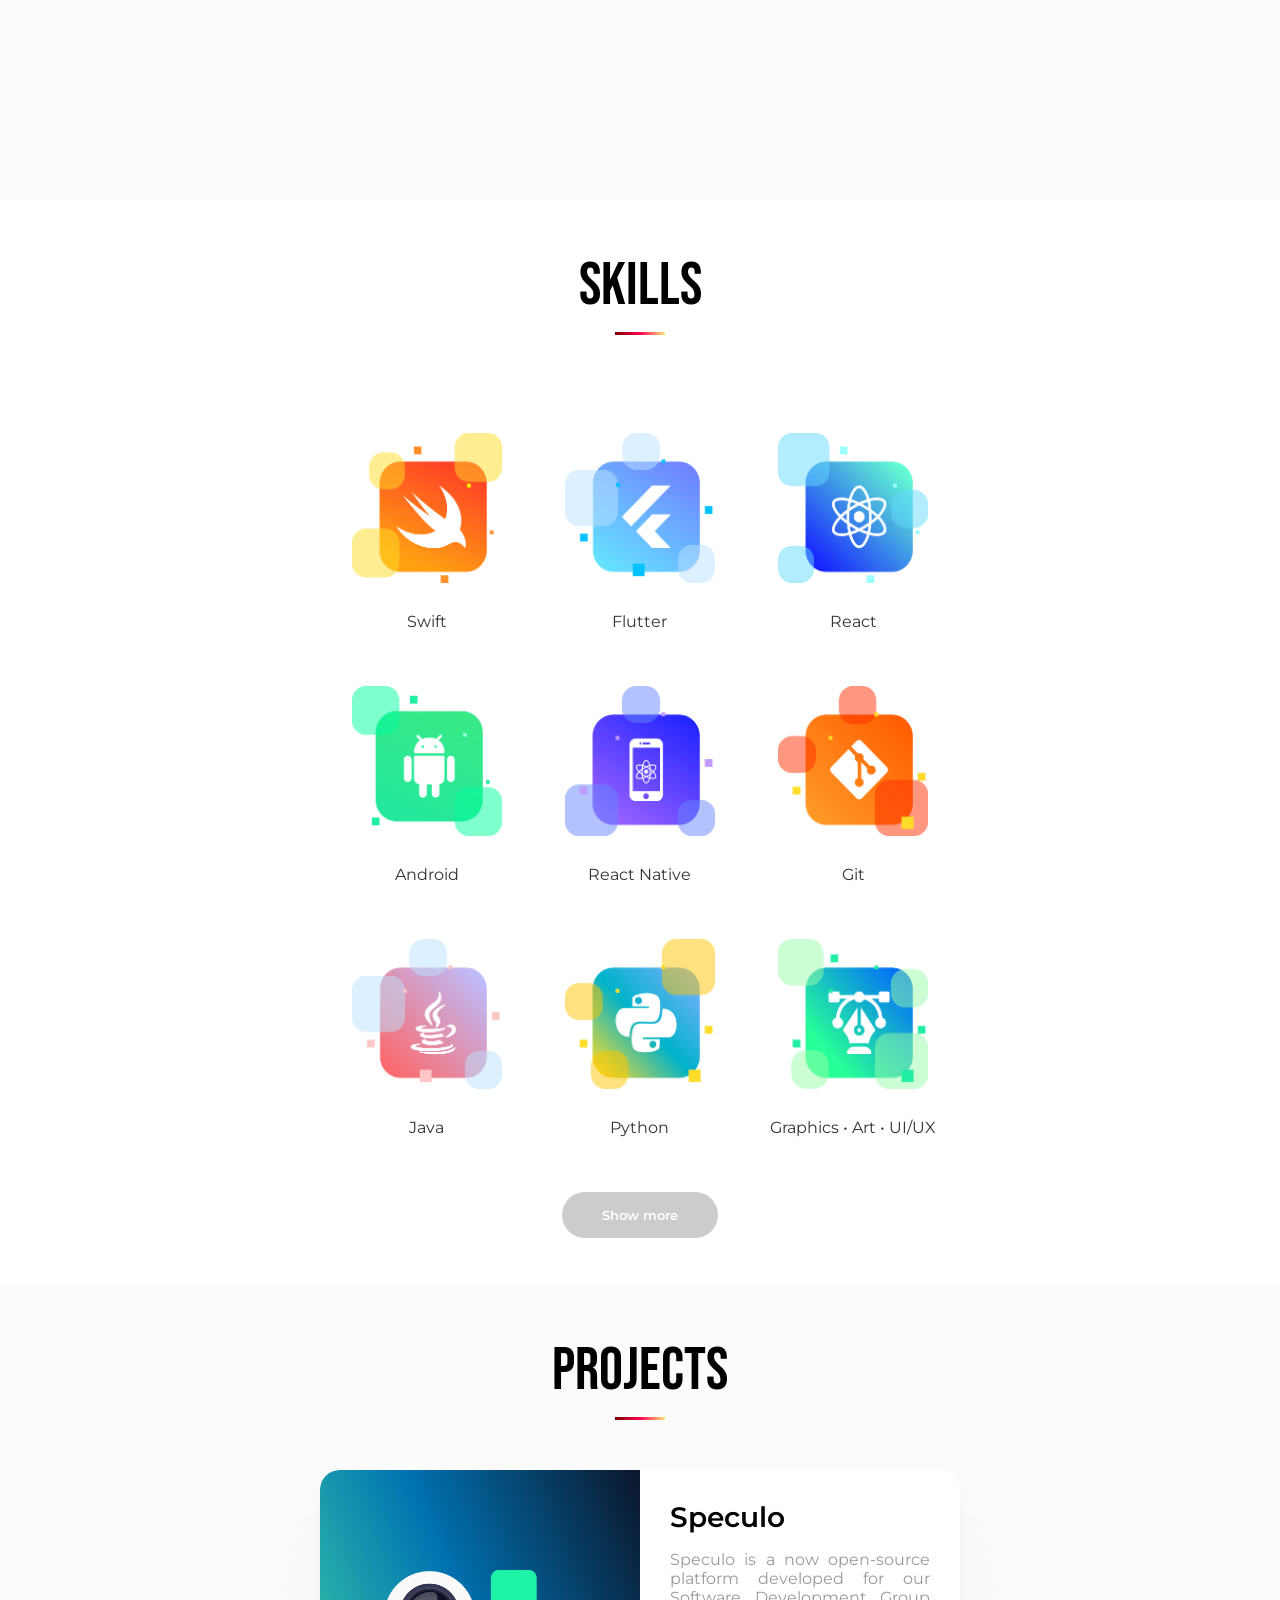
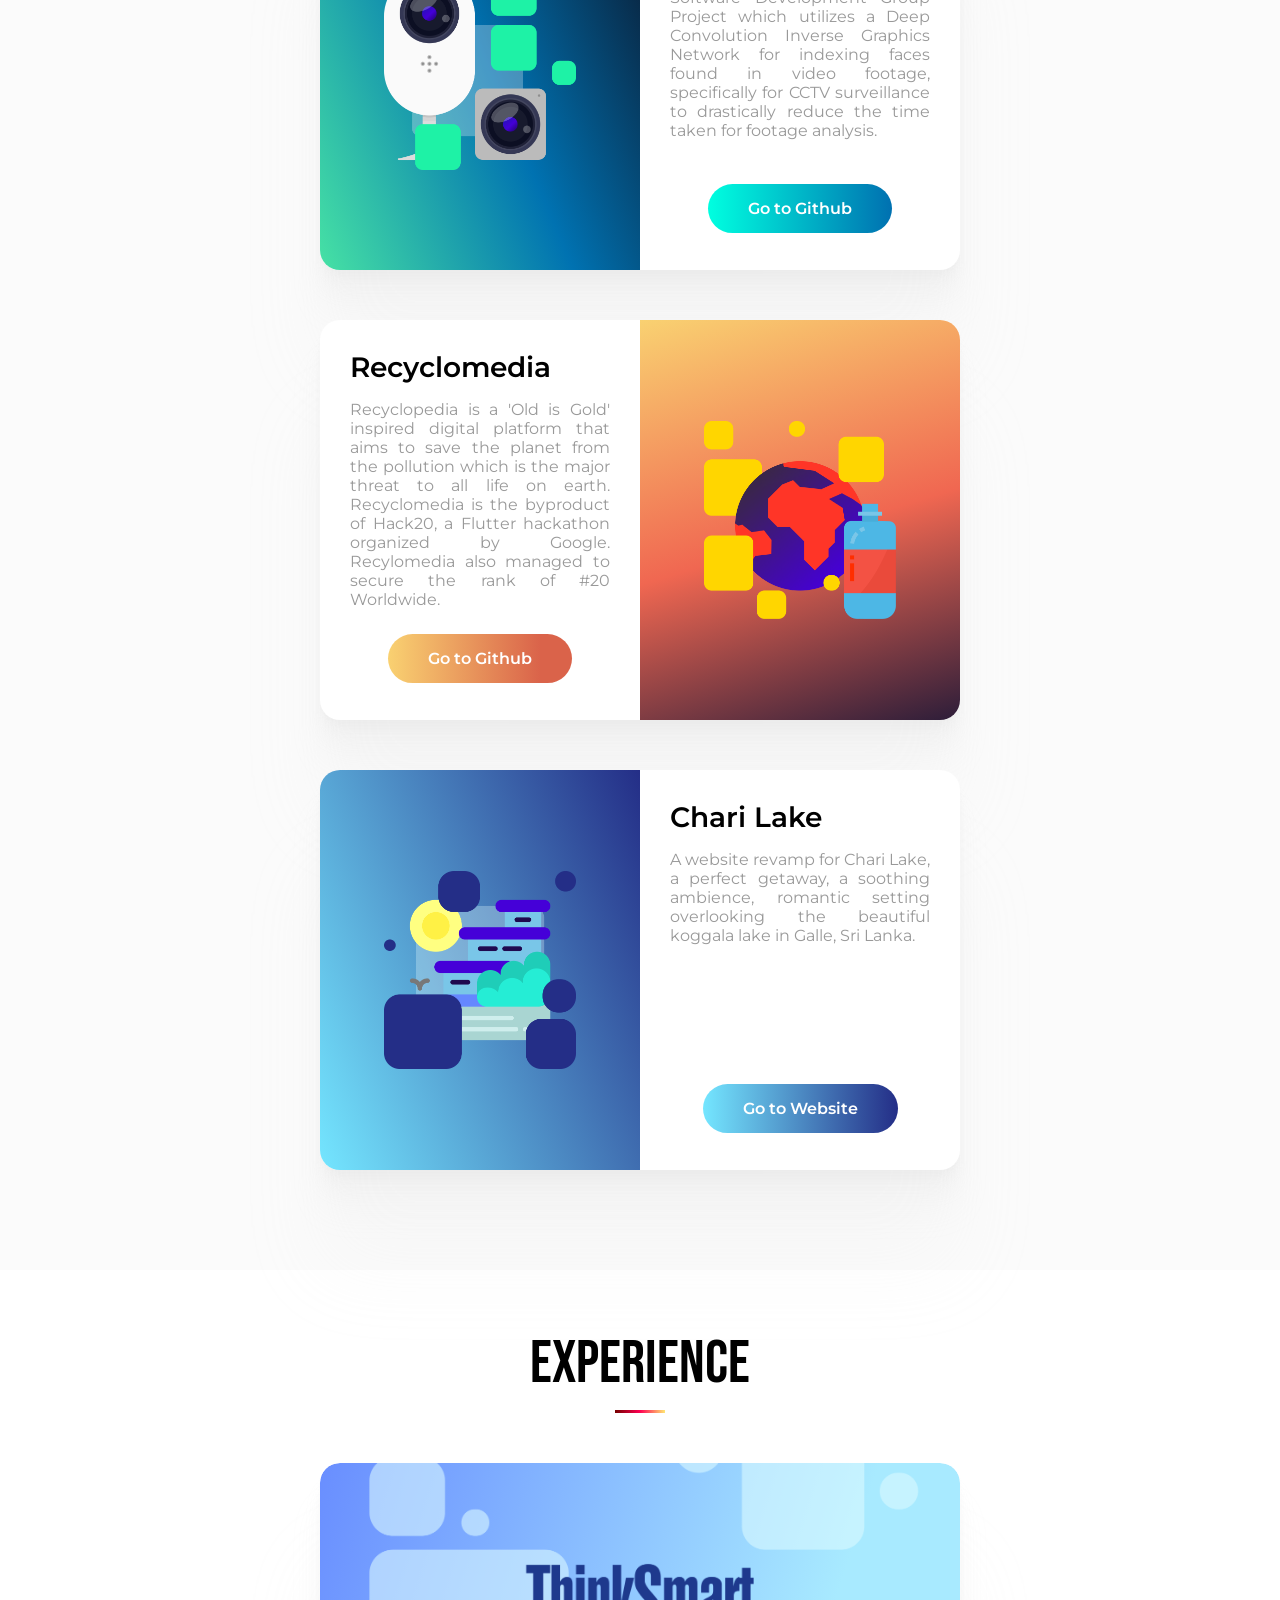
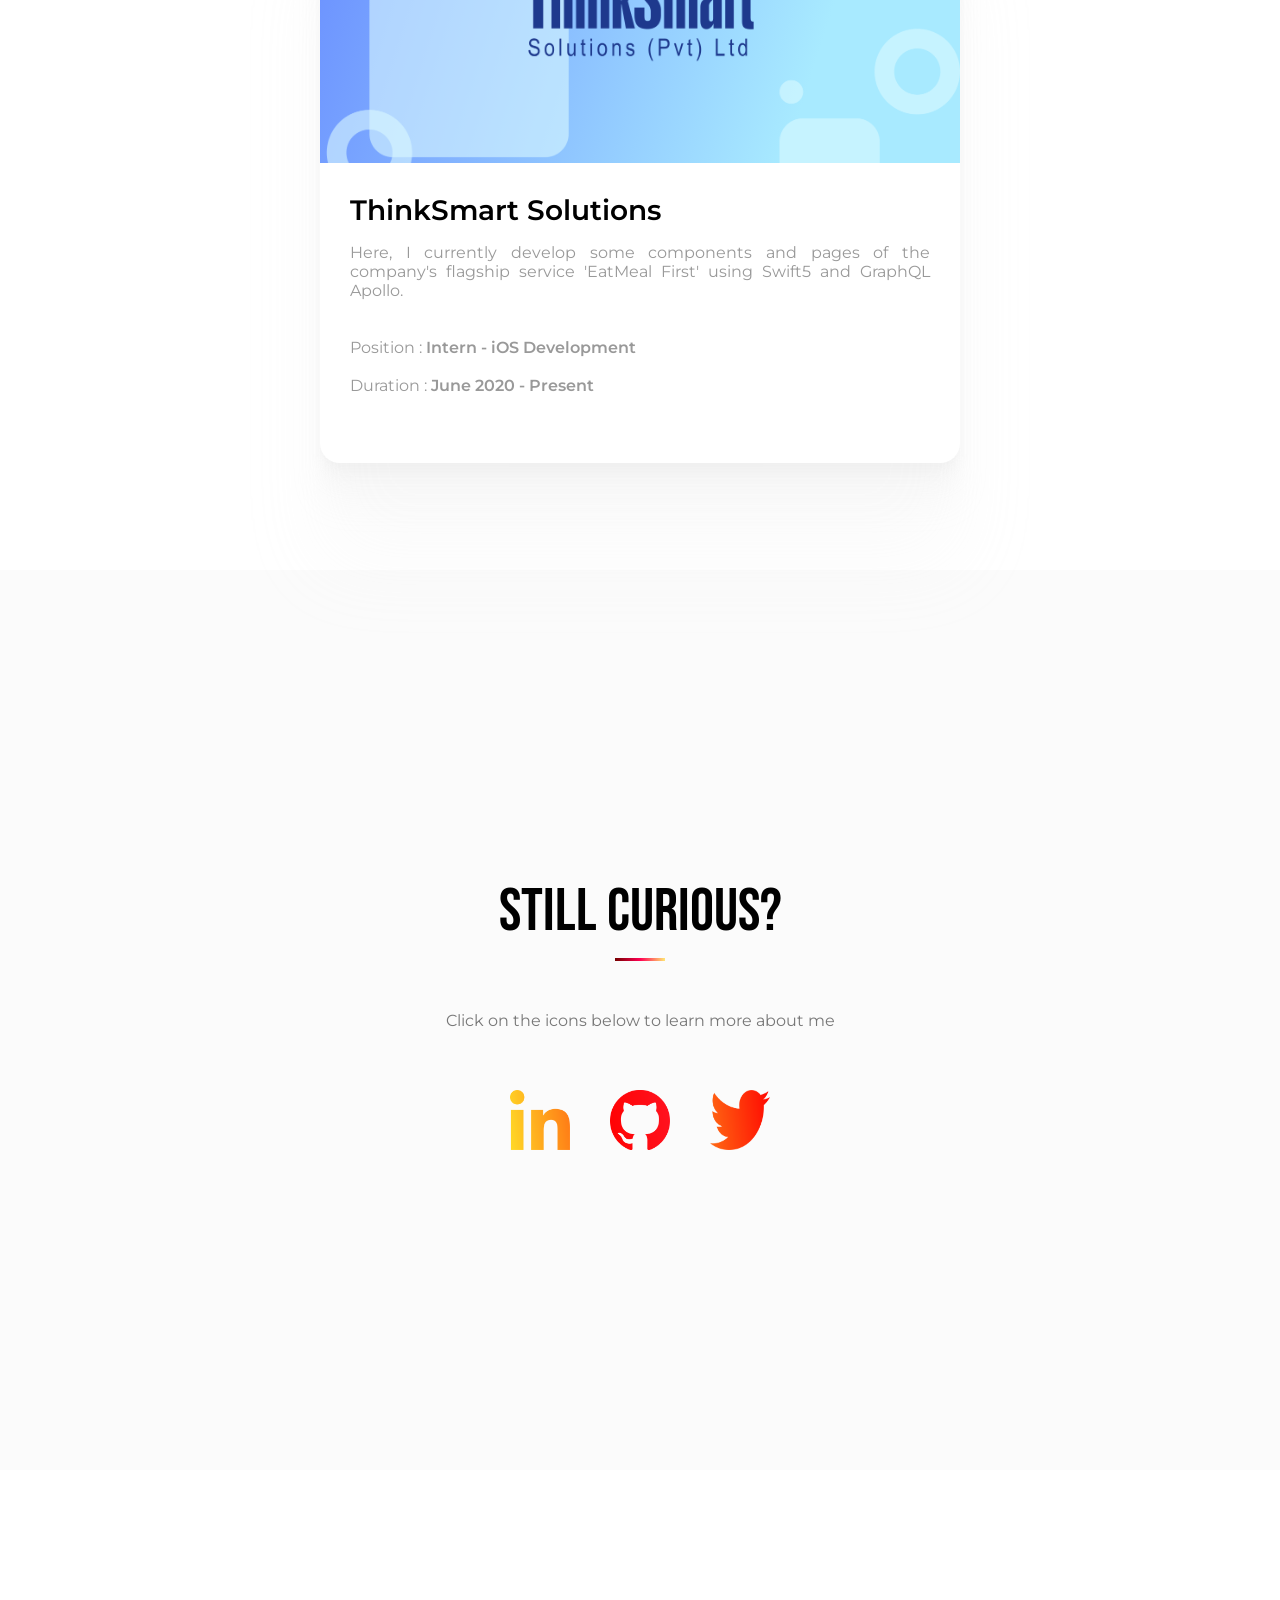
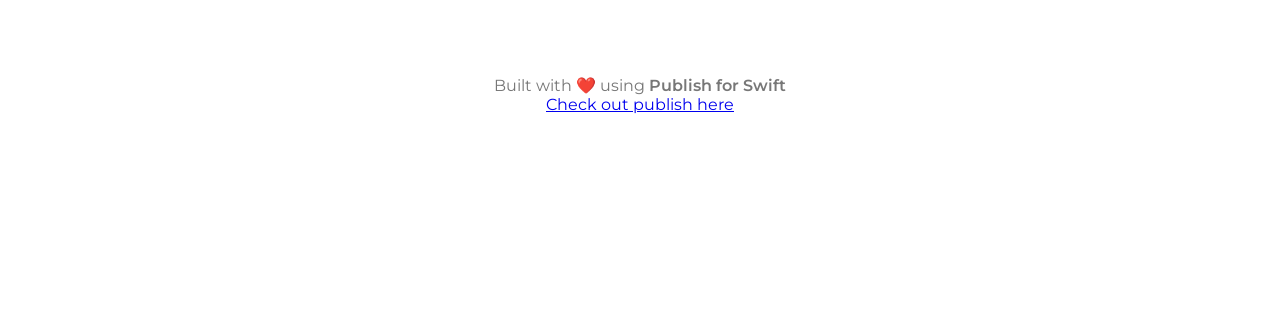
==== commit 9e0efe83: "added hero image" ====
--- a/Output/index.html
+++ b/Output/index.html
@@ -1 +1 @@
-<!DOCTYPE html><html><head><meta charset="UTF-8"/><meta name="og:site_name" content="Visal Rajapakse"/><link rel="canonical" href="https://v15a1.github.io"/><meta name="twitter:url" content="https://v15a1.github.io"/><meta name="og:url" content="https://v15a1.github.io"/><title>Welcome to PersonalPortfolio! | Visal Rajapakse</title><meta name="twitter:title" content="Welcome to PersonalPortfolio! | Visal Rajapakse"/><meta name="og:title" content="Welcome to PersonalPortfolio! | Visal Rajapakse"/><meta name="description"/><meta name="twitter:description"/><meta name="og:description"/><meta name="twitter:card" content="summary"/><link rel="stylesheet" href="/Styles/styles.css" type="text/css"/><link rel="stylesheet" href="https://cdnjs.cloudflare.com/ajax/libs/font-awesome/4.7.0/css/font-awesome.min.css" type="text/css"/><meta name="viewport" content="width=device-width, initial-scale=1.0"/><link rel="shortcut icon" href="/images/favicon.png" type="image/png"/><link rel="alternate" href="/feed.rss" type="application/rss+xml" title="Subscribe to Visal Rajapakse"/></head><body><div id="scrollLine" class="scroll-line gradient"></div><div class="hero-image" id="hero"><div class="hero-details"><div class="name-text">Visal Rajapakse</div><div class="elevator-pitch">SE Undergrad • iOS Developer • UI/UX enthusiast • Front-end enthusiast</div></div></div><div class="about-me"><div class="about-me-center"><div class="content"><div class="title">About me</div><div class="spacer"></div><div>Hey! I'm Visal, a Software Engineering undergrad studying at the Informatics Institute of Technology in Colombo, Sri Lanka affliated with the University of Westminster, England. I show enthusiasm in Front End Development but find myself a little biased towards Mobile Application Development. My eventual career goal is to become a fully fledged and fully furnished iOS application developer. Apart from programming I occassionally draw. You could say I'm a programmer by day and a graphic designer/artist <span class="strike">by night</span> whenever I can afford the time :)</div></div></div></div><div class="title overflowing-title">Skills</div><div class="spacer"></div><div class="skills unselectable"><div class="skill-center"><div class="skillset"><div class="skill"><div><img class="icon" src="/Images/swift.png"/></div><div class="skill-name">Swift</div></div><div class="skill"><div><img class="icon" src="/Images/flutter.png"/></div><div class="skill-name">Flutter</div></div><div class="skill"><div><img class="icon" src="/Images/react.png"/></div><div class="skill-name">React</div></div><div class="skill"><div><img class="icon" src="/Images/android.png"/></div><div class="skill-name">Android</div></div><div class="skill"><div><img class="icon" src="/Images/reactNative.png"/></div><div class="skill-name">React Native</div></div><div class="skill"><div><img class="icon" src="/Images/git.png"/></div><div class="skill-name">Git</div></div><div class="skill"><div><img class="icon" src="/Images/java.png"/></div><div class="skill-name">Java</div></div><div class="skill"><div><img class="icon" src="/Images/python.png"/></div><div class="skill-name">Python</div></div><div class="skill"><div><img class="icon" src="/Images/graphics.png"/></div><div class="skill-name">Graphics • Art • UI/UX</div></div></div><button onclick="moreSkillsTapped()" id="show-more-button" class="show-more">Show more</button><div id="moreSkills" class="more-skills hidden"><div class="marquee"><ul class="marquee-content"><li>HTML</li><li>CSS</li><li>JavaScript</li><li>TypeScript</li><li>BootStrap</li><li>MaterialUI</li><li>NodeJS</li><li>Firebase</li><li>C</li><li>Figma</li><li>XD</li><li>Affinity Photo</li><li>Affinity Design</li><li>Photoshop</li><li>Lightroom</li><li>FinalCut Pro X</li><li>MongoDB</li><li>MySQL</li><li>NoSQL</li><li>Realm</li><li>GraphQL</li><li>SwiftUI</li><li>Drawing</li><li>Apollo</li></ul></div></div></div></div><div class="projects"><div class="projects-center"><div class="title">Projects</div><div class="spacer"></div><div class="project-container"><div class="project"><div class="project-image-holder speculo"><img class="project-thumbnail" src="/Images/speculo.png"/></div><div class="project-content"><div class="project-details"><div><div class="project-title">Speculo</div><div class="project-description">Speculo is an open-source platform that utilizes a Deep Convolution Inverse Graphics Network for indexing faces found in video footage, specifically for CCTV surveillance.</div><div class="button-holder"><a class="link-button speculo-btn" href="https://github.com/MrSupiri/speculo" target="_blank">Go to Github</a></div></div></div></div></div><div class="project"><div class="project-image-holder recyclomedia"><img class="project-thumbnail" src="/Images/recyclomedia.png"/></div><div class="project-content"><div class="project-details"><div><div class="project-title">Recyclomedia</div><div class="project-description">Recyclopedia is a vintage inspired digital platform that aims to save the planet from the pollution which is the major threat to the functioning of earth. Recyclomedia managed to rank within the top 20 worldwide</div><div class="button-holder"><a class="link-button recyclomedia-btn" href="https://github.com/Iconicto/recyclomedia" target="_blank">Go to Github</a></div></div></div></div></div><div class="project"><div class="project-image-holder chari-lake"><img class="project-thumbnail" src="/Images/charilake.png"/></div><div class="project-content"><div class="project-details"><div><div class="project-title">Chari Lake</div><div class="project-description">Recyclopedia is a vintage inspired digital platform that aims to save the planet from the pollution which is the major threat to the functioning of earth. Built for Hack20 organized by Flutter Google</div><div class="button-holder"><a class="link-button chari-lake-btn" href="https://www.charilakehotel.lk" target="_blank">Go to Website</a></div></div></div></div></div></div></div></div><div class="experiences"><div class="experience-center"><div class="title">Experience</div><div class="spacer"></div><div class="experience-container"><div class="experience"><div class="experience-image-holder tss"><img class="experience-thumbnail" src="/Images/tss.png"/></div><div class="experience-content"><div class="experience-details"><div><div class="experience-title">ThinkSmart Solutions</div><div class="experience-description">ThinkSmart Solution Private Limited is a leading end-to-end IT services company, serving business platform solutions for private and public sector clients from a diverse array of industries across Sri Lanka.<br/><br/><br/>Position : <span>Intern - iOS Development</span><br/><br/>Duration : <span>June 2020 - Present</span></div></div></div></div></div></div></div></div><div class="check-me-out"><div class="learn-more-holder"><div class="title">Still curious?</div><div class="spacer"></div><div class="content text-center">Click on the icons below to learn more about me</div><div class="link-holder"><a href="https://www.linkedin.com/in/visalrajapakse99/" target="_blank"><img class="item-icon" src="/Images/linkedin.png"/></a><a href="https://github.com/v15a1" target="_blank"><img class="item-icon" src="/Images/github.png"/></a><a href="https://twitter.com/v15a1" target="_blank"><img class="item-icon" src="/Images/twitter.png"/></a></div></div></div><footer class="footer content"><div class="footer-content-holder">Built with ❤️ using <span>Publish for Swift</span><br/><a href="https://github.com/JohnSundell/Publish" target="_blank">Check out publish here</a></div></footer></body><script src="/Scripts/index.js"></script></html>+<!DOCTYPE html><html><head><meta charset="UTF-8"/><meta name="og:site_name" content="Visal Rajapakse"/><link rel="canonical" href="https://v15a1.github.io"/><meta name="twitter:url" content="https://v15a1.github.io"/><meta name="og:url" content="https://v15a1.github.io"/><title>Welcome to PersonalPortfolio! | Visal Rajapakse</title><meta name="twitter:title" content="Welcome to PersonalPortfolio! | Visal Rajapakse"/><meta name="og:title" content="Welcome to PersonalPortfolio! | Visal Rajapakse"/><meta name="description"/><meta name="twitter:description"/><meta name="og:description"/><meta name="twitter:card" content="summary"/><link rel="stylesheet" href="/Styles/styles.css" type="text/css"/><link rel="stylesheet" href="https://cdnjs.cloudflare.com/ajax/libs/font-awesome/4.7.0/css/font-awesome.min.css" type="text/css"/><meta name="viewport" content="width=device-width, initial-scale=1.0"/><link rel="shortcut icon" href="/images/favicon.png" type="image/png"/><link rel="alternate" href="/feed.rss" type="application/rss+xml" title="Subscribe to Visal Rajapakse"/></head><body><div id="scrollLine" class="scroll-line gradient"></div><div class="hero-image" id="hero"><div class="hero-details"><div class="name-text">Visal Rajapakse</div><div class="elevator-pitch">SE Undergrad • iOS Developer • UI/UX enthusiast • Front-end enthusiast</div></div><img class="hero-src" src="Images/visal.png"/></div><div class="about-me"><div class="about-me-center"><div class="content"><div class="title">About me</div><div class="spacer"></div><div>Hello there! I'm Visal, a Software Engineering undergrad studying at the Informatics Institute of Technology in Colombo, Sri Lanka affliated with the University of Westminster, England. In the long run I hope to become a fully fledged and fully furnished iOS application developer.<br/><br/>Personality wise, I am an introvert who once comfortable with a crowd can be loud and stirring. I make an excellent team player who is reliable, responsible, punctual and has constant drive to finish tasks assigned. I consider myself to be great at assessing products in the ideation stages which could benefit the idea to being well polished as I have proven myself and others to be a thinker outside the box.<br/><br/>Apart from personality, I'm in fact more of a visual learner which explains my tendencies to work mostly with Front-End technologies that I find to be tasty eye candy. I am easily infatuated by almost anything involving graphics or art. In fact I would consider myself to be good at both which gives me the upper hand and quite the eye when it comes to UI/UX design, graphic designing and as mentioned, Front-End</div></div></div></div><div class="title overflowing-title">Skills</div><div class="spacer"></div><div class="skills unselectable"><div class="skill-center"><div class="skillset"><div class="skill"><div><img class="icon" src="/Images/swift.png"/></div><div class="skill-name">Swift</div></div><div class="skill"><div><img class="icon" src="/Images/flutter.png"/></div><div class="skill-name">Flutter</div></div><div class="skill"><div><img class="icon" src="/Images/react.png"/></div><div class="skill-name">React</div></div><div class="skill"><div><img class="icon" src="/Images/android.png"/></div><div class="skill-name">Android</div></div><div class="skill"><div><img class="icon" src="/Images/reactNative.png"/></div><div class="skill-name">React Native</div></div><div class="skill"><div><img class="icon" src="/Images/git.png"/></div><div class="skill-name">Git</div></div><div class="skill"><div><img class="icon" src="/Images/java.png"/></div><div class="skill-name">Java</div></div><div class="skill"><div><img class="icon" src="/Images/python.png"/></div><div class="skill-name">Python</div></div><div class="skill"><div><img class="icon" src="/Images/graphics.png"/></div><div class="skill-name">Graphics • Art • UI/UX</div></div></div><button onclick="moreSkillsTapped()" id="show-more-button" class="show-more">Show more</button><div id="moreSkills" class="more-skills hidden"><div class="marquee"><ul class="marquee-content"><li>HTML</li><li>CSS</li><li>JavaScript</li><li>TypeScript</li><li>BootStrap</li><li>MaterialUI</li><li>NodeJS</li><li>Firebase</li><li>C</li><li>Figma</li><li>XD</li><li>Affinity Photo</li><li>Affinity Design</li><li>Photoshop</li><li>Lightroom</li><li>FinalCut Pro X</li><li>MongoDB</li><li>MySQL</li><li>NoSQL</li><li>Realm</li><li>GraphQL</li><li>SwiftUI</li><li>Drawing</li><li>Apollo</li></ul></div></div></div></div><div class="projects"><div class="projects-center"><div class="title">Projects</div><div class="spacer"></div><div class="project-container"><div class="project"><div class="project-image-holder speculo"><img class="project-thumbnail" src="/Images/speculo.png"/></div><div class="project-content"><div class="project-details"><div><div class="project-title">Speculo</div><div class="project-description">Speculo is a now open-source platform developed for our Software Development Group Project which utilizes a Deep Convolution Inverse Graphics Network for indexing faces found in video footage, specifically for CCTV surveillance to drastically reduce the time taken for footage analysis.</div><div class="button-holder"><a class="link-button speculo-btn" href="https://github.com/MrSupiri/speculo" target="_blank">Go to Github</a></div></div></div></div></div><div class="project"><div class="project-image-holder recyclomedia"><img class="project-thumbnail" src="/Images/recyclomedia.png"/></div><div class="project-content"><div class="project-details"><div><div class="project-title">Recyclomedia</div><div class="project-description">Recyclopedia is a 'Old is Gold' inspired digital platform that aims to save the planet from the pollution which is the major threat to all life on earth. Recyclomedia is the byproduct of Hack20, a Flutter hackathon organized by Google. Recylomedia also managed to secure the rank of #20 Worldwide.</div><div class="button-holder"><a class="link-button recyclomedia-btn" href="https://github.com/Iconicto/recyclomedia" target="_blank">Go to Github</a></div></div></div></div></div><div class="project"><div class="project-image-holder chari-lake"><img class="project-thumbnail" src="/Images/charilake.png"/></div><div class="project-content"><div class="project-details"><div><div class="project-title">Chari Lake</div><div class="project-description">A website revamp for Chari Lake, a perfect getaway, a soothing ambience, romantic setting overlooking the beautiful koggala lake in Galle, Sri Lanka. </div><div class="button-holder"><a class="link-button chari-lake-btn" href="https://www.charilakehotel.lk" target="_blank">Go to Website</a></div></div></div></div></div></div></div></div><div class="experiences"><div class="experience-center"><div class="title">Experience</div><div class="spacer"></div><div class="experience-container"><div class="experience"><div class="experience-image-holder tss"><img class="experience-thumbnail" src="/Images/tss.png"/></div><div class="experience-content"><div class="experience-details"><div><div class="experience-title">ThinkSmart Solutions</div><div class="experience-description">Here, I currently develop some components and pages of the company's flagship service 'EatMeal First' using Swift5 and GraphQL Apollo.<br/><br/><br/>Position : <span>Intern - iOS Development</span><br/><br/>Duration : <span>June 2020 - Present</span></div></div></div></div></div></div></div></div><div class="check-me-out"><div class="learn-more-holder"><div class="title">Still curious?</div><div class="spacer"></div><div class="content text-center">Click on the icons below to learn more about me</div><div class="link-holder"><a href="https://www.linkedin.com/in/visalrajapakse99/" target="_blank"><img class="item-icon" src="/Images/linkedin.png"/></a><a href="https://github.com/v15a1" target="_blank"><img class="item-icon" src="/Images/github.png"/></a><a href="https://twitter.com/v15a1" target="_blank"><img class="item-icon" src="/Images/twitter.png"/></a></div></div></div><footer class="footer content"><div class="footer-content-holder">Built with ❤️ using <span>Publish for Swift</span><br/><a href="https://github.com/JohnSundell/Publish" target="_blank">Check out publish here</a></div></footer></body><script src="/Scripts/index.js"></script></html>
--- a/Styles/styles.css
+++ b/Styles/styles.css
@@ -416,6 +416,18 @@
     background: #242E87
 }
 
+.show-more{
+    padding: 15px 40px;
+    text-decoration: none;
+    border: none;
+    border-radius: 100px;
+    font-family: "Montserrat";
+    font-weight: 600;
+    color: white;
+    background : #ccc;
+    margin : 30px 0 30px 0;
+}
+
 /*Responsivity*/
 @media(max-width: 1200px){
     .project{
@@ -528,3 +540,174 @@
 
 .odd:nth-of-type(odd) { order: 1; }
 
+
+/*Marquee*/
+:root {
+  --marquee-width: 80vw;
+  --marquee-height: 20vh;
+  /* --marquee-elements: 12; */ /* defined with JavaScript */
+  --marquee-elements-displayed: 5;
+  --marquee-element-width: calc(var(--marquee-width) / var(--marquee-elements-displayed));
+  --marquee-animation-duration: calc(var(--marquee-elements) * 3s);
+}
+
+.marquee {
+/*  width: var(--marquee-width);*/
+  height: var(--marquee-height);
+  background: linear-gradient(90deg, #98FFA8 0%, #65E3FF 100%);  color: #eee;
+  overflow: hidden;
+  position: relative;
+  margin: 30px 0 30px 0;
+}
+.marquee:before, .marquee:after {
+  position: absolute;
+  top: 0;
+  width: 10rem;
+  height: 100%;
+  content: "";
+  z-index: 1;
+}
+.marquee:before {
+  left: 0;
+  background: linear-gradient(to right, #fff 0%, rgba(255,255,255,0) 50%);
+}
+.marquee:after {
+  right: 0;
+  background: linear-gradient(to left, #fff 0%, rgba(255,255,255,0) 50%);
+}
+.marquee-content {
+  list-style: none;
+  height: 100%;
+  display: flex;
+  animation: scrolling var(--marquee-animation-duration) linear infinite;
+}
+/* .marquee-content:hover {
+  animation-play-state: paused;
+} */
+@keyframes scrolling {
+  0% { transform: translateX(0); }
+  100% { transform: translateX(calc(-1 * var(--marquee-element-width) * var(--marquee-elements))); }
+}
+.marquee-content li {
+  display: flex;
+  justify-content: center;
+  align-items: center;
+  /* text-align: center; */
+  flex-shrink: 0;
+  width: var(--marquee-element-width);
+  max-height: 100%;
+  font-size: 150%;
+  white-space: nowrap;
+  font-family: "Montserrat";
+  color: #0077B5
+/*  font-weight: 600;*/
+  
+}
+
+.marquee-content li img {
+  width: 100%;
+  /* height: 100%; */
+  border: 2px solid #eee;
+}
+
+@media (max-width: 600px) {
+  html { font-size: 12px; }
+  :root {
+    --marquee-width: 100vw;
+    --marquee-height: 16vh;
+    --marquee-elements-displayed: 3;
+  }
+  .marquee:before, .marquee:after { width: 5rem; }
+}
+
+/* ----------------------------------------------
+ * Generated by Animista on 2020-11-30 21:22:9
+ * Licensed under FreeBSD License.
+ * See http://animista.net/license for more info.
+ * w: http://animista.net, t: @cssanimista
+ * ---------------------------------------------- */
+
+/**
+ * ----------------------------------------
+ * animation scale-up-top
+ * ----------------------------------------
+ */
+
+.shown{
+    display : block;
+}
+
+.hidden{
+    display : none
+}
+
+.scale-up-top {
+    -webkit-animation: scale-up-top 0.4s cubic-bezier(0.390, 0.575, 0.565, 1.000) both;
+            animation: scale-up-top 0.4s cubic-bezier(0.390, 0.575, 0.565, 1.000) both;
+}
+
+.scale-down-top {
+    -webkit-animation: scale-down-top 0.4s cubic-bezier(0.250, 0.460, 0.450, 0.940) both;
+            animation: scale-down-top 0.4s cubic-bezier(0.250, 0.460, 0.450, 0.940) both;
+}
+
+@-webkit-keyframes scale-down-top {
+  0% {
+    -webkit-transform: scale(1);
+            transform: scale(1);
+    -webkit-transform-origin: 50% 0%;
+            transform-origin: 50% 0%;
+  }
+  100% {
+    -webkit-transform: scale(0.5);
+            transform: scale(0.5);
+    -webkit-transform-origin: 50% 0%;
+            transform-origin: 50% 0%;
+
+  }
+}
+@keyframes scale-down-top {
+  0% {
+    -webkit-transform: scale(1);
+            transform: scale(1);
+    -webkit-transform-origin: 50% 0%;
+            transform-origin: 50% 0%;
+  }
+  100% {
+    -webkit-transform: scale(0.5);
+            transform: scale(0.5);
+    -webkit-transform-origin: 50% 0%;
+            transform-origin: 50% 0%;
+            
+  }
+}
+
+
+@-webkit-keyframes scale-up-top {
+  0% {
+    -webkit-transform: scale(0.5);
+            transform: scale(0.5);
+    -webkit-transform-origin: 50% 0%;
+            transform-origin: 50% 0%;
+  }
+  100% {
+    -webkit-transform: scale(1);
+            transform: scale(1);
+    -webkit-transform-origin: 50% 0%;
+            transform-origin: 50% 0%;
+  }
+}
+@keyframes scale-up-top {
+  0% {
+    -webkit-transform: scale(0.5);
+            transform: scale(0.5);
+    -webkit-transform-origin: 50% 0%;
+            transform-origin: 50% 0%;
+  }
+  100% {
+    -webkit-transform: scale(1);
+            transform: scale(1);
+    -webkit-transform-origin: 50% 0%;
+            transform-origin: 50% 0%;
+  }
+}
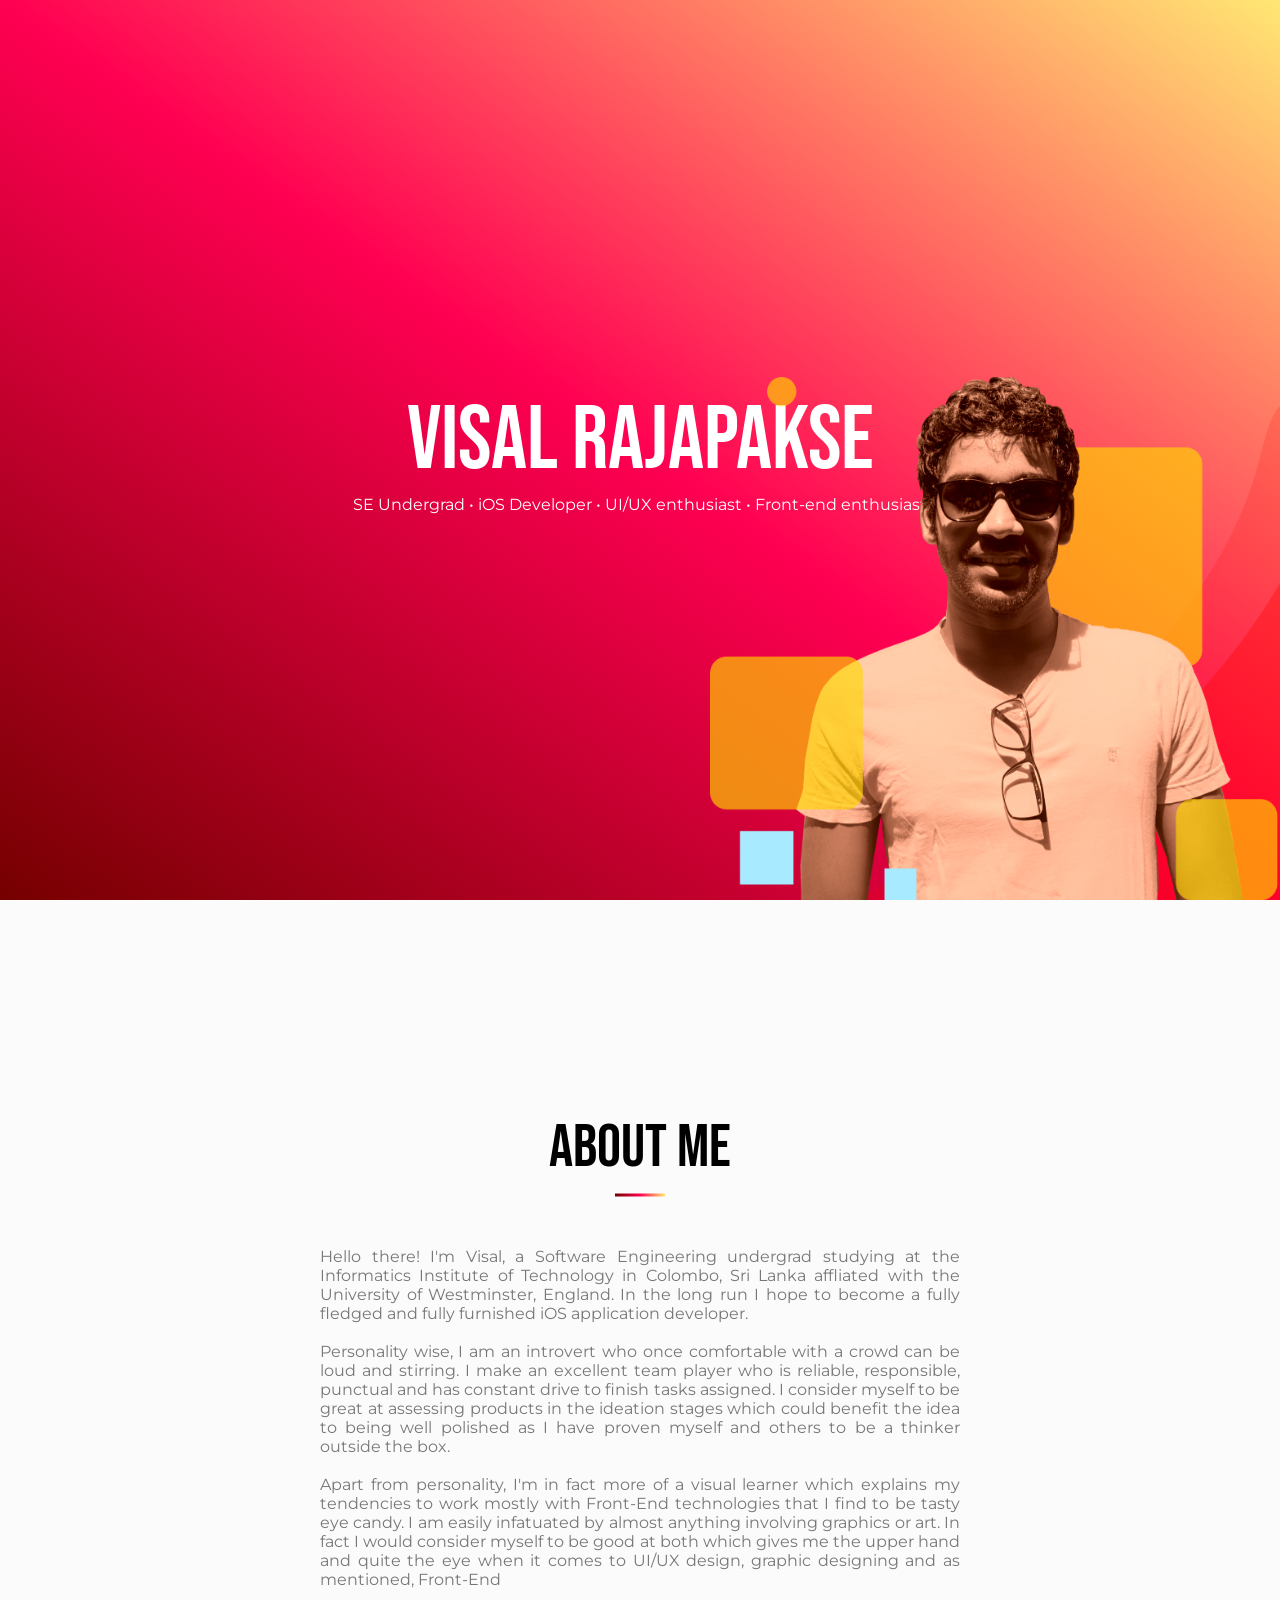
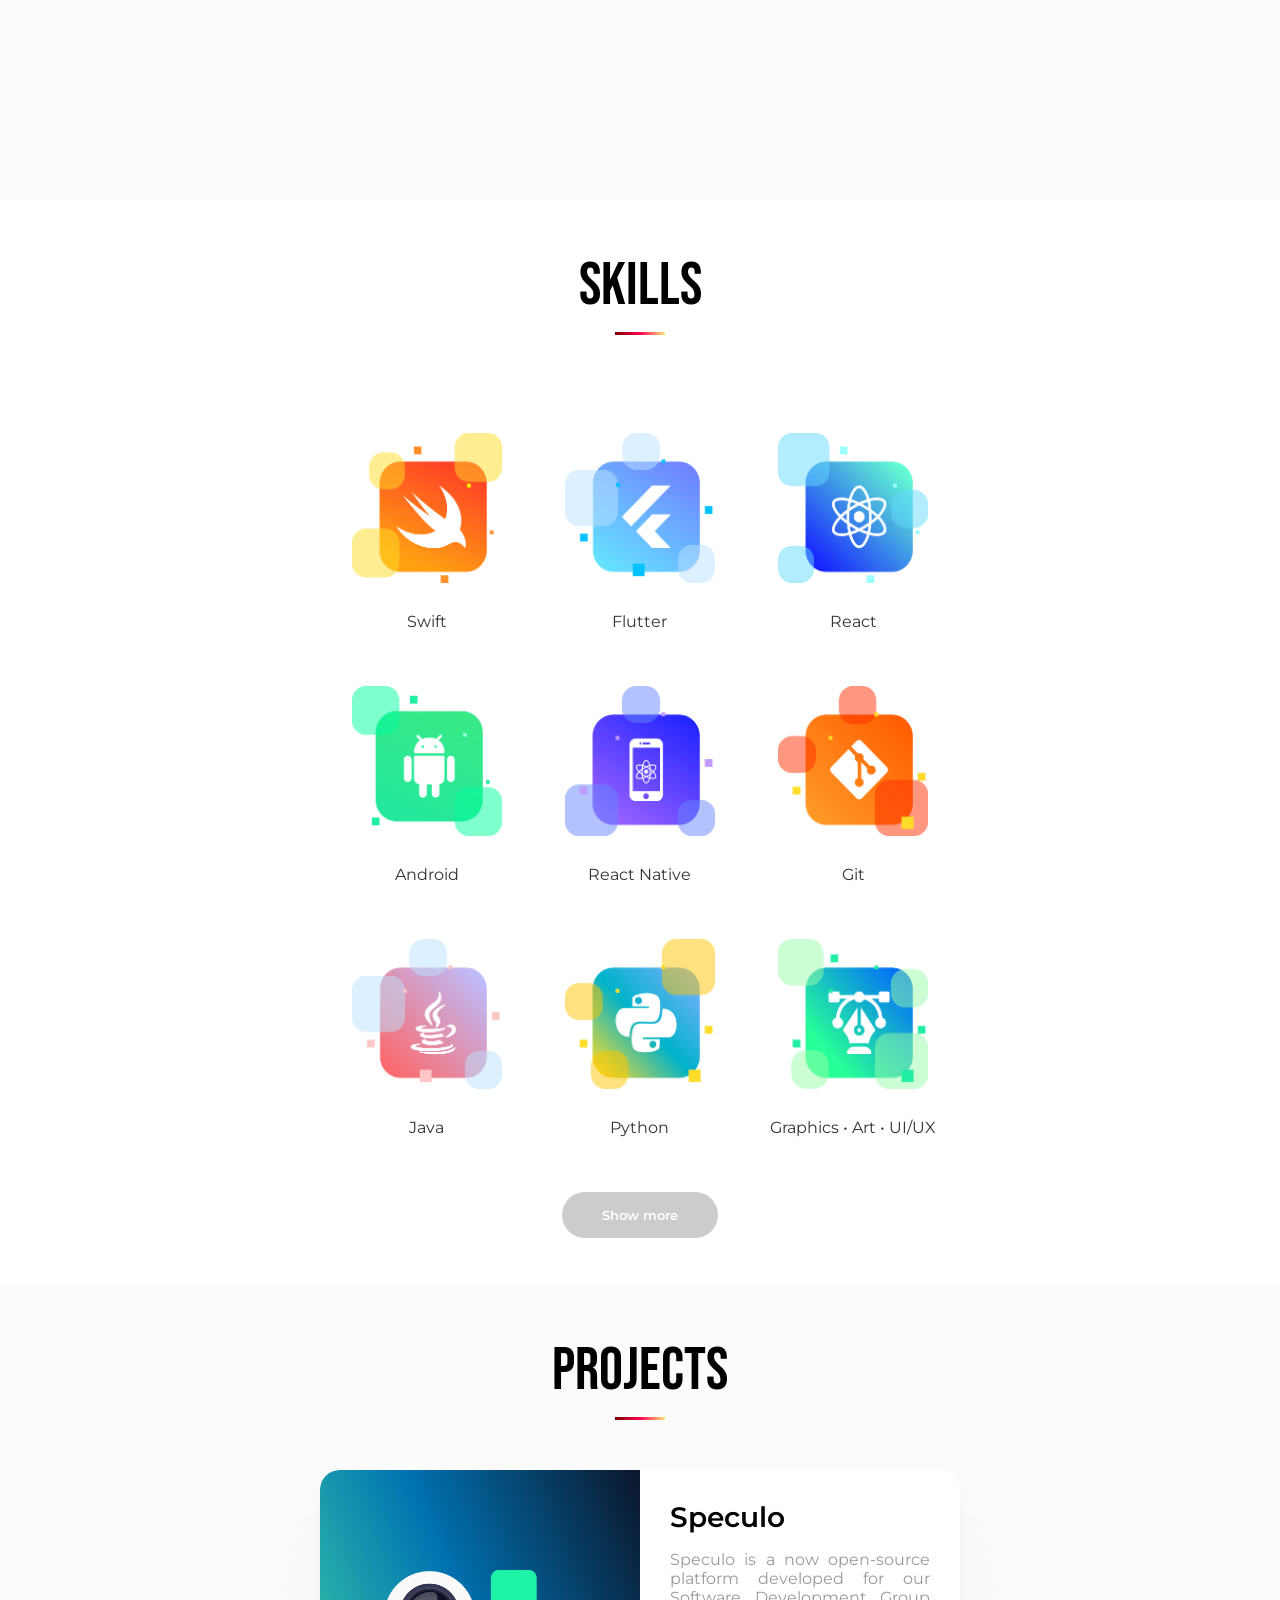
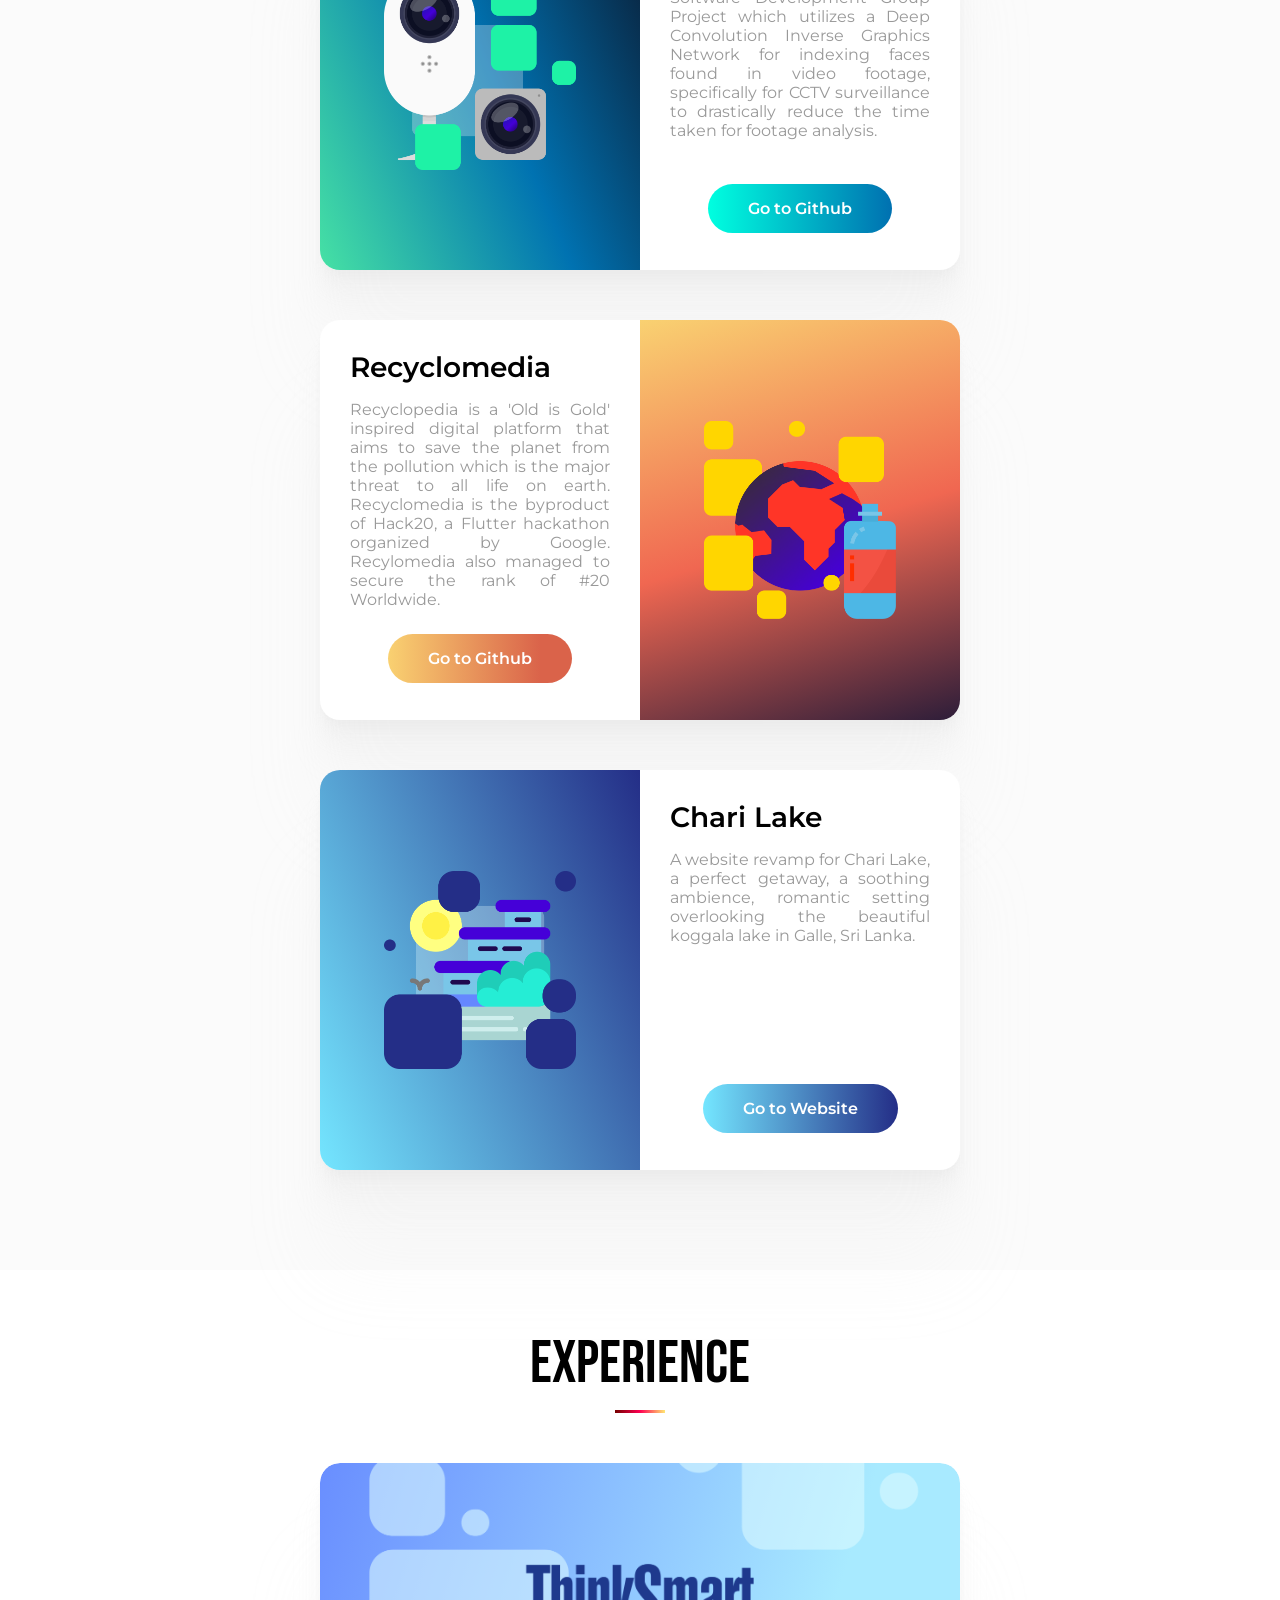
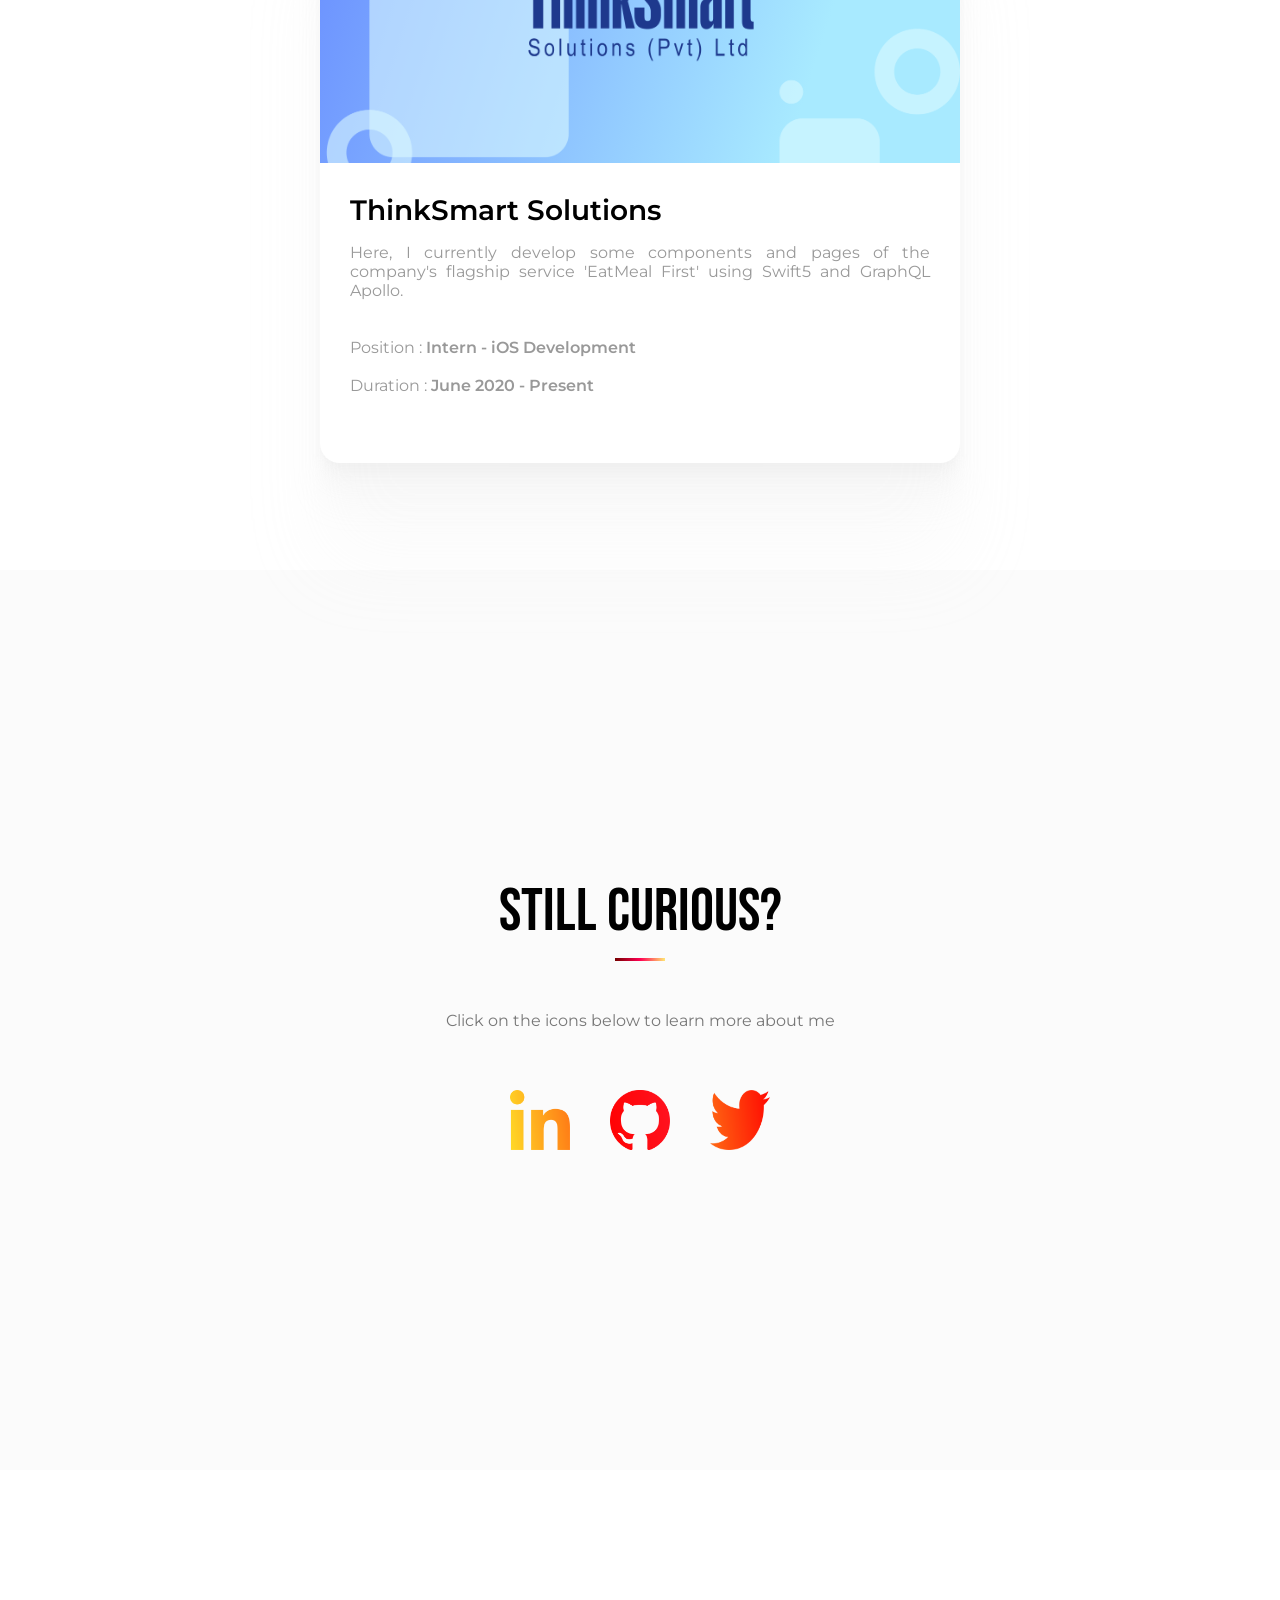
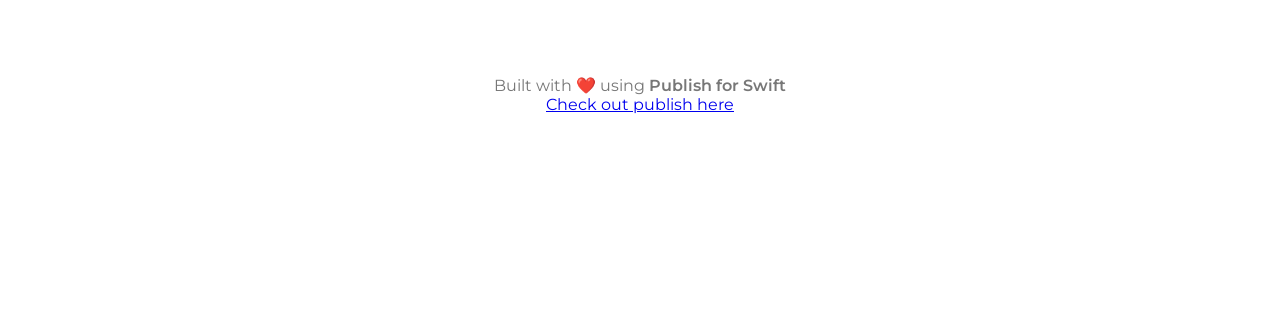
==== commit 2d91e107: "title changes" ====
--- a/Output/index.html
+++ b/Output/index.html
@@ -1 +1 @@
-<!DOCTYPE html><html><head><meta charset="UTF-8"/><meta name="og:site_name" content="Visal Rajapakse"/><link rel="canonical" href="https://v15a1.github.io"/><meta name="twitter:url" content="https://v15a1.github.io"/><meta name="og:url" content="https://v15a1.github.io"/><title>Welcome to PersonalPortfolio! | Visal Rajapakse</title><meta name="twitter:title" content="Welcome to PersonalPortfolio! | Visal Rajapakse"/><meta name="og:title" content="Welcome to PersonalPortfolio! | Visal Rajapakse"/><meta name="description"/><meta name="twitter:description"/><meta name="og:description"/><meta name="twitter:card" content="summary"/><link rel="stylesheet" href="/Styles/styles.css" type="text/css"/><link rel="stylesheet" href="https://cdnjs.cloudflare.com/ajax/libs/font-awesome/4.7.0/css/font-awesome.min.css" type="text/css"/><meta name="viewport" content="width=device-width, initial-scale=1.0"/><link rel="shortcut icon" href="/images/favicon.png" type="image/png"/><link rel="alternate" href="/feed.rss" type="application/rss+xml" title="Subscribe to Visal Rajapakse"/></head><body><div id="scrollLine" class="scroll-line gradient"></div><div class="hero-image" id="hero"><div class="hero-details"><div class="name-text">Visal Rajapakse</div><div class="elevator-pitch">SE Undergrad • iOS Developer • UI/UX enthusiast • Front-end enthusiast</div></div><img class="hero-src" src="Images/visal.png"/></div><div class="about-me"><div class="about-me-center"><div class="content"><div class="title">About me</div><div class="spacer"></div><div>Hello there! I'm Visal, a Software Engineering undergrad studying at the Informatics Institute of Technology in Colombo, Sri Lanka affliated with the University of Westminster, England. In the long run I hope to become a fully fledged and fully furnished iOS application developer.<br/><br/>Personality wise, I am an introvert who once comfortable with a crowd can be loud and stirring. I make an excellent team player who is reliable, responsible, punctual and has constant drive to finish tasks assigned. I consider myself to be great at assessing products in the ideation stages which could benefit the idea to being well polished as I have proven myself and others to be a thinker outside the box.<br/><br/>Apart from personality, I'm in fact more of a visual learner which explains my tendencies to work mostly with Front-End technologies that I find to be tasty eye candy. I am easily infatuated by almost anything involving graphics or art. In fact I would consider myself to be good at both which gives me the upper hand and quite the eye when it comes to UI/UX design, graphic designing and as mentioned, Front-End</div></div></div></div><div class="title overflowing-title">Skills</div><div class="spacer"></div><div class="skills unselectable"><div class="skill-center"><div class="skillset"><div class="skill"><div><img class="icon" src="/Images/swift.png"/></div><div class="skill-name">Swift</div></div><div class="skill"><div><img class="icon" src="/Images/flutter.png"/></div><div class="skill-name">Flutter</div></div><div class="skill"><div><img class="icon" src="/Images/react.png"/></div><div class="skill-name">React</div></div><div class="skill"><div><img class="icon" src="/Images/android.png"/></div><div class="skill-name">Android</div></div><div class="skill"><div><img class="icon" src="/Images/reactNative.png"/></div><div class="skill-name">React Native</div></div><div class="skill"><div><img class="icon" src="/Images/git.png"/></div><div class="skill-name">Git</div></div><div class="skill"><div><img class="icon" src="/Images/java.png"/></div><div class="skill-name">Java</div></div><div class="skill"><div><img class="icon" src="/Images/python.png"/></div><div class="skill-name">Python</div></div><div class="skill"><div><img class="icon" src="/Images/graphics.png"/></div><div class="skill-name">Graphics • Art • UI/UX</div></div></div><button onclick="moreSkillsTapped()" id="show-more-button" class="show-more">Show more</button><div id="moreSkills" class="more-skills hidden"><div class="marquee"><ul class="marquee-content"><li>HTML</li><li>CSS</li><li>JavaScript</li><li>TypeScript</li><li>BootStrap</li><li>MaterialUI</li><li>NodeJS</li><li>Firebase</li><li>C</li><li>Figma</li><li>XD</li><li>Affinity Photo</li><li>Affinity Design</li><li>Photoshop</li><li>Lightroom</li><li>FinalCut Pro X</li><li>MongoDB</li><li>MySQL</li><li>NoSQL</li><li>Realm</li><li>GraphQL</li><li>SwiftUI</li><li>Drawing</li><li>Apollo</li></ul></div></div></div></div><div class="projects"><div class="projects-center"><div class="title">Projects</div><div class="spacer"></div><div class="project-container"><div class="project"><div class="project-image-holder speculo"><img class="project-thumbnail" src="/Images/speculo.png"/></div><div class="project-content"><div class="project-details"><div><div class="project-title">Speculo</div><div class="project-description">Speculo is a now open-source platform developed for our Software Development Group Project which utilizes a Deep Convolution Inverse Graphics Network for indexing faces found in video footage, specifically for CCTV surveillance to drastically reduce the time taken for footage analysis.</div><div class="button-holder"><a class="link-button speculo-btn" href="https://github.com/MrSupiri/speculo" target="_blank">Go to Github</a></div></div></div></div></div><div class="project"><div class="project-image-holder recyclomedia"><img class="project-thumbnail" src="/Images/recyclomedia.png"/></div><div class="project-content"><div class="project-details"><div><div class="project-title">Recyclomedia</div><div class="project-description">Recyclopedia is a 'Old is Gold' inspired digital platform that aims to save the planet from the pollution which is the major threat to all life on earth. Recyclomedia is the byproduct of Hack20, a Flutter hackathon organized by Google. Recylomedia also managed to secure the rank of #20 Worldwide.</div><div class="button-holder"><a class="link-button recyclomedia-btn" href="https://github.com/Iconicto/recyclomedia" target="_blank">Go to Github</a></div></div></div></div></div><div class="project"><div class="project-image-holder chari-lake"><img class="project-thumbnail" src="/Images/charilake.png"/></div><div class="project-content"><div class="project-details"><div><div class="project-title">Chari Lake</div><div class="project-description">A website revamp for Chari Lake, a perfect getaway, a soothing ambience, romantic setting overlooking the beautiful koggala lake in Galle, Sri Lanka. </div><div class="button-holder"><a class="link-button chari-lake-btn" href="https://www.charilakehotel.lk" target="_blank">Go to Website</a></div></div></div></div></div></div></div></div><div class="experiences"><div class="experience-center"><div class="title">Experience</div><div class="spacer"></div><div class="experience-container"><div class="experience"><div class="experience-image-holder tss"><img class="experience-thumbnail" src="/Images/tss.png"/></div><div class="experience-content"><div class="experience-details"><div><div class="experience-title">ThinkSmart Solutions</div><div class="experience-description">Here, I currently develop some components and pages of the company's flagship service 'EatMeal First' using Swift5 and GraphQL Apollo.<br/><br/><br/>Position : <span>Intern - iOS Development</span><br/><br/>Duration : <span>June 2020 - Present</span></div></div></div></div></div></div></div></div><div class="check-me-out"><div class="learn-more-holder"><div class="title">Still curious?</div><div class="spacer"></div><div class="content text-center">Click on the icons below to learn more about me</div><div class="link-holder"><a href="https://www.linkedin.com/in/visalrajapakse99/" target="_blank"><img class="item-icon" src="/Images/linkedin.png"/></a><a href="https://github.com/v15a1" target="_blank"><img class="item-icon" src="/Images/github.png"/></a><a href="https://twitter.com/v15a1" target="_blank"><img class="item-icon" src="/Images/twitter.png"/></a></div></div></div><footer class="footer content"><div class="footer-content-holder">Built with ❤️ using <span>Publish for Swift</span><br/><a href="https://github.com/JohnSundell/Publish" target="_blank">Check out publish here</a></div></footer></body><script src="/Scripts/index.js"></script></html>+<!DOCTYPE html><html><head><meta charset="UTF-8"/><meta name="og:site_name" content="Visal Rajapakse"/><link rel="canonical" href="https://v15a1.github.io"/><meta name="twitter:url" content="https://v15a1.github.io"/><meta name="og:url" content="https://v15a1.github.io"/><title>Visal Rajapakse</title><meta name="twitter:title" content="Visal Rajapakse"/><meta name="og:title" content="Visal Rajapakse"/><meta name="description"/><meta name="twitter:description"/><meta name="og:description"/><meta name="twitter:card" content="summary"/><link rel="stylesheet" href="/Styles/styles.css" type="text/css"/><link rel="stylesheet" href="https://cdnjs.cloudflare.com/ajax/libs/font-awesome/4.7.0/css/font-awesome.min.css" type="text/css"/><meta name="viewport" content="width=device-width, initial-scale=1.0"/><link rel="shortcut icon" href="/images/favicon.png" type="image/png"/><link rel="alternate" href="/feed.rss" type="application/rss+xml" title="Subscribe to Visal Rajapakse"/><meta name="twitter:image" content="https://v15a1.github.io/Images/logo"/><meta name="og:image" content="https://v15a1.github.io/Images/logo"/></head><body><div id="scrollLine" class="scroll-line gradient"></div><div class="hero-image" id="hero"><div class="hero-details"><div class="name-text">Visal Rajapakse</div><div class="elevator-pitch">SE Undergrad • iOS Developer • UI/UX enthusiast • Front-end enthusiast</div></div><img class="hero-src" src="Images/visal.png"/></div><div class="about-me"><div class="about-me-center"><div class="content"><div class="title">About me</div><div class="spacer"></div><div>Hello there! I'm Visal, a Software Engineering undergrad studying at the Informatics Institute of Technology in Colombo, Sri Lanka affliated with the University of Westminster, England. In the long run I hope to become a fully fledged and fully furnished iOS application developer.<br/><br/>Personality wise, I am an introvert who once comfortable with a crowd can be loud and stirring. I make an excellent team player who is reliable, responsible, punctual and has constant drive to finish tasks assigned. I consider myself to be great at assessing products in the ideation stages which could benefit the idea to being well polished as I have proven myself and others to be a thinker outside the box.<br/><br/>Apart from personality, I'm in fact more of a visual learner which explains my tendencies to work mostly with Front-End technologies that I find to be tasty eye candy. I am easily infatuated by almost anything involving graphics or art. In fact I would consider myself to be good at both which gives me the upper hand and quite the eye when it comes to UI/UX design, graphic designing and as mentioned, Front-End</div></div></div></div><div class="title overflowing-title">Skills</div><div class="spacer"></div><div class="skills unselectable"><div class="skill-center"><div class="skillset"><div class="skill"><div><img class="icon" src="/Images/swift.png"/></div><div class="skill-name">Swift</div></div><div class="skill"><div><img class="icon" src="/Images/flutter.png"/></div><div class="skill-name">Flutter</div></div><div class="skill"><div><img class="icon" src="/Images/react.png"/></div><div class="skill-name">React</div></div><div class="skill"><div><img class="icon" src="/Images/android.png"/></div><div class="skill-name">Android</div></div><div class="skill"><div><img class="icon" src="/Images/reactNative.png"/></div><div class="skill-name">React Native</div></div><div class="skill"><div><img class="icon" src="/Images/git.png"/></div><div class="skill-name">Git</div></div><div class="skill"><div><img class="icon" src="/Images/java.png"/></div><div class="skill-name">Java</div></div><div class="skill"><div><img class="icon" src="/Images/python.png"/></div><div class="skill-name">Python</div></div><div class="skill"><div><img class="icon" src="/Images/graphics.png"/></div><div class="skill-name">Graphics • Art • UI/UX</div></div></div><button onclick="moreSkillsTapped()" id="show-more-button" class="show-more">Show more</button><div id="moreSkills" class="more-skills hidden"><div class="marquee"><ul class="marquee-content"><li>HTML</li><li>CSS</li><li>JavaScript</li><li>TypeScript</li><li>BootStrap</li><li>MaterialUI</li><li>NodeJS</li><li>Firebase</li><li>C</li><li>Figma</li><li>XD</li><li>Affinity Photo</li><li>Affinity Design</li><li>Photoshop</li><li>Lightroom</li><li>FinalCut Pro X</li><li>MongoDB</li><li>MySQL</li><li>NoSQL</li><li>Realm</li><li>GraphQL</li><li>SwiftUI</li><li>Drawing</li><li>Apollo</li></ul></div></div></div></div><div class="projects"><div class="projects-center"><div class="title">Projects</div><div class="spacer"></div><div class="project-container"><div class="project"><div class="project-image-holder speculo"><img class="project-thumbnail" src="/Images/speculo.png"/></div><div class="project-content"><div class="project-details"><div><div class="project-title">Speculo</div><div class="project-description">Speculo is a now open-source platform developed for our Software Development Group Project which utilizes a Deep Convolution Inverse Graphics Network for indexing faces found in video footage, specifically for CCTV surveillance to drastically reduce the time taken for footage analysis.</div><div class="button-holder"><a class="link-button speculo-btn" href="https://github.com/MrSupiri/speculo" target="_blank">Go to Github</a></div></div></div></div></div><div class="project"><div class="project-image-holder recyclomedia"><img class="project-thumbnail" src="/Images/recyclomedia.png"/></div><div class="project-content"><div class="project-details"><div><div class="project-title">Recyclomedia</div><div class="project-description">Recyclopedia is a 'Old is Gold' inspired digital platform that aims to save the planet from the pollution which is the major threat to all life on earth. Recyclomedia is the byproduct of Hack20, a Flutter hackathon organized by Google. Recylomedia also managed to secure the rank of #20 Worldwide.</div><div class="button-holder"><a class="link-button recyclomedia-btn" href="https://github.com/Iconicto/recyclomedia" target="_blank">Go to Github</a></div></div></div></div></div><div class="project"><div class="project-image-holder chari-lake"><img class="project-thumbnail" src="/Images/charilake.png"/></div><div class="project-content"><div class="project-details"><div><div class="project-title">Chari Lake</div><div class="project-description">A website revamp for Chari Lake, a perfect getaway, a soothing ambience, romantic setting overlooking the beautiful koggala lake in Galle, Sri Lanka. </div><div class="button-holder"><a class="link-button chari-lake-btn" href="https://www.charilakehotel.lk" target="_blank">Go to Website</a></div></div></div></div></div></div></div></div><div class="experiences"><div class="experience-center"><div class="title">Experience</div><div class="spacer"></div><div class="experience-container"><div class="experience"><div class="experience-image-holder tss"><img class="experience-thumbnail" src="/Images/tss.png"/></div><div class="experience-content"><div class="experience-details"><div><div class="experience-title">ThinkSmart Solutions</div><div class="experience-description">Here, I currently develop some components and pages of the company's flagship service 'EatMeal First' using Swift5 and GraphQL Apollo.<br/><br/><br/>Position : <span>Intern - iOS Development</span><br/><br/>Duration : <span>June 2020 - Present</span></div></div></div></div></div></div></div></div><div class="check-me-out"><div class="learn-more-holder"><div class="title">Still curious?</div><div class="spacer"></div><div class="content text-center">Click on the icons below to learn more about me</div><div class="link-holder"><a href="https://www.linkedin.com/in/visalrajapakse99/" target="_blank"><img class="item-icon" src="/Images/linkedin.png"/></a><a href="https://github.com/v15a1" target="_blank"><img class="item-icon" src="/Images/github.png"/></a><a href="https://twitter.com/v15a1" target="_blank"><img class="item-icon" src="/Images/twitter.png"/></a></div></div></div><footer class="footer content"><div class="footer-content-holder">Built with ❤️ using <span>Publish for Swift</span><br/><a href="https://github.com/JohnSundell/Publish" target="_blank">Check out publish here</a></div></footer></body><script src="/Scripts/index.js"></script></html>
--- a/Styles/styles.css
+++ b/Styles/styles.css
@@ -62,6 +62,7 @@
     background-size: cover;
     position: relative;
     color : white;
+    overflow : hidden;
 }
 
 .hero-details{
@@ -72,6 +73,16 @@
     transform: translate(-50%, -50%);
 }
 
+.hero-src {
+    width: 660px;
+    top: 28%;
+    object-fit: contain;
+    right: -90px;
+    position: absolute;
+    bottom: 0px;
+    height: 100%;
+}
+
 .name-text{
     font-family: 'Bebas Neue', sans-serif;
     font-size : 90px;
@@ -87,6 +98,10 @@
     height : 100%;
     background : #fbfbfb;
     min-height: 300px;
+    overflow: hidden;
+/*    display: flex;*/
+/*    justify-content : center;*/
+/*    align-items: center*/
 }
 
 .strike{
@@ -429,6 +444,7 @@
 }
 
 /*Responsivity*/
+/*@media(max-width)*/
 @media(max-width: 1200px){
     .project{
         flex-direction: column;
@@ -436,9 +452,35 @@
         width : 500px;
         margin-bottom: 50px;
     }
+        
+    .hero-details{
+
+        left: 50%;
+        top: 28%;
+        transform: translate(-50%, -50%);
+    }
+    
+    .hero-image{
+        height: 110%;
+    }
+    
+    .about-me-center{
+        top: 160%;
+    }
+    
+    .hero-src{
+        width: 600px;
+        top: 35%;
+        left: 0;
+        right: 0;
+        margin: 0 auto;
+        position: absolute;
+        bottom: 0px;
+        height: 100%;
+    }
     
     .project-image-holder{
-        height: 50%;
+        height: 40%;
     }
     
     .projects-center{
@@ -455,8 +497,19 @@
         height: auto;
     }
     
+    .hero-src{
+        width: 400px;
+        top: 35%;
+        left: 0;
+        right: 0;
+        margin: 0 auto;
+        position: absolute;
+        bottom: 0px;
+        height: 100%;
+    }
+    
     .project{
-        height: 700px;
+        min-height: 800px;
         width : 300px;
         margin-bottom: 50px;
     }
@@ -489,6 +542,16 @@
     
     .skillset {
         flex-direction: column;
+    }
+}
+
+@media (max-width: 500px) {
+    .about-me{
+        height: 150%;
+    }
+    
+    .about-me-center{
+        top: 180%;
     }
 }
 
@@ -599,7 +662,7 @@
   font-size: 150%;
   white-space: nowrap;
   font-family: "Montserrat";
-  color: #0077B5
+  color: #0077B5;
 /*  font-weight: 600;*/
   
 }
